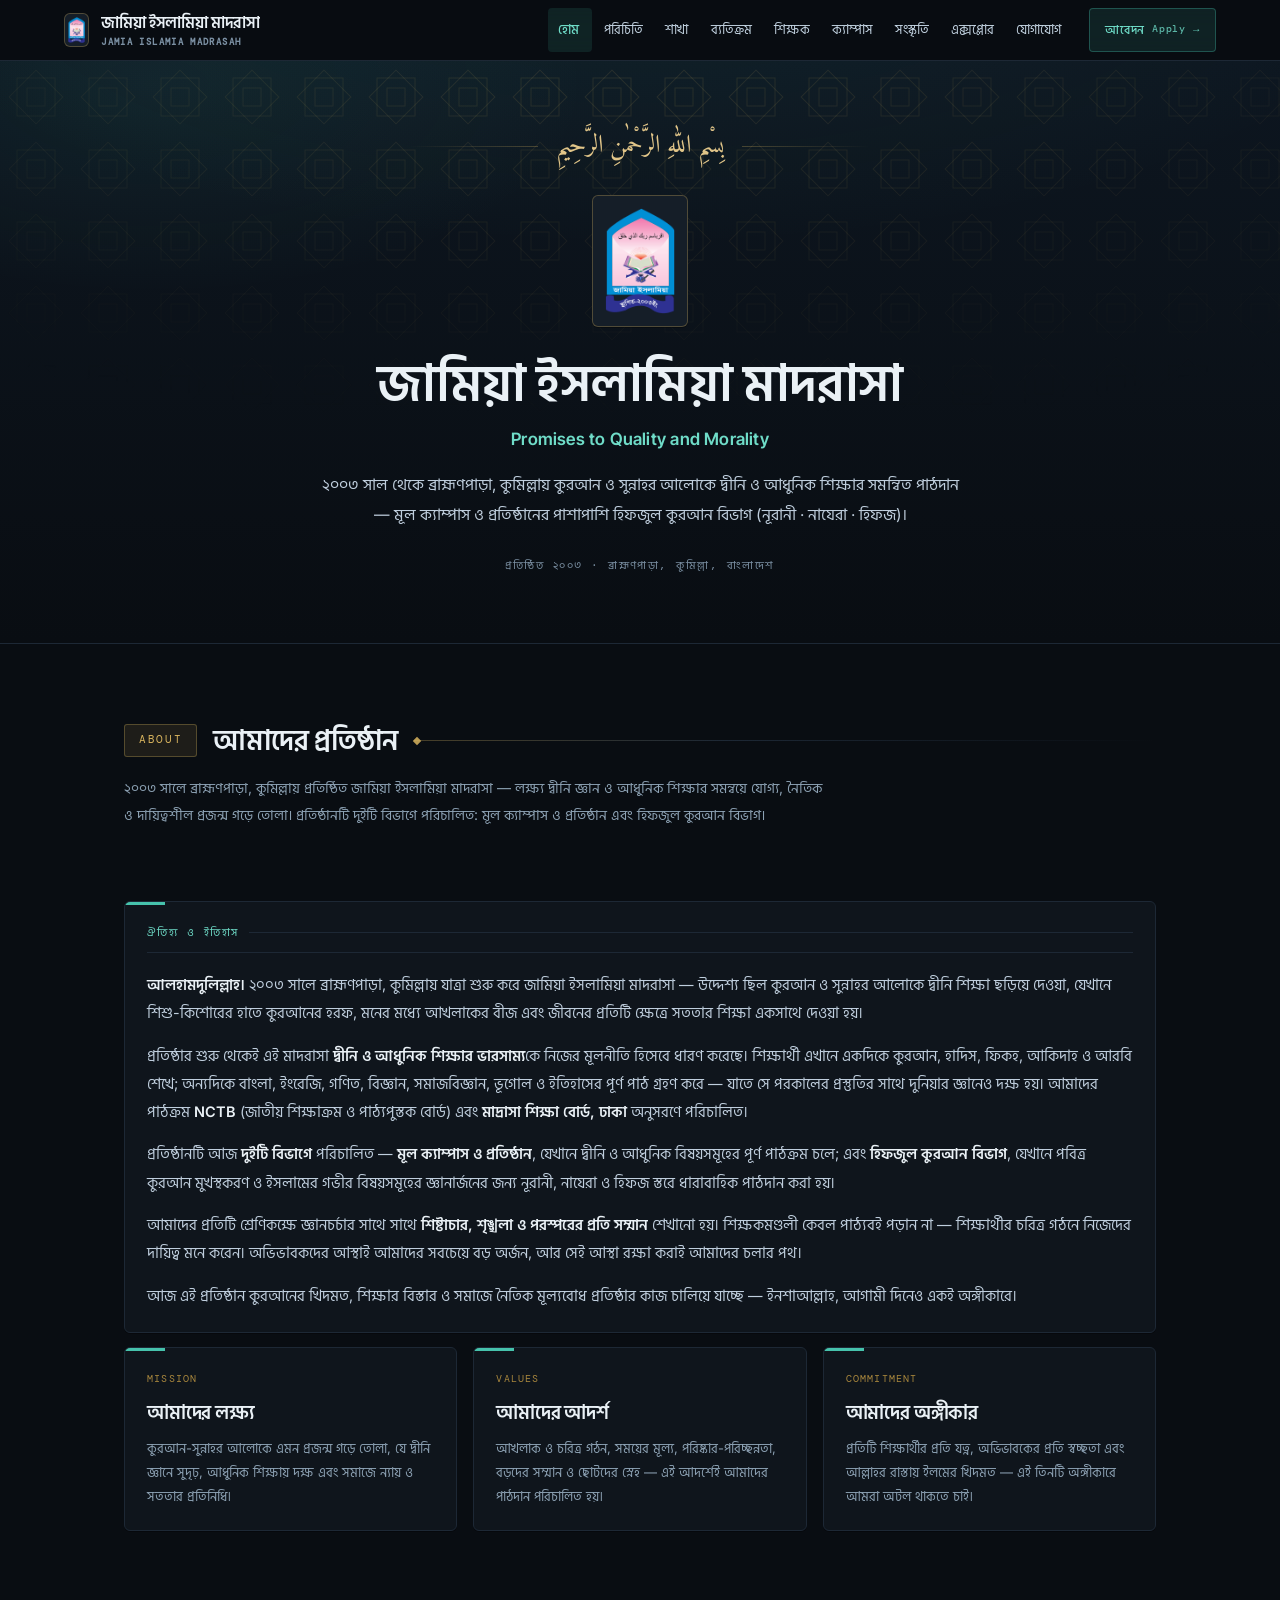
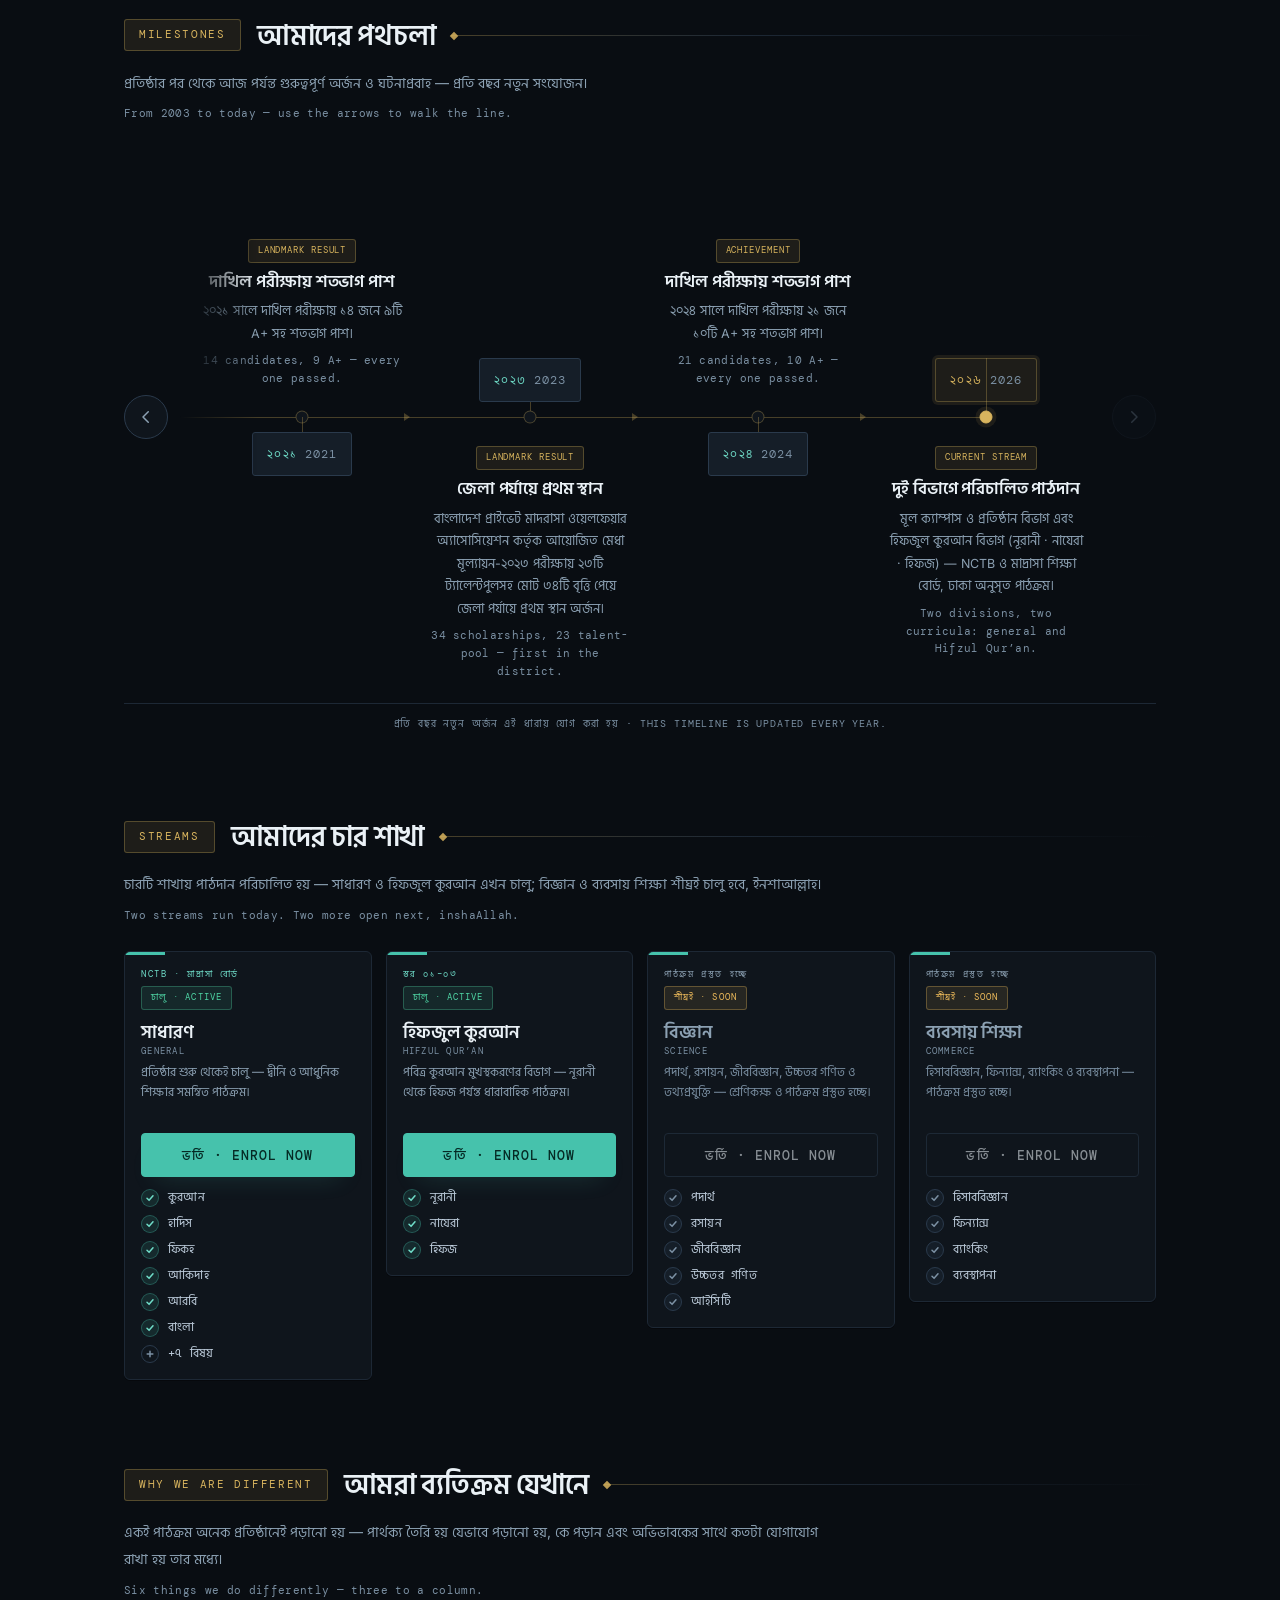
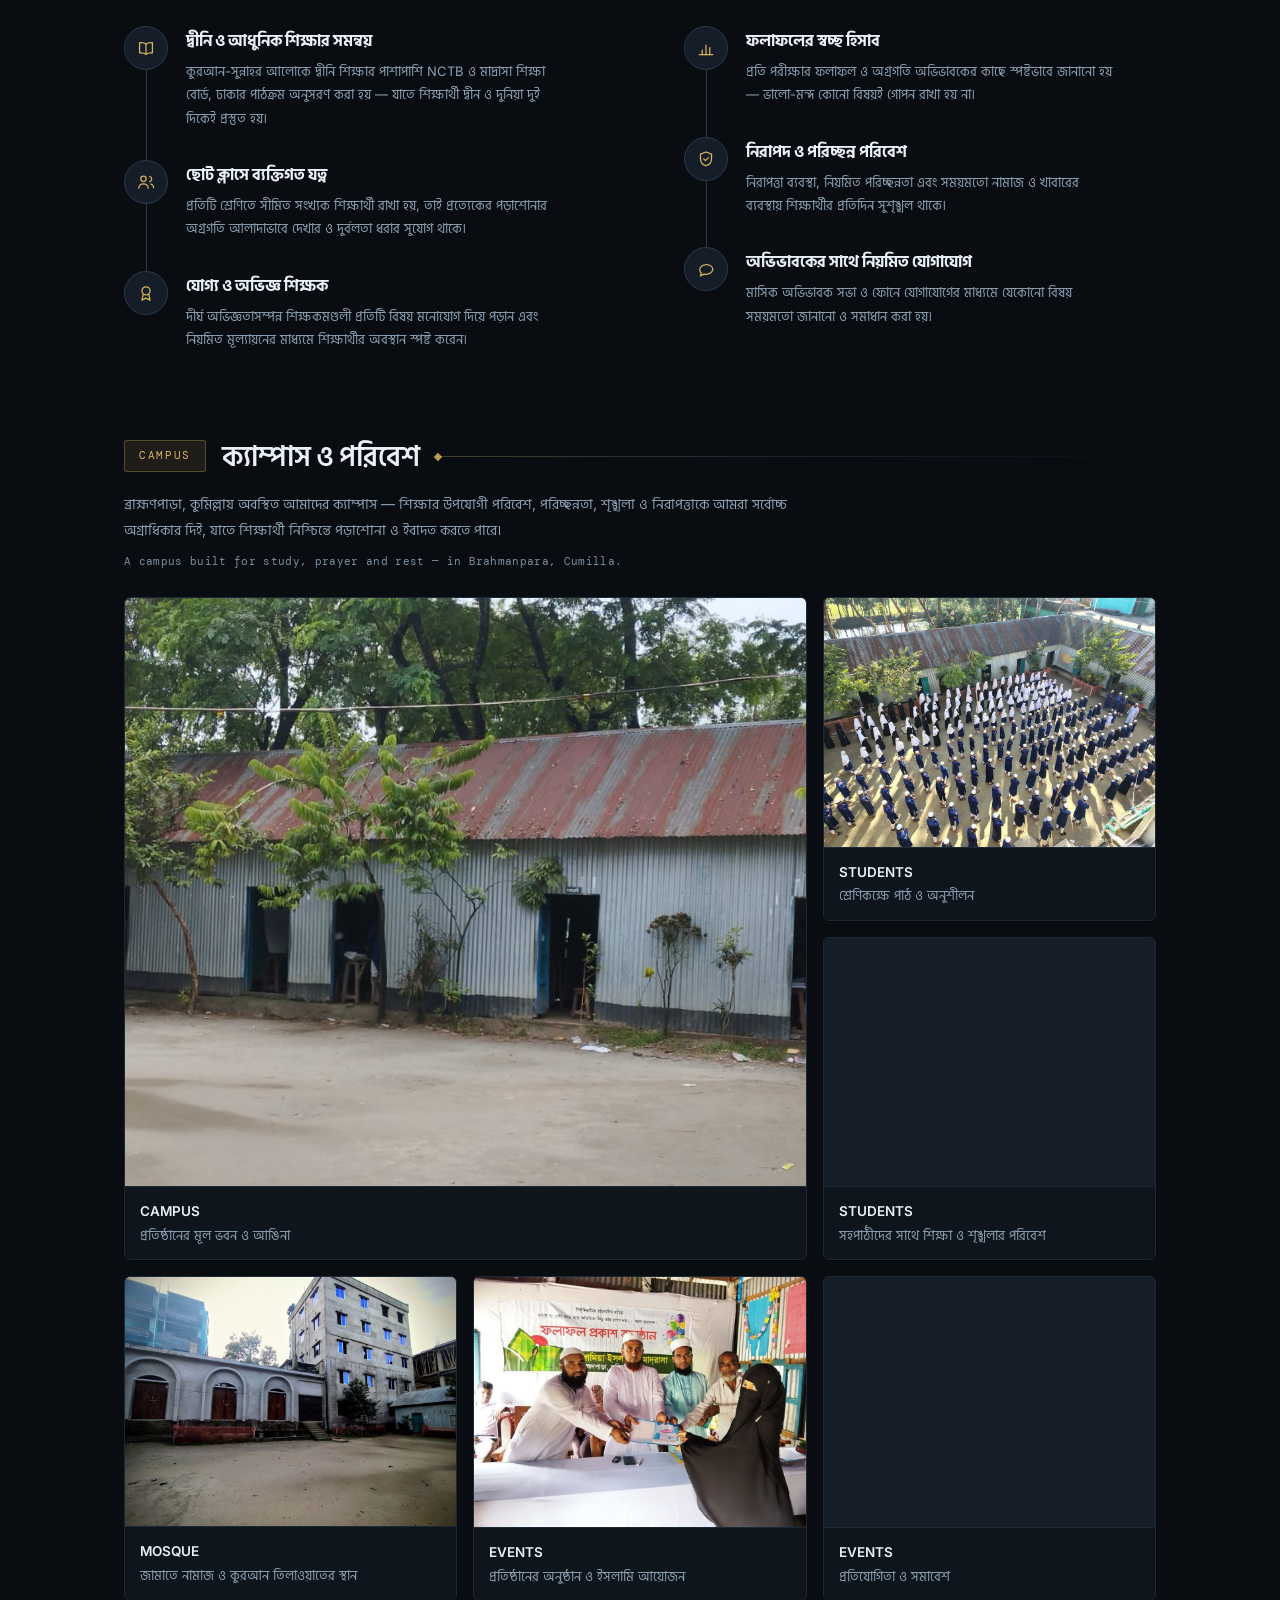
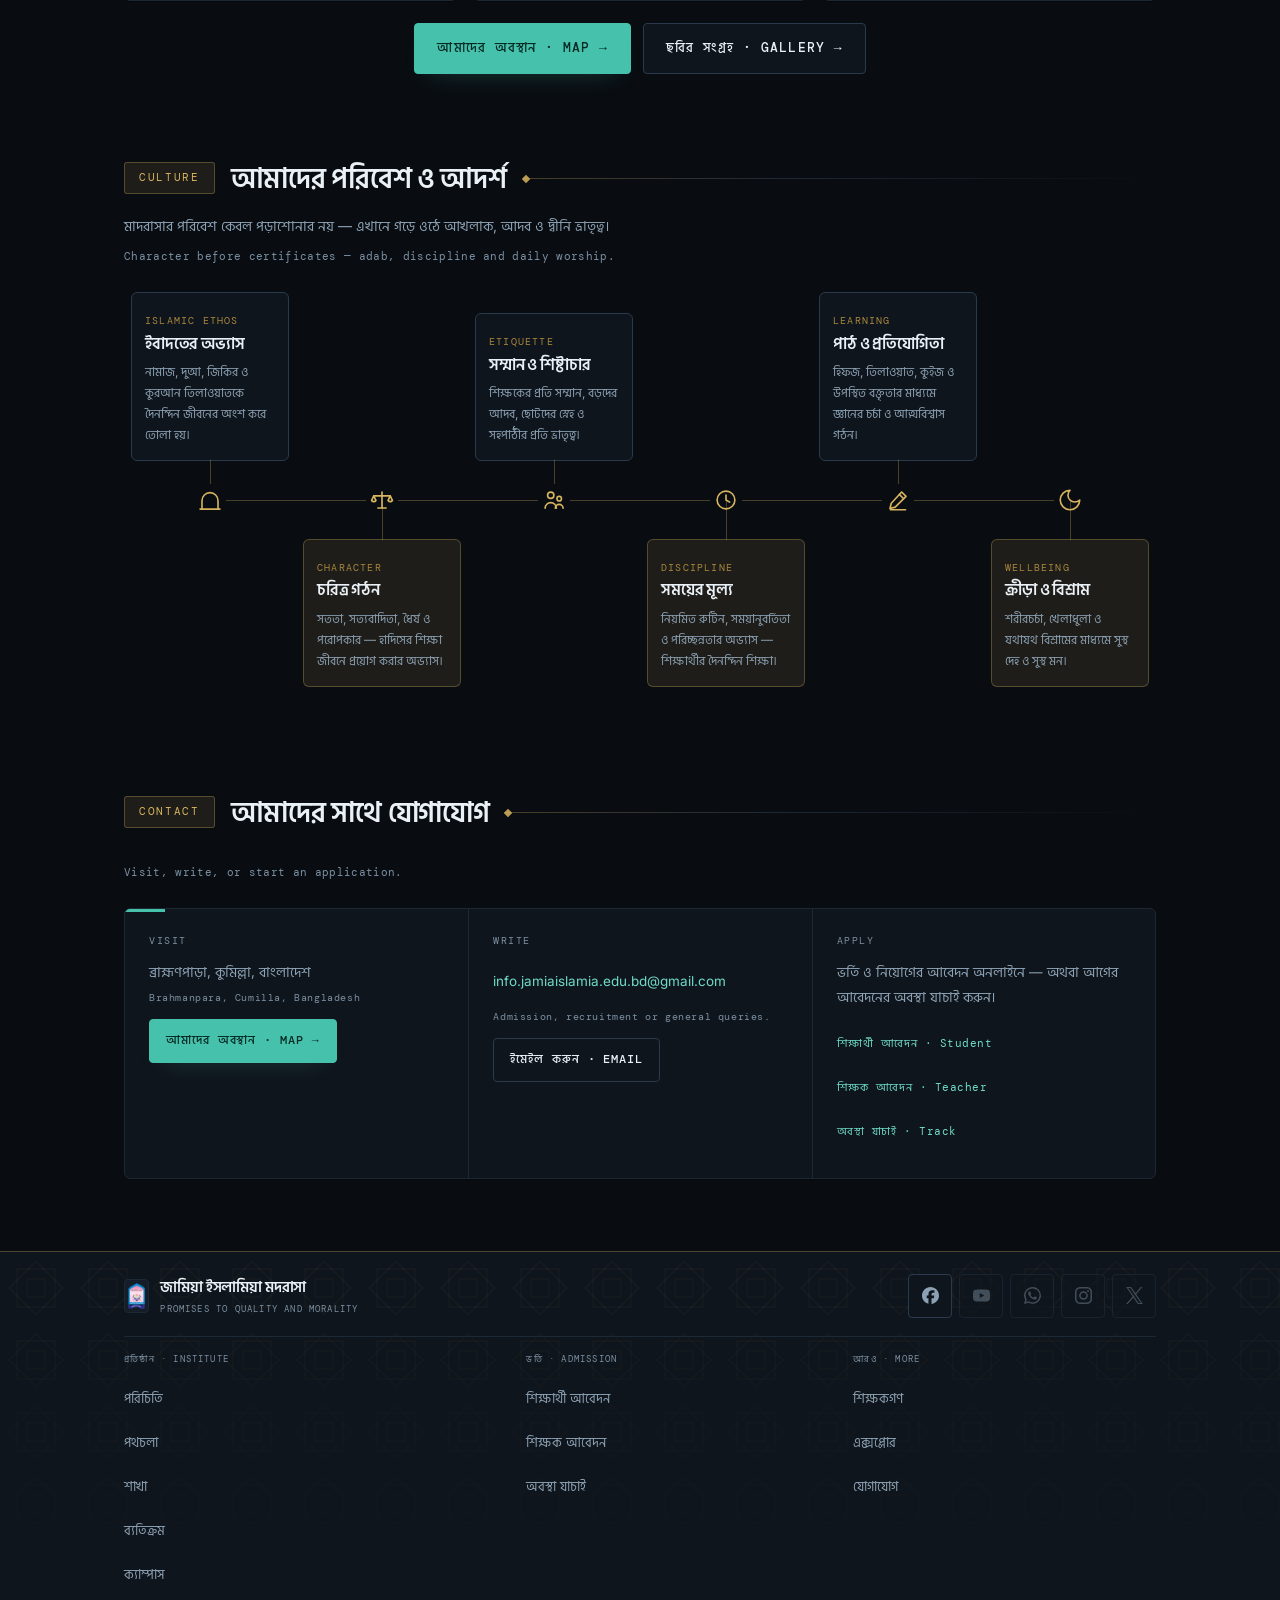
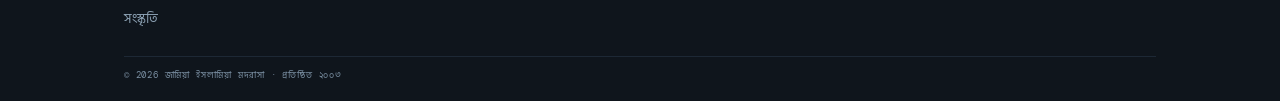
==== index.html @ 19f3dab9 "site: new campus photo - the institute's own shot replaces the Google-Maps image (1600x711, photos.j" ====
<!DOCTYPE html>
<html lang="bn" data-theme="dusk" data-lang="bi">
<head>
<meta charset="UTF-8">
<meta name="viewport" content="width=device-width, initial-scale=1.0">
<title>জামিয়া ইসলামিয়া মাদরাসা · Jamia Islamia Madrasah — বাংলাদেশ</title>
<meta name="description" content="জামিয়া ইসলামিয়া মাদরাসা — ২০০৩ সালে প্রতিষ্ঠিত, ব্রাহ্মণপাড়া, কুমিল্লায় অবস্থিত একটি ইসলামি শিক্ষা প্রতিষ্ঠান। গুণমান ও নৈতিকতার অঙ্গীকার। দুইটি বিভাগ: মূল ক্যাম্পাস ও প্রতিষ্ঠান (NCTB ও মাদ্রাসা শিক্ষা বোর্ড, ঢাকা অনুসৃত পাঠক্রম) এবং হিফজুল কুরআন বিভাগ (নূরানী, নাযেরা, হিফজ)।">
<meta name="keywords" content="Jamia Islamia Madrasah, জামিয়া ইসলামিয়া মাদরাসা, Brahmanpara Cumilla madrasah, Hifzul Quran, Nurani, Nazera, Hifz, NCTB, Madrasah Education Board Dhaka, Islamic school Bangladesh, madrasah admission, ভর্তি আবেদন">
<link rel="icon" href="assets/img/logo.png">
<link rel="preconnect" href="https://fonts.googleapis.com">
<link rel="preconnect" href="https://fonts.gstatic.com" crossorigin>
<meta name="theme-color" content="#090d12">
<link href="https://fonts.googleapis.com/css2?family=Amiri:wght@400&family=DM+Mono:wght@400;500&family=Inter+Tight:wght@500;600;700&family=Hind+Siliguri:wght@400;500;600;700&family=Inter:wght@400;500;600;700&display=swap" rel="stylesheet">
<link rel="stylesheet" href="assets/css/site.css?v=20261029l">
<script src="assets/js/prefs.js?v=20261029l"></script>
</head>
<body>

<a class="skip-link" href="#main">মূল অংশে যান · Skip to content</a>

<header class="site-header" id="siteHeader"></header>

<main id="main">

<!-- ══════════ HERO ══════════ -->
<section class="hero">
  <div class="hero-in">
    <div class="hero-basmala" dir="rtl" lang="ar" aria-hidden="true"><span>بِسْمِ اللّٰهِ الرَّحْمٰنِ الرَّحِيمِ</span></div>
    <img class="hero-logo rv" src="assets/img/logo.png" alt="জামিয়া ইসলামিয়া মদরাসা — Jamia Islamia Madrasah">
    <h1 class="rv">জামিয়া ইসলামিয়া মাদরাসা</h1>
    <div class="hero-tag rv" lang="en">Promises to Quality and Morality</div>
    <p class="rv">২০০৩ সাল থেকে ব্রাহ্মণপাড়া, কুমিল্লায় কুরআন ও সুন্নাহর আলোকে দ্বীনি ও আধুনিক শিক্ষার সমন্বিত পাঠদান — মূল ক্যাম্পাস ও প্রতিষ্ঠানের পাশাপাশি হিফজুল কুরআন বিভাগ (নূরানী · নাযেরা · হিফজ)।</p>
    <div class="hero-note rv">প্রতিষ্ঠিত ২০০৩ · ব্রাহ্মণপাড়া, কুমিল্লা, বাংলাদেশ</div>
  </div>
</section>

<div class="wrap">

  <!-- ══════════ ABOUT / HERITAGE ══════════ -->
  <section class="section" id="about">
    <div class="sec-head rv">
      <span class="eyebrow" lang="en">ABOUT</span>
      <h2 class="sec-title">আমাদের প্রতিষ্ঠান</h2>
      <span class="sec-rule"></span>
    </div>
    <p class="sec-sub rv">২০০৩ সালে ব্রাহ্মণপাড়া, কুমিল্লায় প্রতিষ্ঠিত জামিয়া ইসলামিয়া মাদরাসা — লক্ষ্য দ্বীনি জ্ঞান ও আধুনিক শিক্ষার সমন্বয়ে যোগ্য, নৈতিক ও দায়িত্বশীল প্রজন্ম গড়ে তোলা। প্রতিষ্ঠানটি দুইটি বিভাগে পরিচালিত: মূল ক্যাম্পাস ও প্রতিষ্ঠান এবং হিফজুল কুরআন বিভাগ।</p>
    <p class="sec-en rv" lang="en">Founded 2003 in Brahmanpara, Cumilla — Qur’an and Sunnah alongside the national curriculum.</p>

    <article class="card rv">
      <div class="card-pad">
        <div class="form-sec-title">ঐতিহ্য ও ইতিহাস</div>
        <div class="narrative">
          <p><strong>আলহামদুলিল্লাহ।</strong> ২০০৩ সালে ব্রাহ্মণপাড়া, কুমিল্লায় যাত্রা শুরু করে জামিয়া ইসলামিয়া মাদরাসা — উদ্দেশ্য ছিল কুরআন ও সুন্নাহর আলোকে দ্বীনি শিক্ষা ছড়িয়ে দেওয়া, যেখানে শিশু-কিশোরের হাতে কুরআনের হরফ, মনের মধ্যে আখলাকের বীজ এবং জীবনের প্রতিটি ক্ষেত্রে সততার শিক্ষা একসাথে দেওয়া হয়।</p>
          <p>প্রতিষ্ঠার শুরু থেকেই এই মাদরাসা <strong>দ্বীনি ও আধুনিক শিক্ষার ভারসাম্য</strong>কে নিজের মূলনীতি হিসেবে ধারণ করেছে। শিক্ষার্থী এখানে একদিকে কুরআন, হাদিস, ফিকহ, আকিদাহ ও আরবি শেখে; অন্যদিকে বাংলা, ইংরেজি, গণিত, বিজ্ঞান, সমাজবিজ্ঞান, ভূগোল ও ইতিহাসের পূর্ণ পাঠ গ্রহণ করে — যাতে সে পরকালের প্রস্তুতির সাথে দুনিয়ার জ্ঞানেও দক্ষ হয়। আমাদের পাঠক্রম <strong>NCTB</strong> (জাতীয় শিক্ষাক্রম ও পাঠ্যপুস্তক বোর্ড) এবং <strong>মাদ্রাসা শিক্ষা বোর্ড, ঢাকা</strong> অনুসরণে পরিচালিত।</p>
          <p>প্রতিষ্ঠানটি আজ <strong>দুইটি বিভাগে</strong> পরিচালিত — <strong>মূল ক্যাম্পাস ও প্রতিষ্ঠান</strong>, যেখানে দ্বীনি ও আধুনিক বিষয়সমূহের পূর্ণ পাঠক্রম চলে; এবং <strong>হিফজুল কুরআন বিভাগ</strong>, যেখানে পবিত্র কুরআন মুখস্থকরণ ও ইসলামের গভীর বিষয়সমূহের জ্ঞানার্জনের জন্য নূরানী, নাযেরা ও হিফজ স্তরে ধারাবাহিক পাঠদান করা হয়।</p>
          <p>আমাদের প্রতিটি শ্রেণিকক্ষে জ্ঞানচর্চার সাথে সাথে <strong>শিষ্টাচার, শৃঙ্খলা ও পরস্পরের প্রতি সম্মান</strong> শেখানো হয়। শিক্ষকমণ্ডলী কেবল পাঠ্যবই পড়ান না — শিক্ষার্থীর চরিত্র গঠনে নিজেদের দায়িত্ব মনে করেন। অভিভাবকদের আস্থাই আমাদের সবচেয়ে বড় অর্জন, আর সেই আস্থা রক্ষা করাই আমাদের চলার পথ।</p>
          <p>আজ এই প্রতিষ্ঠান কুরআনের খিদমত, শিক্ষার বিস্তার ও সমাজে নৈতিক মূল্যবোধ প্রতিষ্ঠার কাজ চালিয়ে যাচ্ছে — ইনশাআল্লাহ, আগামী দিনেও একই অঙ্গীকারে।</p>
        </div>
      </div>
    </article>

    <div class="grid grid-values">
      <article class="card rv"><div class="card-pad">
        <div class="subj-en" lang="en">MISSION</div>
        <div class="value-title">আমাদের লক্ষ্য</div>
        <div class="value-desc">কুরআন-সুন্নাহর আলোকে এমন প্রজন্ম গড়ে তোলা, যে দ্বীনি জ্ঞানে সুদৃঢ়, আধুনিক শিক্ষায় দক্ষ এবং সমাজে ন্যায় ও সততার প্রতিনিধি।</div>
      </div></article>
      <article class="card rv"><div class="card-pad">
        <div class="subj-en" lang="en">VALUES</div>
        <div class="value-title">আমাদের আদর্শ</div>
        <div class="value-desc">আখলাক ও চরিত্র গঠন, সময়ের মূল্য, পরিষ্কার-পরিচ্ছন্নতা, বড়দের সম্মান ও ছোটদের স্নেহ — এই আদর্শেই আমাদের পাঠদান পরিচালিত হয়।</div>
      </div></article>
      <article class="card rv"><div class="card-pad">
        <div class="subj-en" lang="en">COMMITMENT</div>
        <div class="value-title">আমাদের অঙ্গীকার</div>
        <div class="value-desc">প্রতিটি শিক্ষার্থীর প্রতি যত্ন, অভিভাবকের প্রতি স্বচ্ছতা এবং আল্লাহর রাস্তায় ইলমের খিদমত — এই তিনটি অঙ্গীকারে আমরা অটল থাকতে চাই।</div>
      </div></article>
    </div>
  </section>

  <!-- ══════════ HISTORY TIMELINE ══════════ -->
  <section class="section" id="history">
    <div class="sec-head rv">
      <span class="eyebrow" lang="en">MILESTONES</span>
      <h2 class="sec-title">আমাদের পথচলা</h2>
      <span class="sec-rule"></span>
    </div>
    <p class="sec-sub rv">প্রতিষ্ঠার পর থেকে আজ পর্যন্ত গুরুত্বপূর্ণ অর্জন ও ঘটনাপ্রবাহ — প্রতি বছর নতুন সংযোজন।</p>

    <p class="sec-en rv" lang="en" id="historyCount">From the founding year to today — use the arrows to walk the line.</p>

    <!-- the heritage rail: one column per milestone — the node (year pill +
         numbered circle) on one side of the line and the story on the other,
         alternating, walked with an arrow at each end of the line (history.js) -->
    <div class="hist-feed" id="historyTimeline" aria-live="polite">
      <p class="loading-note">ধারাবাহিকতা লোড হচ্ছে…</p>
    </div>
  </section>


  <!-- ══════════ STREAMS (fields of study) ══════════ -->
  <section class="section" id="streams">
    <div class="sec-head rv">
      <span class="eyebrow" lang="en">STREAMS</span>
      <h2 class="sec-title">আমাদের চার শাখা</h2>
      <span class="sec-rule"></span>
    </div>
    <p class="sec-sub rv">চারটি শাখায় পাঠদান পরিচালিত হয় — সাধারণ ও হিফজুল কুরআন এখন চালু; বিজ্ঞান ও ব্যবসায় শিক্ষা শীঘ্রই চালু হবে, ইনশাআল্লাহ।</p>
    <p class="sec-en rv" lang="en">Two streams run today. Two more open next, inshaAllah.</p>

    <div class="stream-grid rv">

      <!-- 01 — live -->
      <article class="card stream-card is-live">
        <div class="card-pad">
          <div class="stream-head">
            <span class="stream-eyebrow">NCTB · মাদ্রাসা বোর্ড</span>
            <span class="tag tag-approved">চালু · ACTIVE</span>
          </div>
          <h3 class="stream-title">সাধারণ <span lang="en">General</span></h3>
          <p class="stream-desc">প্রতিষ্ঠার শুরু থেকেই চালু — দ্বীনি ও আধুনিক শিক্ষার সমন্বিত পাঠক্রম।</p>
          <a class="btn btn-primary stream-cta" href="apply-student.html" data-apply-link="student">ভর্তি · Enrol Now</a>
          <ul class="stream-list">
            <li><span class="stream-check" aria-hidden="true"><svg viewBox="0 0 12 12" fill="none" stroke="currentColor" stroke-width="1.8" stroke-linecap="round" stroke-linejoin="round"><path d="M2.4 6.3 4.9 8.8 9.6 3.3"/></svg></span>কুরআন</li>
            <li><span class="stream-check" aria-hidden="true"><svg viewBox="0 0 12 12" fill="none" stroke="currentColor" stroke-width="1.8" stroke-linecap="round" stroke-linejoin="round"><path d="M2.4 6.3 4.9 8.8 9.6 3.3"/></svg></span>হাদিস</li>
            <li><span class="stream-check" aria-hidden="true"><svg viewBox="0 0 12 12" fill="none" stroke="currentColor" stroke-width="1.8" stroke-linecap="round" stroke-linejoin="round"><path d="M2.4 6.3 4.9 8.8 9.6 3.3"/></svg></span>ফিকহ</li>
            <li><span class="stream-check" aria-hidden="true"><svg viewBox="0 0 12 12" fill="none" stroke="currentColor" stroke-width="1.8" stroke-linecap="round" stroke-linejoin="round"><path d="M2.4 6.3 4.9 8.8 9.6 3.3"/></svg></span>আকিদাহ</li>
            <li><span class="stream-check" aria-hidden="true"><svg viewBox="0 0 12 12" fill="none" stroke="currentColor" stroke-width="1.8" stroke-linecap="round" stroke-linejoin="round"><path d="M2.4 6.3 4.9 8.8 9.6 3.3"/></svg></span>আরবি</li>
            <li><span class="stream-check" aria-hidden="true"><svg viewBox="0 0 12 12" fill="none" stroke="currentColor" stroke-width="1.8" stroke-linecap="round" stroke-linejoin="round"><path d="M2.4 6.3 4.9 8.8 9.6 3.3"/></svg></span>বাংলা</li>
            <li class="stream-list-more"><span class="stream-check" aria-hidden="true"><svg viewBox="0 0 12 12" fill="none" stroke="currentColor" stroke-width="1.8" stroke-linecap="round"><path d="M6 2.6v6.8M2.6 6h6.8"/></svg></span>+৭ বিষয়</li>
          </ul>
        </div>
      </article>

      <!-- 02 — live -->
      <article class="card stream-card is-live">
        <div class="card-pad">
          <div class="stream-head">
            <span class="stream-eyebrow">স্তর ০১–০৩</span>
            <span class="tag tag-approved">চালু · ACTIVE</span>
          </div>
          <h3 class="stream-title">হিফজুল কুরআন <span lang="en">Hifzul Qur’an</span></h3>
          <p class="stream-desc">পবিত্র কুরআন মুখস্থকরণের বিভাগ — নূরানী থেকে হিফজ পর্যন্ত ধারাবাহিক পাঠক্রম।</p>
          <a class="btn btn-primary stream-cta" href="apply-student.html" data-apply-link="student">ভর্তি · Enrol Now</a>
          <ul class="stream-list">
            <li><span class="stream-check" aria-hidden="true"><svg viewBox="0 0 12 12" fill="none" stroke="currentColor" stroke-width="1.8" stroke-linecap="round" stroke-linejoin="round"><path d="M2.4 6.3 4.9 8.8 9.6 3.3"/></svg></span>নূরানী</li>
            <li><span class="stream-check" aria-hidden="true"><svg viewBox="0 0 12 12" fill="none" stroke="currentColor" stroke-width="1.8" stroke-linecap="round" stroke-linejoin="round"><path d="M2.4 6.3 4.9 8.8 9.6 3.3"/></svg></span>নাযেরা</li>
            <li><span class="stream-check" aria-hidden="true"><svg viewBox="0 0 12 12" fill="none" stroke="currentColor" stroke-width="1.8" stroke-linecap="round" stroke-linejoin="round"><path d="M2.4 6.3 4.9 8.8 9.6 3.3"/></svg></span>হিফজ</li>
          </ul>
        </div>
      </article>

      <!-- 03 — upcoming -->
      <article class="card stream-card is-soon">
        <div class="card-pad">
          <div class="stream-head">
            <span class="stream-eyebrow">পাঠক্রম প্রস্তুত হচ্ছে</span>
            <span class="tag tag-pending">শীঘ্রই · SOON</span>
          </div>
          <h3 class="stream-title">বিজ্ঞান <span lang="en">Science</span></h3>
          <p class="stream-desc">পদার্থ, রসায়ন, জীববিজ্ঞান, উচ্চতর গণিত ও তথ্যপ্রযুক্তি — শ্রেণিকক্ষ ও পাঠক্রম প্রস্তুত হচ্ছে।</p>
          <button class="btn stream-cta" type="button" disabled>ভর্তি · Enrol Now</button>
          <ul class="stream-list">
            <li><span class="stream-check" aria-hidden="true"><svg viewBox="0 0 12 12" fill="none" stroke="currentColor" stroke-width="1.8" stroke-linecap="round" stroke-linejoin="round"><path d="M2.4 6.3 4.9 8.8 9.6 3.3"/></svg></span>পদার্থ</li>
            <li><span class="stream-check" aria-hidden="true"><svg viewBox="0 0 12 12" fill="none" stroke="currentColor" stroke-width="1.8" stroke-linecap="round" stroke-linejoin="round"><path d="M2.4 6.3 4.9 8.8 9.6 3.3"/></svg></span>রসায়ন</li>
            <li><span class="stream-check" aria-hidden="true"><svg viewBox="0 0 12 12" fill="none" stroke="currentColor" stroke-width="1.8" stroke-linecap="round" stroke-linejoin="round"><path d="M2.4 6.3 4.9 8.8 9.6 3.3"/></svg></span>জীববিজ্ঞান</li>
            <li><span class="stream-check" aria-hidden="true"><svg viewBox="0 0 12 12" fill="none" stroke="currentColor" stroke-width="1.8" stroke-linecap="round" stroke-linejoin="round"><path d="M2.4 6.3 4.9 8.8 9.6 3.3"/></svg></span>উচ্চতর গণিত</li>
            <li><span class="stream-check" aria-hidden="true"><svg viewBox="0 0 12 12" fill="none" stroke="currentColor" stroke-width="1.8" stroke-linecap="round" stroke-linejoin="round"><path d="M2.4 6.3 4.9 8.8 9.6 3.3"/></svg></span>আইসিটি</li>
          </ul>
        </div>
      </article>

      <!-- 04 — upcoming -->
      <article class="card stream-card is-soon">
        <div class="card-pad">
          <div class="stream-head">
            <span class="stream-eyebrow">পাঠক্রম প্রস্তুত হচ্ছে</span>
            <span class="tag tag-pending">শীঘ্রই · SOON</span>
          </div>
          <h3 class="stream-title">ব্যবসায় শিক্ষা <span lang="en">Commerce</span></h3>
          <p class="stream-desc">হিসাববিজ্ঞান, ফিন্যান্স, ব্যাংকিং ও ব্যবস্থাপনা — পাঠক্রম প্রস্তুত হচ্ছে।</p>
          <button class="btn stream-cta" type="button" disabled>ভর্তি · Enrol Now</button>
          <ul class="stream-list">
            <li><span class="stream-check" aria-hidden="true"><svg viewBox="0 0 12 12" fill="none" stroke="currentColor" stroke-width="1.8" stroke-linecap="round" stroke-linejoin="round"><path d="M2.4 6.3 4.9 8.8 9.6 3.3"/></svg></span>হিসাববিজ্ঞান</li>
            <li><span class="stream-check" aria-hidden="true"><svg viewBox="0 0 12 12" fill="none" stroke="currentColor" stroke-width="1.8" stroke-linecap="round" stroke-linejoin="round"><path d="M2.4 6.3 4.9 8.8 9.6 3.3"/></svg></span>ফিন্যান্স</li>
            <li><span class="stream-check" aria-hidden="true"><svg viewBox="0 0 12 12" fill="none" stroke="currentColor" stroke-width="1.8" stroke-linecap="round" stroke-linejoin="round"><path d="M2.4 6.3 4.9 8.8 9.6 3.3"/></svg></span>ব্যাংকিং</li>
            <li><span class="stream-check" aria-hidden="true"><svg viewBox="0 0 12 12" fill="none" stroke="currentColor" stroke-width="1.8" stroke-linecap="round" stroke-linejoin="round"><path d="M2.4 6.3 4.9 8.8 9.6 3.3"/></svg></span>ব্যবস্থাপনা</li>
          </ul>
        </div>
      </article>

    </div>
  </section>

  <!-- ══════════ WHY WE ARE DIFFERENT ══════════ -->
  <section class="section" id="different">
    <div class="sec-head rv">
      <span class="eyebrow" lang="en">WHY WE ARE DIFFERENT</span>
      <h2 class="sec-title">আমরা ব্যতিক্রম যেখানে</h2>
      <span class="sec-rule"></span>
    </div>
    <p class="sec-sub rv">একই পাঠক্রম অনেক প্রতিষ্ঠানেই পড়ানো হয় — পার্থক্য তৈরি হয় যেভাবে পড়ানো হয়, কে পড়ান এবং অভিভাবকের সাথে কতটা যোগাযোগ রাখা হয় তার মধ্যে।</p>
    <p class="sec-en rv" lang="en">Six things we do differently — three to a column.</p>

    <!-- two columns of reasons, each a vertical icon timeline (different.js) -->
    <div class="why-grid rv" id="differentGrid" aria-live="polite">
      <p class="loading-note">লোড হচ্ছে…</p>
    </div>
  </section>

  <!-- ══════════ CAMPUS ══════════ -->
  <section class="section" id="campus">
    <div class="sec-head rv">
      <span class="eyebrow" lang="en">CAMPUS</span>
      <h2 class="sec-title">ক্যাম্পাস ও পরিবেশ</h2>
      <span class="sec-rule"></span>
    </div>
    <p class="sec-sub rv">ব্রাহ্মণপাড়া, কুমিল্লায় অবস্থিত আমাদের ক্যাম্পাস — শিক্ষার উপযোগী পরিবেশ, পরিচ্ছন্নতা, শৃঙ্খলা ও নিরাপত্তাকে আমরা সর্বোচ্চ অগ্রাধিকার দিই, যাতে শিক্ষার্থী নিশ্চিন্তে পড়াশোনা ও ইবাদত করতে পারে।</p>
    <p class="sec-en rv" lang="en">A campus built for study, prayer and rest — in Brahmanpara, Cumilla.</p>
    <div class="gallery">
      <figure class="gal gal--feature rv">
        <div class="gal-photo gal-photo--img"><img src="Photos/Campus/campus.jpg" alt="জামিয়া ইসলামিয়া মাদরাসা — ক্যাম্পাস" width="1600" height="711" loading="lazy" decoding="async"></div>
        <figcaption class="gal-cap"><b lang="en">CAMPUS</b>প্রতিষ্ঠানের মূল ভবন ও আঙিনা</figcaption>
      </figure>
      <figure class="gal rv">
        <div class="gal-photo gal-photo--img"><img src="Photos/Students/students-1.jpg" alt="শ্রেণিকক্ষে শিক্ষার্থীরা" width="1000" height="750" loading="lazy" decoding="async"></div>
        <figcaption class="gal-cap"><b lang="en">STUDENTS</b>শ্রেণিকক্ষে পাঠ ও অনুশীলন</figcaption>
      </figure>
      <figure class="gal rv">
        <div class="gal-photo gal-photo--img"><img src="Photos/Students/students-2.jpg" alt="মাদরাসার শিক্ষার্থীরা" width="1000" height="750" loading="lazy" decoding="async"></div>
        <figcaption class="gal-cap"><b lang="en">STUDENTS</b>সহপাঠীদের সাথে শিক্ষা ও শৃঙ্খলার পরিবেশ</figcaption>
      </figure>
      <figure class="gal rv">
        <div class="gal-photo gal-photo--img"><img src="Photos/Mosque/mosque.jpg" alt="মাদরাসার মসজিদ" width="1000" height="750" loading="lazy" decoding="async"></div>
        <figcaption class="gal-cap"><b lang="en">MOSQUE</b>জামাতে নামাজ ও কুরআন তিলাওয়াতের স্থান</figcaption>
      </figure>
      <figure class="gal rv">
        <div class="gal-photo gal-photo--img"><img src="Photos/Events/event-1.jpg" alt="প্রতিষ্ঠানের ইসলামি আয়োজন" width="1000" height="752" loading="lazy" decoding="async"></div>
        <figcaption class="gal-cap"><b lang="en">EVENTS</b>প্রতিষ্ঠানের অনুষ্ঠান ও ইসলামি আয়োজন</figcaption>
      </figure>
      <figure class="gal rv">
        <div class="gal-photo gal-photo--img"><img src="Photos/Events/event-2.jpg" alt="শিক্ষার্থীদের প্রতিযোগিতা ও সমাবেশ" width="1000" height="752" loading="lazy" decoding="async"></div>
        <figcaption class="gal-cap"><b lang="en">EVENTS</b>প্রতিযোগিতা ও সমাবেশ</figcaption>
      </figure>
    </div>
    <div class="locate-row rv">
      <a class="btn btn-primary btn-lg" href="https://maps.app.goo.gl/WCHuTP543BiybpHY9" target="_blank" rel="noopener" data-map-link>আমাদের অবস্থান · Map →</a>
      <a class="btn btn-lg" href="explore.html">ছবির সংগ্রহ · Gallery →</a>
    </div>
  </section>

  <!-- ══════════ CULTURE ══════════ -->
  <section class="section" id="culture">
    <div class="sec-head rv">
      <span class="eyebrow" lang="en">CULTURE</span>
      <h2 class="sec-title">আমাদের পরিবেশ ও আদর্শ</h2>
      <span class="sec-rule"></span>
    </div>
    <p class="sec-sub rv">মাদরাসার পরিবেশ কেবল পড়াশোনার নয় — এখানে গড়ে ওঠে আখলাক, আদব ও দ্বীনি ভ্রাতৃত্ব।</p>
    <p class="sec-en rv" lang="en">Character before certificates — adab, discipline and daily worship.</p>
    <div class="aspects">
      <article class="aspect">
        <div class="asp-cell asp-cell--box">
          <div class="asp-box rv">
            <span class="subj-en" lang="en">ISLAMIC ETHOS</span>
            <div class="value-title">ইবাদতের অভ্যাস</div>
            <div class="value-desc">নামাজ, দুআ, জিকির ও কুরআন তিলাওয়াতকে দৈনন্দিন জীবনের অংশ করে তোলা হয়।</div>
          </div>
        </div>
        <div class="asp-cell asp-cell--rail" aria-hidden="true"><span class="asp-icon"><svg viewBox="0 0 24 24" fill="none" stroke="currentColor" stroke-width="1.5" stroke-linecap="round" stroke-linejoin="round" aria-hidden="true"><path d="M4.6 20.4V12.6a7.4 7.4 0 0 1 14.8 0v7.8"/><path d="M2.8 20.4h18.4"/></svg></span></div>
        <div class="asp-cell asp-cell--void" aria-hidden="true"></div>
      </article>
      <article class="aspect">
        <div class="asp-cell asp-cell--void" aria-hidden="true"></div>
        <div class="asp-cell asp-cell--rail" aria-hidden="true"><span class="asp-icon"><svg viewBox="0 0 24 24" fill="none" stroke="currentColor" stroke-width="1.5" stroke-linecap="round" stroke-linejoin="round" aria-hidden="true"><path d="M12 4.6v14.8"/><path d="M8.2 19.4h7.6"/><path d="M4.4 8.2h15.2"/><path d="M2.4 12.4 4.4 8.2l2 4.2a2.4 2.4 0 0 1-4 0Z"/><path d="M17.6 12.4 19.6 8.2l2 4.2a2.4 2.4 0 0 1-4 0Z"/></svg></span></div>
        <div class="asp-cell asp-cell--box">
          <div class="asp-box rv">
            <span class="subj-en" lang="en">CHARACTER</span>
            <div class="value-title">চরিত্র গঠন</div>
            <div class="value-desc">সততা, সত্যবাদিতা, ধৈর্য ও পরোপকার — হাদিসের শিক্ষা জীবনে প্রয়োগ করার অভ্যাস।</div>
          </div>
        </div>
      </article>
      <article class="aspect">
        <div class="asp-cell asp-cell--box">
          <div class="asp-box rv">
            <span class="subj-en" lang="en">ETIQUETTE</span>
            <div class="value-title">সম্মান ও শিষ্টাচার</div>
            <div class="value-desc">শিক্ষকের প্রতি সম্মান, বড়দের আদব, ছোটদের স্নেহ ও সহপাঠীর প্রতি ভ্রাতৃত্ব।</div>
          </div>
        </div>
        <div class="asp-cell asp-cell--rail" aria-hidden="true"><span class="asp-icon"><svg viewBox="0 0 24 24" fill="none" stroke="currentColor" stroke-width="1.5" stroke-linecap="round" stroke-linejoin="round" aria-hidden="true"><circle cx="9" cy="7.6" r="2.9"/><path d="M3.8 19.6c0-2.9 2.3-5.2 5.2-5.2s5.2 2.3 5.2 5.2"/><circle cx="16.8" cy="10.8" r="2.1"/><path d="M13.2 19.6c0-2 1.6-3.6 3.6-3.6s3.6 1.6 3.6 3.6"/></svg></span></div>
        <div class="asp-cell asp-cell--void" aria-hidden="true"></div>
      </article>
      <article class="aspect">
        <div class="asp-cell asp-cell--void" aria-hidden="true"></div>
        <div class="asp-cell asp-cell--rail" aria-hidden="true"><span class="asp-icon"><svg viewBox="0 0 24 24" fill="none" stroke="currentColor" stroke-width="1.5" stroke-linecap="round" stroke-linejoin="round" aria-hidden="true"><circle cx="12" cy="12" r="8.2"/><path d="M12 7.4V12l3.4 2"/></svg></span></div>
        <div class="asp-cell asp-cell--box">
          <div class="asp-box rv">
            <span class="subj-en" lang="en">DISCIPLINE</span>
            <div class="value-title">সময়ের মূল্য</div>
            <div class="value-desc">নিয়মিত রুটিন, সময়ানুবর্তিতা ও পরিচ্ছন্নতার অভ্যাস — শিক্ষার্থীর দৈনন্দিন শিক্ষা।</div>
          </div>
        </div>
      </article>
      <article class="aspect">
        <div class="asp-cell asp-cell--box">
          <div class="asp-box rv">
            <span class="subj-en" lang="en">LEARNING</span>
            <div class="value-title">পাঠ ও প্রতিযোগিতা</div>
            <div class="value-desc">হিফজ, তিলাওয়াত, কুইজ ও উপস্থিত বক্তৃতার মাধ্যমে জ্ঞানের চর্চা ও আত্মবিশ্বাস গঠন।</div>
          </div>
        </div>
        <div class="asp-cell asp-cell--rail" aria-hidden="true"><span class="asp-icon"><svg viewBox="0 0 24 24" fill="none" stroke="currentColor" stroke-width="1.5" stroke-linecap="round" stroke-linejoin="round" aria-hidden="true"><path d="M15.4 4.6 19.4 8.6 9.4 18.6l-4.8 1.2 1.2-4.8Z"/><path d="M13.2 6.8 17.2 10.8"/><path d="M5 21h14"/></svg></span></div>
        <div class="asp-cell asp-cell--void" aria-hidden="true"></div>
      </article>
      <article class="aspect">
        <div class="asp-cell asp-cell--void" aria-hidden="true"></div>
        <div class="asp-cell asp-cell--rail" aria-hidden="true"><span class="asp-icon"><svg viewBox="0 0 24 24" fill="none" stroke="currentColor" stroke-width="1.5" stroke-linecap="round" stroke-linejoin="round" aria-hidden="true"><path d="M12 3a6 6 0 0 0 9 9 9 9 0 1 1-9-9Z"/></svg></span></div>
        <div class="asp-cell asp-cell--box">
          <div class="asp-box rv">
            <span class="subj-en" lang="en">WELLBEING</span>
            <div class="value-title">ক্রীড়া ও বিশ্রাম</div>
            <div class="value-desc">শরীরচর্চা, খেলাধুলা ও যথাযথ বিশ্রামের মাধ্যমে সুস্থ দেহ ও সুস্থ মন।</div>
          </div>
        </div>
      </article>
    </div>
  </section>

  <!-- ══════════ CONTACT ══════════ -->
  <section class="section" id="contact">
    <div class="sec-head rv">
      <span class="eyebrow" lang="en">CONTACT</span>
      <h2 class="sec-title">আমাদের সাথে যোগাযোগ</h2>
      <span class="sec-rule"></span>
    </div>
    <p class="sec-en rv" lang="en">Visit, write, or start an application.</p>

    <article class="card rv">
      <div class="contact-ledger">

        <div class="contact-col">
          <div class="contact-label" lang="en">VISIT</div>
          <div class="contact-body">
            ব্রাহ্মণপাড়া, কুমিল্লা, বাংলাদেশ
            <span class="en" lang="en">Brahmanpara, Cumilla, Bangladesh</span>
          </div>
          <a class="btn btn-primary btn-sm" href="https://maps.app.goo.gl/WCHuTP543BiybpHY9" target="_blank" rel="noopener" data-map-link>আমাদের অবস্থান · Map →</a>
        </div>

        <div class="contact-col">
          <div class="contact-label" lang="en">WRITE</div>
          <div class="contact-body">
            <a href="mailto:info.jamiaislamia.edu.bd@gmail.com">info.jamiaislamia.edu.bd@gmail.com</a>
            <span class="en" lang="en">Admission, recruitment or general queries.</span>
          </div>
          <a class="btn btn-sm" href="mailto:info.jamiaislamia.edu.bd@gmail.com">ইমেইল করুন · Email</a>
        </div>

        <div class="contact-col">
          <div class="contact-label" lang="en">APPLY</div>
          <div class="contact-body">ভর্তি ও নিয়োগের আবেদন অনলাইনে — অথবা আগের আবেদনের অবস্থা যাচাই করুন।</div>
          <div class="contact-links">
            <a href="apply-student.html" data-apply-link="student">শিক্ষার্থী আবেদন · Student</a>
            <a href="apply-teacher.html" data-apply-link="teacher">শিক্ষক আবেদন · Teacher</a>
            <a href="https://jamiaislamia.github.io/apply-portal/#track" target="_blank" rel="noopener">অবস্থা যাচাই · Track</a>
          </div>
        </div>

      </div>
    </article>
  </section>

</div>

</main>

<footer class="site-footer" id="siteFooter"></footer>

<script src="assets/js/site-links.js?v=20261029l"></script>
<script src="assets/js/social-icons.js?v=20261029l"></script>
<script src="assets/js/i18n.js?v=20261029l"></script>
<script src="assets/js/site.js?v=20261029l"></script>
<script src="assets/js/history.js?v=20261029l"></script>
<script src="assets/js/different.js?v=20261029l"></script>
</body>
</html>
---- assets/css/site.css ----
/* ═══════════════════════════════════════════════════════════════
   JAMIA ISLAMIA MADRASAH — PUBLIC WEBSITE STYLESHEET
   ONE THEME, DAY AND NIGHT — "Madrasah Dusk"
   Teal (the single screen accent) + gold (the heritage layer) on
   blue-black. There is no theme switch and no language switch: the
   palette is fixed — high-contrast enough for midday sun, calm enough
   for a night screen — and every label renders Bangla · English.
   Tokens & grading: website/PLAN.md §3–4
   ═══════════════════════════════════════════════════════════════ */

:root{
  color-scheme:dark;
  /* ── surfaces — blue-black, never pure black (legible in daylight) ── */
  --bg:#090d12;          /* page */
  --surface:#0f151c;     /* cards, header, footer */
  --surface2:#151e28;    /* subtle fills, hover */
  --field:#0b1118;       /* inputs sit a step darker than the card */
  --border:#1d2835;      /* hairline */
  --border2:#2a3a4c;     /* emphasized */
  --glass:rgba(9,13,18,.82);
  /* ── ink ── */
  --text:#eaf1f6;        /* ≈15.5:1 on cards */
  --body:#bfcedd;        /* ≈11:1 */
  --nav:#c3d4e2;
  --muted:#8ca1b3;       /* ≈6.5:1 */
  /* micro-labels — every use is 8.5–12px, so it must clear WCAG AA 4.5:1 as
     NORMAL text, not the 3:1 large-text allowance. Measured on all four
     surfaces: --bg 5.90 · --surface 5.56 · --surface2 5.10 · --field 5.74. */
  --muted2:#7b90a3;
  /* ── accent — teal, the one screen accent ── */
  --accent:#46c2ac;
  --accent-d:#6fdcc8;    /* hover / brighter on dark */
  --accent-ink:#052a24;  /* ink on a filled teal control */
  --accent-t:rgba(70,194,172,.12);
  --accent-edge:rgba(70,194,172,.32);
  --accent-ring:rgba(70,194,172,.24);
  --accent-glow:rgba(70,194,172,.32);
  /* ── gold — the heritage layer (eyebrows, rules, stepper, year chips) ── */
  --gold:#d8b45e;
  --gold-bright:#edcf8f;
  --gold-deep:#a9873d;
  --gold-t:rgba(216,180,94,.10);
  --gold-edge:rgba(216,180,94,.30);
  /* ── semantic status (only ever on status tags / messages) ── */
  --teal:#4fd6a5;    --teal-bg:rgba(79,214,165,.10);    --teal-edge:rgba(79,214,165,.30);
  --amber:#f2be5c;   --amber-bg:rgba(242,190,92,.10);   --amber-edge:rgba(242,190,92,.30);
  --crimson:#f0645c; --crimson-bg:rgba(240,100,92,.10); --crimson-edge:rgba(240,100,92,.30);
  /* ── shape — boxy: softly squared cards, 4px controls ── */
  --r-card:6px; --r-btn:4px; --r-input:4px; --r-tag:3px; --r-chip:10px;
  /* ── elevation — borders first; shadows only for lift / modals ── */
  --sh-1:0 1px 0 rgba(0,0,0,.35);
  --sh-2:0 18px 44px -20px rgba(0,0,0,.9);
  /* ── motion ── */
  --ease:cubic-bezier(.22,1,.36,1);
  --ease-soft:cubic-bezier(.16,1,.3,1);
  /* ── ambient ── */
  --hero-top:#0d1620;
  --glow:rgba(70,194,172,.08);
  /* ── type (unchanged) ── */
  --font-head:'Inter Tight','Hind Siliguri',system-ui,-apple-system,sans-serif;
  --font-body:'Inter','Hind Siliguri',system-ui,-apple-system,'Segoe UI',sans-serif;
  --font-mono:'DM Mono','Hind Siliguri',ui-monospace,monospace;
  /* Arabic masthead only — Amiri is the classic Naskh book face: its marks sit
     correctly at UI sizes, where more display-oriented Arabic faces crowd.
     Falls back to another Naskh serif, never to tofu or a Latin face. */
  --font-ar:'Amiri','Scheherazade New','Noto Naskh Arabic','Traditional Arabic',serif;
}

/* ── Heading face ─────────────────────────────────────
   English headings use Inter Tight (a professional, headline-optimised
   sans) at 600; Bangla headings fall through to Hind Siliguri. */
.brand-name,.sec-title,.hero h1,.subj-name,.step-title,.apply-title,.value-title,
.fact-v:not(.empty),.stepper-title,.page-head h1{
  font-weight:600; letter-spacing:-.01em;
}

/* ── Islamic identity — an eight-point girih lattice, drawn in CSS ──
   Two squares rotated 45° over each other, hairline gold at 10 %. Pure
   data-URI so the page still ships with no build step and no new asset. */
:root{
  --girih:url("data:image/svg+xml,%3Csvg xmlns='http://www.w3.org/2000/svg' width='72' height='72' viewBox='0 0 72 72'%3E%3Cg fill='none' stroke='%23d8b45e' stroke-opacity='.13' stroke-width='1'%3E%3Crect x='17' y='17' width='38' height='38'/%3E%3Crect x='17' y='17' width='38' height='38' transform='rotate(45 36 36)'/%3E%3Crect x='27' y='27' width='18' height='18'/%3E%3C/g%3E%3C/svg%3E");
}

/* ── Language law — ONE SLOT = ONE LANGUAGE ──
   English is the labelling/orientation layer: eyebrows, micro-labels,
   chips, buttons and ONE orientation line per section (`.sec-en`). Bangla
   carries all body prose — the same sentence is never repeated in the
   other language. `.bi-en` only decorates English fragments that JS
   appends beside a Bangla label (status chips, timeline chips). */
.bi-en{
  font-family:inherit; font-size:.86em; font-weight:400;
  letter-spacing:inherit; text-transform:inherit; color:var(--muted);
}
.bi-en::before{content:" · "; color:var(--muted2)}
.bi-en.is-block{
  display:block; margin-top:5px; font-size:.6em; font-weight:400;
  letter-spacing:0; line-height:1.55; color:var(--muted2);
}
.bi-en.is-block::before{content:""}

/* The section's single English orientation line (never a translation). */
.sec-en{
  margin:0 0 26px; max-width:82ch;
  font-family:var(--font-mono); font-size:11px; line-height:1.75;
  letter-spacing:.03em; color:var(--muted2);
}
.sec-sub + .sec-en{margin-top:-18px}

*{margin:0;padding:0;box-sizing:border-box}
html{scroll-behavior:smooth}
body{
  background:var(--bg); color:var(--text);
  font-family:var(--font-body); font-size:15px; line-height:1.75;
  min-height:100vh; -webkit-font-smoothing:antialiased;
}
a{color:var(--accent-d); text-decoration:none; transition:color .18s}
a:hover{color:var(--text)}
img{display:block; max-width:100%}
code{font-family:var(--font-mono); font-size:.9em; background:var(--surface2); padding:1px 6px; border-radius:4px}
::selection{background:var(--accent-ring)}
:focus-visible{outline:2px solid var(--accent); outline-offset:2px; border-radius:4px}

/* ── Skip link — the first focusable element on every page ─────────────
   Keyboard and screen-reader users reach the page's content without walking
   the nine-item nav. Fixed (not absolute) so it still appears when the page
   is already scrolled; off-screen until focused, then it drops into the
   corner. z 120 sits above the header (100) and under the toast (500) — the
   site's existing overlay scale, no new rung. */
.skip-link{
  position:fixed; left:12px; top:-60px; z-index:120;
  display:inline-flex; align-items:center; min-height:44px; padding:0 20px;
  border-radius:var(--r-btn);
  background:var(--accent); color:var(--accent-ink);
  font-family:var(--font-mono); font-size:12px; font-weight:500;
  letter-spacing:.1em; text-transform:uppercase;
  transition:top 150ms var(--ease);
}
.skip-link:focus{top:8px; color:var(--accent-ink)}

/* ── Header ─────────────────────────────────────────── */
.site-header{
  position:sticky; top:0; z-index:100;
  background:var(--glass); backdrop-filter:blur(14px) saturate(130%);
  border-bottom:1px solid var(--border);
}
.header-in{
  max-width:1200px; margin:0 auto; padding:8px 24px;
  /* ONE bar height at every breakpoint: every row in it (brand, nav, Apply,
     menu) is a 44px target, so the sticky header lands on 60px everywhere and
     the section scroll offsets stay honest */
  min-height:60px;
  display:flex; align-items:center; gap:20px;
}
.brand{display:flex; align-items:center; gap:12px; min-width:44px; min-height:44px; flex-shrink:0}
.brand img{
  height:34px; width:auto; max-width:42px; object-fit:contain; flex-shrink:0;
  background:var(--surface2); border:1px solid var(--gold-edge); border-radius:6px; padding:3px;
}
/* ── Ribbon brand — the wordmark unfolds and folds back on its own ────────
   The logo-reveal idea, brought to the masthead, where the identity is
   actually read. Nothing about it is hover-gated: the Bangla name and the
   Latin line beneath it open slowly, hold readable for the longest part of the
   cycle, fold back behind the emblem, and start again. The emblem itself never
   moves, so the bar keeps its anchor at every moment of the loop.
   The fold is a clip on the text (max-width + overflow), not the text sliding
   away under the nav — the bar genuinely shortens to the emblem, while
   everything to its right (nav, Apply, menu) is pinned right and cannot jump.
   --brand-open must be at least the rendered width of the name or the last
   letter stays clipped. It is set from measurement, not taste: _probe_brand.js
   reports the rendered name width at every breakpoint and fails the check if
   nameWidth > --brand-open. And because the open state IS the natural width,
   the loop can never make the bar wider than the static header it replaces —
   so no breakpoint can overflow by animating. */
.brand-name{
  font-family:var(--font-head); font-size:17px; color:var(--text);
  white-space:nowrap;
  /* 1.35, not 1.2 — the name now clips itself, and Bangla matras sit above the
     Latin em box, so 1.2 shaved their tops off */
  line-height:1.35;
  --brand-open:182px;
  max-width:var(--brand-open); overflow:hidden;
  /* a flex item's automatic minimum is its min-content width, which would win
     over max-width and stop the fold dead — so it has to be released */
  min-width:0;
  animation:brand-unfold 12s var(--ease) infinite;
}
.brand-sub{
  display:block; font-family:var(--font-mono); font-size:8.5px; letter-spacing:.16em;
  text-transform:uppercase; color:var(--muted2); margin-top:3px;
  animation:brand-sub-in 12s var(--ease) infinite;
}
/* One slow 12s cycle: folded at the turn of the loop, a 2.2s unfold, six
   seconds readable, a 2.4s fold. Slow on purpose — this is a masthead, not a
   banner. Each segment runs on the site's --ease, never a linear ramp. */
@keyframes brand-unfold{
  0%,  6%{max-width:0;                 opacity:0; animation-timing-function:var(--ease)}
  24%, 74%{max-width:var(--brand-open); opacity:1; animation-timing-function:var(--ease)}
  94%,100%{max-width:0;                 opacity:0; animation-timing-function:var(--ease)}
}
/* the Latin line arrives a beat after the name, so the two never travel as one
   block — the same stagger the card had */
@keyframes brand-sub-in{
  0%, 12%{opacity:0; transform:translateX(-6px); animation-timing-function:var(--ease)}
  30%, 74%{opacity:1; transform:none;             animation-timing-function:var(--ease)}
  92%,100%{opacity:0; transform:translateX(-6px); animation-timing-function:var(--ease)}
}
.nav{margin-left:auto; display:flex; align-items:center; gap:2px}
.nav a{
  /* every nav row is a 44px target — one rule, exact, whatever the font
     metrics do (the ≤1120px menu is the phone path; this covers tablets) */
  display:inline-flex; align-items:center; min-height:44px; min-width:44px;
  font-size:14px; line-height:1.35; color:var(--nav); padding:0 12px; border-radius:var(--r-btn);
  transition:color .18s, background .18s;
}
.nav a:hover{color:var(--text); background:var(--surface2)}
.nav a.active{color:var(--accent-d); background:var(--accent-t); font-weight:500}
.menu-btn{
  display:none; margin-left:0; background:var(--surface); border:1px solid var(--border2);
  color:var(--text); border-radius:var(--r-btn); padding:9px 13px; cursor:pointer;
  min-width:44px; min-height:44px;
  font-family:var(--font-mono); font-size:12px;
}

@media (max-width:1360px){
  .nav a{padding-left:8px; padding-right:8px}
}

/* ── Header apply button — the one action in the bar ──
   One 34px box, the same height as the logo and the nav rows, so the header
   never grows a second baseline. Resting state is a tinted ghost (borders
   first, no bloom); the solid accent fill arrives on hover and on keyboard
   focus, which keeps the single-accent law without parking a bright mint
   block in an otherwise quiet bar. */
.apply-wrap{position:relative; margin-left:2px; flex-shrink:0}
.apply-btn{
  --fill:var(--accent);
  position:relative; isolation:isolate; overflow:hidden;
  display:inline-flex; align-items:center; justify-content:center; gap:7px;
  height:44px; padding:0 15px; white-space:nowrap;
  font-family:var(--font-mono); font-size:12px; font-weight:500; letter-spacing:.06em;
  line-height:1; text-transform:uppercase; text-decoration:none;
  border-radius:var(--r-btn); cursor:pointer;
  background:var(--accent-t); border:1px solid var(--accent-edge); color:var(--accent-d);
  box-shadow:none;
  transition:background .18s, border-color .18s, color .18s;
}
/* the accent fill arrives as the corner disc (`.btn::before` / `.apply-btn::before`) */
.apply-btn:hover,.apply-btn:focus-visible{border-color:var(--accent); color:var(--accent-ink)}
.apply-btn:active{transform:translateY(1px)}
.apply-caret{font-size:10.5px; opacity:.95; transition:transform .2s var(--ease)}
.apply-btn-en{font-size:9.5px; letter-spacing:.08em; text-transform:none; opacity:.8}
.apply-btn:hover .apply-btn-en,.apply-btn:focus-visible .apply-btn-en{opacity:.95}
.apply-btn:hover .apply-caret{transform:translateX(2px)}

/* Centred action row (Find us / Explore) */
.locate-row{display:flex; justify-content:center; gap:12px; flex-wrap:wrap; margin-top:22px}
.btn-lg{padding:15px 30px; font-size:13px}

/* ── Merged "Apply & Track" block ───────────────────── */
/* process steps inside the card — plain rows, never nested cards */
.steps-row{
  display:grid; grid-template-columns:repeat(3,1fr); gap:0;
  padding-bottom:22px; margin-bottom:22px; border-bottom:1px solid var(--border);
}
.step-block{padding:0 22px}
.step-block:first-child{padding-left:0}
.step-block:last-child{padding-right:0}
.step-block + .step-block{border-left:1px solid var(--border)}
.steps-row .step-title{font-size:17px; margin-bottom:4px}
.steps-row .step-desc{font-size:12.5px; line-height:1.72}
.steps-row .step-num{margin-bottom:6px}
.steps-row--solo{padding-bottom:0; margin-bottom:0; border-bottom:0}
/* the Hifz stages inside the Hifzul Quran stream card — plain columns, never nested cards */
.steps-row--in-card{border-top:1px solid var(--border); padding-top:22px; padding-bottom:0; margin-bottom:0}

/* a card that spans the whole grid row (e.g. the Hifzul Quran stream) */
.card--wide{grid-column:1/-1}
.card--wide .apply-desc{max-width:82ch}

.apply-rows{display:flex; flex-direction:column}
.apply-row{
  display:flex; align-items:center; justify-content:space-between; gap:24px;
  padding:22px 0; border-bottom:1px solid var(--border); flex-wrap:wrap;
}
.apply-row:first-child{padding-top:2px}
.apply-row-main{flex:1 1 320px; min-width:0}
.apply-row .btn{flex-shrink:0}
.apply-track{margin-top:24px}
.apply-track .hint{font-size:12px; color:var(--muted2); margin-top:10px}
.apply-track [data-track-result]:empty{display:none}
.apply-track [data-track-result] .panel{margin:16px 0 0}

/* ── Layout ─────────────────────────────────────────── */
.wrap{max-width:1080px; margin:0 auto; padding:0 24px}
.section{padding:72px 0 8px; scroll-margin-top:80px}
.sec-head{display:flex; align-items:center; gap:16px; margin-bottom:26px}
.eyebrow{
  font-family:var(--font-mono); font-size:10.5px; letter-spacing:.16em; text-transform:uppercase;
  color:var(--gold); background:var(--gold-t); border:1px solid var(--gold-edge);
  padding:6px 14px; border-radius:var(--r-tag); white-space:nowrap;
}
.eyebrow .bi-en{color:var(--gold-deep); font-size:.94em; font-weight:inherit; letter-spacing:inherit}
.eyebrow .bi-en::before{color:var(--gold-deep)}
.sec-title{font-family:var(--font-head); font-size:28px; color:var(--text); white-space:nowrap}
.sec-rule{flex:1; height:1px; background:linear-gradient(90deg,var(--gold-edge),var(--border) 42%,transparent); min-width:24px; position:relative}
.sec-rule::before{content:""; position:absolute; left:0; top:-2px; width:6px; height:6px; background:var(--gold); transform:rotate(45deg); opacity:.85}
.sec-sub{color:var(--muted); font-size:14px; line-height:1.9; margin:-16px 0 26px; max-width:78ch}

/* ── Stacking + state helpers (replaced inline style attributes) ──
   `#about` stacks facts → narrative → values on a 14px rhythm; a sub-page
   section that follows the page head pulls up so the head does not
   double-space; `.loading-note` is the JS-injected placeholder line. */
#about .facts + .card,#about .card + .grid{margin-top:14px}
.section--tight{padding-top:6px}
.section--lead{padding-top:34px}
.loading-note{color:var(--muted)}

/* ── Hero ───────────────────────────────────────────── */
.hero{
  position:relative; overflow:hidden; border-bottom:1px solid var(--border);
  /* Ambient glow: the accent at 8 % twice — a wide wash behind the title and a
     soft off-centre bloom — over the theme's gradient start. Token-driven, so
     both themes get the same treatment at the same (legal) intensity. */
  background:
    radial-gradient(1100px 420px at 50% -20%, var(--glow), transparent 72%),
    radial-gradient(620px 300px at 12% 4%, var(--glow), transparent 70%),
    linear-gradient(180deg, var(--hero-top) 0%, var(--bg) 100%);
}
.hero::before{
  content:""; position:absolute; inset:0; pointer-events:none;
  background-image:var(--girih); background-size:72px 72px;
  -webkit-mask-image:radial-gradient(120% 90% at 50% 0%, #000 0%, transparent 72%);
  mask-image:radial-gradient(120% 90% at 50% 0%, #000 0%, transparent 72%);
}
/* ── Hero masthead — the Basmala ─────────────────────
   One gold line above the identity, sized as a seal (25px, 20px on phones) and
   never as a second headline (the H1 is 52px). Set in Amiri — the Naskh book
   face whose marks sit correctly at UI sizes — in the same gold as the section
   eyebrows and the stepper, with two hairlines that fade outward into the girih.
   Decorative for assistive tech: the logo alt and the H1 already state the same
   identity, so it must not detour a screen reader into Arabic. */
.hero-basmala{
  display:flex; align-items:center; justify-content:center; gap:18px;
  max-width:460px; margin:0 auto 26px;
  font-family:var(--font-ar); font-size:25px; line-height:1.85;
  letter-spacing:0; color:var(--gold-bright); opacity:.95;
}
.hero-basmala span{display:block; white-space:nowrap}
.hero-basmala::before,.hero-basmala::after{
  content:""; flex:1 1 32px; height:1px; min-width:28px;
}
.hero-basmala::before{background:linear-gradient(to right, var(--gold-edge), transparent)}
.hero-basmala::after{background:linear-gradient(to left, var(--gold-edge), transparent)}

.hero-in{position:relative; text-align:center; padding:62px 24px 68px; max-width:800px; margin:0 auto}
.hero-logo{
  height:132px; width:auto; max-width:60%; margin:0 auto 26px; object-fit:contain;
  background:var(--surface2); border:1px solid var(--gold-edge); border-radius:6px;
  padding:12px; box-shadow:var(--sh-1);
}
.hero h1{font-family:var(--font-head); font-size:52px; line-height:1.14; color:var(--text); margin-bottom:12px}
.hero h1 .bi-en{margin-top:6px}
/* Hero slogan — English, set in the headline face (Inter Tight 600) so it reads
   as a motto under the name rather than as body copy. Latin caps sit smaller
   than Bangla at the same size, hence 17px against the old 16px. */
.hero-tag{
  font-family:var(--font-head); font-size:17px; font-weight:600;
  letter-spacing:.012em; color:var(--accent-d); margin-bottom:16px;
}
.hero p{color:var(--body); font-size:15.5px; line-height:1.95; max-width:640px; margin:0 auto 26px}
.hero p .bi-en{display:block; margin-top:10px; padding-top:10px; border-top:1px solid var(--gold-edge); font-size:12.5px; line-height:1.85; color:var(--muted)}
.hero p .bi-en::before{content:""}
.hero-note{
  font-family:var(--font-mono); margin-top:20px; font-size:10.5px; letter-spacing:.14em;
  text-transform:uppercase; color:var(--muted2);
}
.hero-note .bi-en{display:block; margin-top:5px; font-size:9.5px; letter-spacing:.12em; color:var(--muted2); opacity:.85}
.hero-note .bi-en::before{content:""}

/* ── Buttons ────────────────────────────────────────── */
.btn{
  --fill:var(--accent);              /* the disc that sweeps in on hover */
  position:relative; isolation:isolate; overflow:hidden;
  display:inline-flex; align-items:center; gap:9px;
  min-height:44px;
  font-family:var(--font-mono); font-size:13px; font-weight:500; letter-spacing:.08em; text-transform:uppercase;
  padding:13px 22px; border-radius:var(--r-btn); cursor:pointer;
  background:var(--surface); border:1px solid var(--border2); color:var(--text);
  box-shadow:none;
  transition:background .18s, border-color .18s, color .18s, transform .18s;
}
.btn:hover{border-color:var(--accent); color:var(--accent-ink)}
.btn:active{transform:translateY(1px)}
.btn-primary{--fill:var(--accent-d); background:var(--accent); border-color:var(--accent); color:var(--accent-ink); font-weight:500; box-shadow:0 12px 26px -16px var(--accent-glow)}
/* an already-solid button still has to *show* a sweep, so its disc is the
   brighter hover tone the button used to fade to — same end state, new path */
.btn-primary:hover{border-color:var(--accent-d)}
.btn-sm{padding:9px 16px; font-size:11.5px}
.btn[disabled]{opacity:.55; cursor:not-allowed}

/* ── Button hover: the corner disc sweep ───────────────
   After the Uiverse button by "yaasiinaxmed" — a ::before disc parked at the
   bottom-right corner that travels over the face on hover. The sweep is kept;
   the template's measurements are not: a fixed 6em × 2.6em button, a 150 × 200px
   disc and #0077ff belong to a 17px standalone demo, not to a 44px-high
   auto-width control on one token-based accent.

   Why these numbers:
   · `width:280%` is derived, not guessed — and the FIRST derivation was wrong:
     at 240% every wide button was covered, but the 70px-wide header CTA at
     390px came out radius 81.6px against a far corner at 82.7px, one pixel
     short, which reads as a smear rather than a sweep. The radius is 1.4 × the
     content width and has to reach √(W²+H²), which holds from W ≈ 49px at this
     site's 44px height. Rather than trust any algebra, `_probe_btnfill.js`
     measures the cover on every control at five widths and demands 5% headroom.
   · `translate(50%,50%)` drops the disc's centre exactly onto the corner and
     `scale()` grows it about that centre, so the fill starts as a point at the
     corner. A transform stays on the compositor; the template animates
     `top`/`left`, which re-runs layout on every frame.
   · `z-index:-1` plus `isolation:isolate` on the control paints the disc above
     the button's own background and below its in-flow text — spec paint order,
     without borrowing the template's `z-index:1` (which would leak into the
     header's stack).
   The control's box, radius, border width and shadow never change and nothing
   here translates the button itself (blueprint C4 / Part 4.7: the *control*
   recolours; the ink and the paint inside it are ours to animate). */
.btn::before, .apply-btn::before{
  content:""; position:absolute; z-index:-1; pointer-events:none;
  right:0; bottom:0; width:280%; aspect-ratio:1; border-radius:50%;
  background:var(--fill);
  transform:translate(50%,50%) scale(0);
  transition:transform 200ms var(--ease);
}
/* hover and keyboard focus fill it; a disabled control stays inert */
.btn:not([disabled]):hover::before,
.btn:not([disabled]):focus-visible::before,
.apply-btn:hover::before,
.apply-btn:focus-visible::before{transform:translate(50%,50%) scale(1)}

/* ── Cards ────────────────────────────────────────────
   Hover law (blueprint Part 4.7 + the C1 state row): grid cards lift 5px, the
   hairline turns accent, the signature accent bar runs from its 40px stub to
   full width and an 8 % accent bloom fades in — all on the card easing.
   Buttons only recolour; list rows only change background. */
.card{
  position:relative; background:var(--surface);
  border:1px solid var(--border); border-radius:var(--r-card);
  overflow:hidden; box-shadow:var(--sh-1);
  transition:transform 380ms var(--ease), box-shadow 380ms var(--ease), border-color 380ms var(--ease);
}
.card::before{
  content:""; position:absolute; top:0; left:0; height:3px; width:40px;
  background:var(--accent); z-index:2;
  transition:width 400ms var(--ease);
}
.card::after{
  content:""; position:absolute; inset:0; pointer-events:none; opacity:0;
  background:radial-gradient(ellipse at 0% 0%, var(--glow), transparent 70%);
  transition:opacity 300ms var(--ease);
}
.card-pad{position:relative; z-index:1; padding:22px}
.card:hover{transform:translateY(-5px); box-shadow:var(--sh-2); border-color:var(--accent)}
.card:hover::before{width:100%}
.card:hover::after{opacity:1}

/* ── Streams — FOUR cards in ONE ROW, on the owner's PRICING-SHEET anatomy
   The reference (2026-10-29) is a pricing sheet: a small accent line, the
   headline, ONE full-width action, then the features as a list — every row
   with a circular check. That order and that hierarchy are what is adopted.
   NOT adopted: the reference's pill radius (Part 4.4 — controls are 4px) and
   its per-card accent tint; all four cards keep the site's one accent on one
   surface, and the status tags carry the difference.

   ONE ROW from 1024px up. The section measures 1032px, so a card is ~246px:
   the four read as one sheet instead of two rows of slabs. 2-up from 761px,
   1-up under it.

   EVERY CARD TAKES ITS OWN HEIGHT. The lists run 3–7 rows; stretching all four
   to the tallest only parks four empty rows of dead card under the Hifz
   stream — the exact bulk this rebuild is removing. What DOES line up across
   the row is the head, the name, the note, the action and the first check row,
   and that is what makes four cards read as one sheet.

   The two LIVE streams hold the action; the two that open later hold the SAME
   control in the SAME slot, `disabled` — the row still lines up and nothing
   offers an action that does not exist. The signature 40px accent bar and the
   5px hover lift come from `.card` and are untouched. */
.stream-grid{
  display:grid; grid-template-columns:repeat(2,minmax(0,1fr));
  align-items:start; gap:14px;
}
.stream-card{display:flex}
.stream-card .card-pad{flex:1; display:flex; flex-direction:column; padding:16px}
/* the card's top line: the accent eyebrow, with the status tag at its right */
.stream-head{display:flex; align-items:center; justify-content:space-between; gap:10px; margin-bottom:10px}
.stream-eyebrow{
  min-width:0; overflow:hidden; text-overflow:ellipsis; white-space:nowrap;
  font-family:var(--font-mono); font-size:9px; line-height:1.4;
  letter-spacing:.18em; text-transform:uppercase; color:var(--accent-d);
}
.stream-title{
  font-family:var(--font-head); font-weight:600; font-size:19px; line-height:1.28;
  color:var(--text); margin-bottom:5px;
}
.stream-title span{
  display:block; margin-top:3px;
  font-family:var(--font-mono); font-size:9px; font-weight:400;
  letter-spacing:.14em; text-transform:uppercase; color:var(--muted2);
}
/* the note reserves two lines here and three at 4-up (see the 1024 block), so
   the action and the first check row land on one y across the row — the
   reference gets that free from equal-length feature lists; the streams do not
   have those */
.stream-desc{font-size:12px; color:var(--muted); line-height:1.65; min-height:3.3em; margin-bottom:12px}
/* the one action — full width of the card's own measure, never a pill */
.stream-cta{width:100%; justify-content:center; text-align:center; flex:none; line-height:1.2; margin-bottom:12px; padding-left:10px; padding-right:10px}
/* the subjects: rows with a check ring, not chips — the ring is the mark and
   the subject name is the label (the ring is `aria-hidden` in the markup) */
.stream-list{list-style:none; display:flex; flex-direction:column; gap:8px}
.stream-list li{
  display:flex; align-items:center; gap:9px;
  font-family:var(--font-mono); font-size:11.5px; line-height:1.45; letter-spacing:.02em;
  color:var(--body);
}
.stream-check{
  flex:none; width:18px; height:18px; display:inline-flex; align-items:center; justify-content:center;
  border:1px solid var(--accent-edge); border-radius:50%;
  background:var(--accent-t); color:var(--accent-d);
}
.stream-check svg{width:10px; height:10px; display:block}
.stream-list-more{color:var(--muted2)}
.stream-list-more .stream-check{border-color:var(--border2); background:transparent; color:var(--muted2)}
.stream-card.is-soon .stream-eyebrow{color:var(--muted)}
.stream-card.is-soon .stream-title{color:var(--muted)}
.stream-card.is-soon .stream-desc{color:var(--muted2)}
.stream-card.is-soon .stream-check{border-color:var(--border2); background:var(--surface2); color:var(--muted2)}
/* ── 4-up: the sheet proper, from 1024px ────────────────────────────── */
@media (min-width:1024px){
  .stream-grid{grid-template-columns:repeat(4,minmax(0,1fr))}
  /* at a quarter of the measure the eyebrow and the tag cannot share a line
     without the eyebrow losing its words to an ellipsis — so the head stacks,
     on all four cards, and still lines up. The tag keeps its status inks but
     loses its button-sized padding at this width. */
  .stream-head{flex-direction:column; align-items:flex-start; gap:5px}
  .stream-head .tag{font-size:9px; padding:3px 9px; letter-spacing:.12em}
  .stream-title{font-size:18px}
  .stream-desc{min-height:4.95em}   /* three lines at line-height 1.65 */
}

/* ── Culture — the SIX-STOP RAIL ──────────────────────────────────────
   The owner's reference is a vertical infographic: ONE connector line, the
   cards alternating either side of it, and a bare icon perched on the line
   where each card joins. Laid HORIZONTALLY it becomes this: one hairline
   spine across the section, the six ideals alternating above and below it,
   each panel hanging off the spine on a short stem, and its gold line icon
   standing ON the spine — the icon's own background knocks the hairline out
   where it passes, so the icon reads as the joint rather than a decoration.
   Geometry: ONE grid. Every stop owns three cells — panel · rail · empty
   side — and `display:contents` flattens the stop into those cells, so all
   six spine segments land on the same line however tall a panel grows. The
   outer rows are equal (1fr), which is what keeps the two rows of panels
   symmetric about the spine at every width.
   Nothing in the rail is a control: no link, no hover state, no shadow. */
.aspects{
  position:relative;
  display:grid; grid-auto-flow:column;
  grid-template-columns:repeat(6,minmax(0,1fr));
  grid-template-rows:minmax(0,1fr) 34px minmax(0,1fr);
}
/* the stop is three grid cells of the strip but stays ONE unit in the DOM */
.aspect{display:contents}
.asp-cell{min-width:0}

/* the panel — a hairline box hanging off the spine. Odd stops sit above it,
   even stops below, and the gold tint alternates with them: that is the
   reference's own two-tone rhythm, one accent layer, never a second accent */
.asp-cell--box{display:flex; justify-content:center; align-self:end; padding:0 7px 22px}
.aspect:nth-child(even) .asp-cell--box{align-self:start; padding:22px 7px 0}
.asp-box{
  position:relative; width:100%;
  padding:13px 13px 15px;
  background:var(--surface); border:1px solid var(--border2); border-radius:var(--r-card);
}
.aspect:nth-child(even) .asp-box{background:var(--gold-t); border-color:var(--gold-edge)}
/* the stem — panel edge to the spine: 22px of air + half the 34px rail row */
.asp-box::after{
  content:""; position:absolute; left:50%; top:100%; width:1px; height:39px;
  background:var(--gold-edge);
}
.aspect:nth-child(even) .asp-box::after{top:auto; bottom:100%}

/* the rail — one hairline per stop, butted together into a single spine and
   trimmed at the two outer stops, so the line starts and ends ON an icon */
.asp-cell--rail{position:relative}
.asp-cell--rail::before{
  content:""; position:absolute; left:0; right:0; top:16.5px; height:1px;
  background:var(--gold-edge);
}
.aspect:first-child .asp-cell--rail::before{left:50%}
.aspect:last-child .asp-cell--rail::before{right:50%}
/* the icon stands on the spine as bare gold line art — no disc, no node.
   Its --bg block is what hides the hairline behind the drawing. */
.asp-icon{
  position:absolute; left:50%; top:50%; transform:translate(-50%,-50%);
  display:block; line-height:0; color:var(--gold);
  background:var(--bg); padding:3px;
}
.asp-icon svg{width:26px; height:26px}

/* the panel's own type — a 6-stop rail is tighter than the page's 19px/13px */
.asp-box .subj-en{margin-bottom:8px}
.asp-box .value-title{font-size:15.5px; line-height:1.45; margin-bottom:6px}
.asp-box .value-desc{font-size:12px; line-height:1.75}

/* ── Grids ──────────────────────────────────────────── */
.grid{display:grid; gap:16px}
/* Fixed 3-up card grids: the browser always makes exactly three tracks, so a row
   is either full or the last row simply has fewer cards — never a half-empty
   trailing track (which is what auto-fit/auto-fill produced). 2-up ≤760px,
   stacked ≤560px. */
.grid-streams{grid-template-columns:repeat(3,1fr)}
.grid-values{grid-template-columns:repeat(3,1fr)}

/* Subject / step cards */
.subj-name{font-family:var(--font-head); font-size:20px; color:var(--text); margin-bottom:3px}
.subj-en{font-family:var(--font-mono); font-size:10px; letter-spacing:.12em; text-transform:uppercase; color:var(--gold-deep); margin-bottom:9px}
.step-num{font-family:var(--font-mono); font-size:10px; letter-spacing:.16em; text-transform:uppercase; color:var(--accent-d); margin-bottom:10px}
.step-title{font-family:var(--font-head); font-size:19px; margin-bottom:6px}
.step-desc{font-size:13px; color:var(--muted); line-height:1.8}
.step-desc .bi-en{display:block; margin-top:5px; font-size:12px; color:var(--muted2)}
.step-desc .bi-en::before{content:""}
.value-title .bi-en,.apply-title .bi-en,.step-title .bi-en,.tch-name .bi-en,.super-name .bi-en,.subj-name .bi-en{
  display:block; margin-top:4px; font-size:.54em; font-weight:400;
  letter-spacing:0; text-transform:none; color:var(--muted2); line-height:1.5;
}
.value-title .bi-en::before,.apply-title .bi-en::before,.step-title .bi-en::before,
.tch-name .bi-en::before,.super-name .bi-en::before,.subj-name .bi-en::before{content:""}
.value-desc .bi-en{display:block; margin-top:6px; font-size:11.5px; line-height:1.75; color:var(--muted2)}
.value-desc .bi-en::before{content:""}

/* Apply / division cards */
.apply-card{text-align:left; display:flex; flex-direction:column; gap:14px}
.apply-title{font-family:var(--font-head); font-size:23px; color:var(--text)}
.apply-desc{font-size:13px; color:var(--muted); line-height:1.85; flex:1}

/* Value / culture cards */
.value-title{font-family:var(--font-head); font-size:19px; margin-bottom:6px}
.value-desc{font-size:13px; color:var(--muted); line-height:1.85}

/* ── Facts strip ────────────────────────────────────── */
.facts{display:grid; grid-template-columns:repeat(auto-fit,minmax(180px,1fr)); gap:16px}
.fact{background:var(--surface); border:1px solid var(--border); border-radius:var(--r-card); padding:18px 20px; box-shadow:var(--sh-1)}
.fact-k{font-family:var(--font-mono); font-size:9.5px; letter-spacing:.16em; text-transform:uppercase; color:var(--gold-deep); margin-bottom:8px}
.fact-v{font-family:var(--font-head); font-size:20px; color:var(--text)}
.fact-v.empty{
  font-family:var(--font-mono); font-size:12px; color:var(--muted2);
  border-bottom:1px dashed var(--border2); display:inline-block; padding-bottom:2px;
}

/* ── Narrative ──────────────────────────────────────── */
.narrative p{font-size:14.5px; line-height:1.95; color:var(--body); margin-bottom:14px}
.narrative p:last-child{margin-bottom:0}
.narrative strong{color:var(--text); font-weight:600}

/* ── Milestones — the HERITAGE INFOGRAPHIC RAIL ───────────────
   One horizontal rail through the section. Each milestone owns a column: the
   node (year pill + numbered circle) sits above the line and the story below,
   or the other way round — alternating down the line — with an arrow into the
   next segment. The columns are cells of ONE grid, so every segment lands on
   the same line however long a story is. Two round arrows walk the line and the
   edges fade, so a half-visible column reads as the previous / next step. */
/* the rail — the line the nodes sit on, drawn segment by segment */
/* the two round arrows walk the line, one column at a time */
.hist-band{display:flex; align-items:center; gap:12px}
.hist-nav{
  /* 44px: the rail's two arrows are the section's only controls, so they take
     the full touch target (the icon inside stays 18px) */
  flex:0 0 auto; width:44px; height:44px; border-radius:50%; padding:0;
  display:flex; align-items:center; justify-content:center;
  color:var(--muted); background:var(--surface); border:1px solid var(--border2);
  cursor:pointer;
  transition:color 180ms var(--ease), border-color 180ms var(--ease), background 180ms var(--ease);
}
.hist-nav svg{width:18px; height:18px}
.hist-nav:hover{color:var(--gold); border-color:var(--gold-edge); background:var(--gold-t)}
.hist-nav[aria-disabled="true"]{opacity:.3; cursor:default; color:var(--muted2); border-color:var(--border)}
.hist-nav[aria-disabled="true"]:hover{color:var(--muted2); border-color:var(--border); background:var(--surface)}
/* the line scrolls sideways; the native bar is hidden because the arrows and the
   edge fade carry the affordance, and the fade is what stops a half column from
   reading as cut off — it reads as the previous / next step instead */
.hist-scroll{
  flex:1 1 auto; min-width:0;
  overflow-x:auto; overflow-y:hidden; padding:4px 0;
  scrollbar-width:none; -ms-overflow-style:none;
  -webkit-mask-image:linear-gradient(90deg,transparent 0,#000 78px,#000 calc(100% - 78px),transparent 100%);
  mask-image:linear-gradient(90deg,transparent 0,#000 78px,#000 calc(100% - 78px),transparent 100%);
}
.hist-scroll::-webkit-scrollbar{display:none}
/* at either end the matching fade is dropped, so the first and last step are
   never dimmed by a fade with nothing behind it */
.hist-scroll.is-start{
  -webkit-mask-image:linear-gradient(90deg,#000 0,#000 calc(100% - 78px),transparent 100%);
  mask-image:linear-gradient(90deg,#000 0,#000 calc(100% - 78px),transparent 100%);
}
.hist-scroll.is-end{
  -webkit-mask-image:linear-gradient(90deg,transparent 0,#000 78px,#000 100%);
  mask-image:linear-gradient(90deg,transparent 0,#000 78px,#000 100%);
}
.hist-scroll.is-start.is-end{-webkit-mask-image:none; mask-image:none}
.hist-strip{
  display:grid; grid-auto-flow:column;
  /* the outer rows are equal, so the rail sits exactly on the strip's centre
     line — that is what lets the two arrows sit on the rail itself */
  grid-template-rows:minmax(0,1fr) 30px minmax(0,1fr);
  grid-auto-columns:minmax(228px,1fr);
}
/* the step owns three grid cells (node side · rail · story side) but stays ONE
   element in the DOM, so each milestone still reads as a unit */
.stepper-step{display:contents}
.hist-cell{
  display:flex; flex-direction:column; align-items:center; text-align:center;
  padding:0 14px;
}
.hist-up{justify-content:flex-end}
.hist-down{justify-content:flex-start}

/* the node side — the YEAR pill sits on the stem, standing on the rail.
   It used to be paired with a numbered circle (০১…০৭) beyond it; the owner
   removed the numbers, so the year is the whole node and the pill itself
   carries the 44px target. */
.hist-node{
  position:relative; display:flex; flex-direction:column; align-items:center; gap:10px;
  text-decoration:none;
}
.hist-up .hist-node{flex-direction:column-reverse}
.hist-node::before{
  content:""; position:absolute; left:50%; width:1px; background:var(--gold-edge);
}
.hist-up .hist-node::before{top:0; bottom:-15px}
.hist-down .hist-node::before{top:-15px; bottom:0}
.stepper-year{
  position:relative; z-index:1;
  display:inline-flex; align-items:center; min-height:44px;
  font-family:var(--font-mono); font-size:12px; letter-spacing:.12em;
  color:var(--accent-d); background:var(--surface2); border:1px solid var(--border2);
  border-radius:var(--r-tag); padding:0 14px;
  transition:color 200ms var(--ease), border-color 200ms var(--ease), background 200ms var(--ease);
}
.stepper-year em{font-style:normal; color:var(--muted2); margin-left:8px; letter-spacing:.08em}
.hist-node:hover .stepper-year,
.hist-node[aria-current="true"] .stepper-year{
  color:var(--gold); border-color:var(--gold-edge); background:var(--gold-t);
}
/* the latest milestone keeps its "you are here" gold — carried by the pill now
   that the numbered circle is gone */
.stepper-step--now .stepper-year{
  color:var(--gold); border-color:var(--gold-edge); background:var(--gold-t);
  box-shadow:0 0 0 3px var(--gold-t);
}

/* the story side — the block hangs off the rail with a little air, the way the
   reference does, and reads top-to-bottom in both positions */
.hist-text{display:flex; flex-direction:column; align-items:center; gap:7px}
.hist-up .hist-text{margin-bottom:14px}
.hist-down .hist-text{margin-top:14px}
.stepper-chip{
  font-family:var(--font-mono); font-size:9px; letter-spacing:.1em; text-transform:uppercase;
  color:var(--gold); background:var(--gold-t); border:1px solid var(--gold-edge);
  border-radius:var(--r-tag); padding:3px 9px;
}
.stepper-title{font-family:var(--font-head); font-size:17px; color:var(--text); line-height:1.4}
.stepper-desc{font-size:12.5px; color:var(--muted); line-height:1.8; max-width:34ch}
/* the milestone's ONE English line — orientation, not a translation */
.stepper-en{
  font-family:var(--font-mono); font-size:10.5px; letter-spacing:.03em; line-height:1.7;
  color:var(--muted2); max-width:36ch;
}

/* the rail itself — one hairline through every column, a dot under each node,
   an arrow into the next segment (and never after the last one) */
.hist-rail-cell{position:relative; height:30px}
.hist-rail-cell::before{
  content:""; position:absolute; left:0; right:0; top:14.5px; height:1px; background:var(--gold-edge);
}
.stepper-step:first-child .hist-rail-cell::before{left:50%}
.stepper-step:last-child .hist-rail-cell::before{right:50%}
.hist-dot{
  position:absolute; left:50%; top:15px; transform:translate(-50%,-50%);
  width:13px; height:13px; border-radius:50%;
  background:var(--surface); border:1px solid var(--gold-edge);
}
.hist-arrow{
  position:absolute; right:6px; top:15px; transform:translateY(-50%);
  border-left:6px solid var(--gold-edge);
  border-top:4px solid transparent; border-bottom:4px solid transparent;
}
.stepper-step:last-child .hist-arrow{display:none}
.stepper-step--now .hist-dot{background:var(--gold); border-color:var(--gold); box-shadow:0 0 0 4px var(--gold-t)}

.chain-note{
  font-family:var(--font-mono); margin-top:18px; padding-top:12px;
  border-top:1px solid var(--border); text-align:center;
  font-size:9.5px; letter-spacing:.09em; text-transform:uppercase; color:var(--muted2);
}

/* the feed is as wide as the section — the old 880px cap was the ghost of the
   deleted side rails and left every card 152px short of the section header */
.hist-feed{max-width:none}

/* ── Why we are different — TWO COLUMNS of reasons ────────────
   Each column is a vertical timeline: a round node carrying a line icon, joined
   by a hairline down to the next node, with the heading and the note beside it.
   Both columns are the same width, so the two rails read as one list. */
.why-grid{
  display:grid; grid-template-columns:repeat(2,minmax(0,1fr));
  gap:10px 88px; align-items:start;
}
.why-col{display:flex; flex-direction:column}
.why-item{
  position:relative; display:grid; grid-template-columns:44px minmax(0,1fr);
  gap:6px 18px; padding-bottom:30px;
}
.why-item:last-child{padding-bottom:0}
/* the connector runs from this node's bottom edge down to the next node's top,
   and stops at the last one */
.why-item:not(:last-child)::before{
  content:""; position:absolute; left:21.5px; top:44px; bottom:0; width:1px;
  background:var(--border2);
}
.why-node{
  position:relative; z-index:1;
  width:44px; height:44px; border-radius:50%;
  display:flex; align-items:center; justify-content:center;
  color:var(--gold); background:var(--surface2); border:1px solid var(--border2);
  transition:color 200ms var(--ease), border-color 200ms var(--ease), background 200ms var(--ease);
}
.why-node svg{width:20px; height:20px}
.why-item:hover .why-node{color:var(--gold-bright); border-color:var(--gold-edge); background:var(--gold-t)}
.why-title{font-family:var(--font-head); font-size:16px; color:var(--text); margin-bottom:6px}
.why-desc{font-size:13px; color:var(--muted); line-height:1.8; max-width:46ch}

/* ── Departments ────────────────────────────────────── */
.depts{display:flex; flex-wrap:wrap; gap:9px; margin-bottom:20px}

/* ── Tags ───────────────────────────────────────────── */
.tag{
  display:inline-block; font-family:var(--font-mono); font-size:10px; letter-spacing:.1em;
  text-transform:uppercase; padding:5px 14px; border-radius:var(--r-tag);
  border:1px solid var(--border2); color:var(--muted); background:var(--surface);
}
.tag-acc{color:var(--accent-d); border-color:var(--accent-edge); background:var(--accent-t)}
.tag-pending{color:var(--amber); border-color:var(--amber-edge); background:var(--amber-bg)}
.tag-approved{color:var(--teal); border-color:var(--teal-edge); background:var(--teal-bg)}
.tag-declined{color:var(--crimson); border-color:var(--crimson-edge); background:var(--crimson-bg)}
.tag-waitlisted{color:var(--amber); border-color:var(--amber-edge); background:var(--amber-bg)}

/* ── Forms ──────────────────────────────────────────── */
.form-sec{margin-bottom:28px}
.form-sec:last-child{margin-bottom:0}
.form-sec-title{
  font-family:var(--font-mono); font-size:10.5px; letter-spacing:.14em; text-transform:uppercase;
  color:var(--accent-d); padding-bottom:10px; margin-bottom:18px; border-bottom:1px solid var(--border);
  display:flex; align-items:center; gap:10px;
}
.form-sec-title::after{content:""; flex:1; height:1px; background:var(--border)}
.fgrid{display:grid; grid-template-columns:1fr 1fr; gap:16px}
.f-full{grid-column:1 / -1}
label{display:block; font-size:12.5px; font-weight:500; color:var(--muted); margin-bottom:7px}
label .req{color:var(--crimson); margin-left:2px}
input,select,textarea{
  width:100%; padding:12px 14px; min-height:44px;
  background:var(--field); border:1px solid var(--border2); border-radius:var(--r-input);
  color:var(--text); font-family:var(--font-body); font-size:14.5px; outline:none;
  transition:border-color .18s, box-shadow .18s;
}
input::placeholder,textarea::placeholder{color:var(--muted2)}
input:focus,select:focus,textarea:focus{border-color:var(--accent); box-shadow:0 0 0 3px var(--accent-ring)}
input.err,select.err,textarea.err{border-color:var(--crimson); box-shadow:0 0 0 3px rgba(192,57,43,.12)}
textarea{min-height:88px; resize:vertical}
select{appearance:none; background-image:linear-gradient(45deg,transparent 50%,var(--muted) 50%),linear-gradient(135deg,var(--muted) 50%,transparent 50%); background-position:calc(100% - 19px) 50%,calc(100% - 14px) 50%; background-size:5px 5px,5px 5px; background-repeat:no-repeat; padding-right:36px}
.fm{font-size:12px; color:var(--crimson); min-height:17px; margin-top:5px}
.hint{font-size:11.5px; color:var(--muted2); margin-top:5px}

/* Checkboxes (subjects / roles) */
.chips{display:flex; flex-wrap:wrap; gap:9px}
.chip{position:relative; display:inline-flex}
.chip input{position:absolute; opacity:0; width:0; height:0}
.chip span{
  /* a subject/role chip IS the checkbox on touch, so it gets the 44px row.
     The transition is enumerated (never `all`) so only colour channels animate. */
  font-size:12.5px; padding:8px 15px; min-height:44px;
  display:inline-flex; align-items:center;
  border:1px solid var(--border2); border-radius:var(--r-tag);
  color:var(--muted); background:var(--surface); cursor:pointer; user-select:none;
  transition:border-color .18s, color .18s, background .18s;
}
.chip input:checked + span{border-color:var(--accent); color:var(--accent-d); background:var(--accent-t); font-weight:500}
.chip input:focus-visible + span{outline:2px solid var(--accent); outline-offset:2px}

/* Photo uploader */
.photo-row{display:flex; align-items:flex-start; gap:18px; flex-wrap:wrap}
.photo-box{
  width:104px; height:104px; border-radius:var(--r-card); background:var(--surface2);
  border:1px dashed var(--border2); display:flex; align-items:center; justify-content:center;
  cursor:pointer; overflow:hidden; flex-shrink:0; transition:border-color .18s, background .18s;
}
.photo-box:hover{border-color:var(--accent); background:var(--accent-t)}
.photo-box img{width:100%; height:100%; object-fit:cover}
.photo-box .ph-hint{font-size:10px; color:var(--muted2); text-align:center; padding:6px; line-height:1.6}
.form-actions{display:flex; gap:12px; flex-wrap:wrap; margin-top:10px}

/* ── Panels (messages / success) ────────────────────── */
.panel{border:1px solid var(--border); border-radius:var(--r-card); padding:18px 20px; background:var(--surface2); margin-bottom:16px}
.panel-ok{border-color:var(--teal-edge); background:var(--teal-bg)}
.panel-warn{border-color:var(--amber-edge); background:var(--amber-bg)}
.panel-err{border-color:var(--crimson-edge); background:var(--crimson-bg)}
.panel-title{font-size:15px; font-weight:600; margin-bottom:7px; color:var(--text)}
.panel-ok .panel-title{color:var(--teal)}
.panel-warn .panel-title{color:var(--amber)}
.panel-err .panel-title{color:var(--crimson)}
.panel p{font-size:13px; color:var(--body); line-height:1.85}
.app-id{
  font-family:var(--font-mono); font-size:17px; letter-spacing:.14em; color:var(--accent-d);
  background:var(--field); border:1px solid var(--border2); border-radius:var(--r-btn);
  padding:12px 18px; display:inline-block; margin:12px 0; user-select:all; box-shadow:var(--sh-1);
}

/* ── Result rows (tracker) ──────────────────────────── */
.result-rows{margin-top:12px}
.result-rows .row{display:flex; justify-content:space-between; gap:16px; padding:10px 0; border-bottom:1px solid var(--border); font-size:13.5px}
.result-rows .row:last-child{border-bottom:0}
.result-rows .k{font-family:var(--font-mono); color:var(--muted2); letter-spacing:.06em; text-transform:uppercase; font-size:10.5px}
.result-rows .v{color:var(--text); text-align:right; font-weight:500}

/* ── Contact — three equal columns in ONE card (visit / write / apply).
   The footer no longer repeats these facts, so this is their only home. */
.contact-ledger{position:relative; z-index:1; display:grid; grid-template-columns:repeat(3,minmax(0,1fr))}
.contact-col{padding:24px; border-left:1px solid var(--border)}
.contact-col:first-child{border-left:0}
.contact-label{
  font-family:var(--font-mono); font-size:9.5px; letter-spacing:.16em; text-transform:uppercase;
  color:var(--muted2); margin-bottom:10px;
}
.contact-body{font-size:13.5px; color:var(--muted); line-height:1.85; margin-bottom:12px}
.contact-body strong{color:var(--text); font-weight:500}
.contact-body .en{
  display:block; margin-top:4px;
  font-family:var(--font-mono); font-size:10px; letter-spacing:.06em; color:var(--muted2);
}
.contact-body a{color:var(--accent-d); text-decoration:none; word-break:break-word; display:flex; align-items:center; min-height:44px}
.contact-body a:hover{text-decoration:underline}
.contact-links{display:flex; flex-direction:column; gap:0; margin-top:2px}
.contact-links a{
  font-family:var(--font-mono); font-size:11px; letter-spacing:.05em;
  color:var(--accent-d); text-decoration:none;
  display:flex; align-items:center; min-height:44px;
  transition:color 150ms var(--ease);
}
.contact-links a:hover{color:var(--accent)}

/* ── Campus gallery — asymmetric mosaic: the first photo is the feature
   (2 columns × 2 rows) and the other five fill in around it. 1 feature
   (4 cells) + 5 = the 9 cells of a 3×3 grid, so no row is left half empty.
   Every figure is a flex column and its photo grows to fill the cell, so a
   taller row never leaves a gap under a photo. */
.gallery{display:grid; grid-template-columns:repeat(3,1fr); gap:16px}
.gal{
  background:var(--surface); border:1px solid var(--border); border-radius:var(--r-card);
  overflow:hidden; box-shadow:var(--sh-1); display:flex; flex-direction:column;
}
.gal--feature{grid-column:span 2; grid-row:span 2}
/* the small tiles keep the 4:3 crop and set the row height; the feature's photo
   flexes to fill the two rows it spans (min-height:0 stops the image's own
   height from inflating the row) */
.gal--feature .gal-photo{flex:1; min-height:0; aspect-ratio:auto}
.gal-photo{flex:0 0 auto; aspect-ratio:4/3; display:flex; align-items:center; justify-content:center; text-align:center;
  padding:12px; background:var(--surface2); border-bottom:1px solid var(--border);
  color:var(--muted2); font-size:10px; letter-spacing:.12em; text-transform:uppercase; line-height:1.8}
.gal-photo img{width:100%; height:100%; object-fit:cover}
.gal-photo--img{padding:0}
.gal-cap{padding:13px 15px; font-size:12.5px; color:var(--muted); line-height:1.7}
.gal-cap b{display:block; color:var(--text); font-weight:600; font-size:13.5px; margin-bottom:2px}

/* ── Teachers (faculty page) ──────────────────────────
   The Principal is the page's featured profile: ONE card with a two-column
   split inside it — a large 4:5 portrait on the left, the identity block (role,
   name, subject chips, qualification, bio) on the right — carrying a subtle
   accent border and the 8 % accent glow. Regular teachers are vertical profile
   cards: photo container on top, then the identity block, with the blueprint's
   sub-card hover (lift 1px + accent hairline). */
.card--featured{
  border-color:var(--accent-edge);
  background:radial-gradient(520px 260px at 0% 0%, var(--glow), transparent 70%), var(--surface);
}
.card--featured .card-pad{padding:26px}
.super-card{display:flex; gap:30px; align-items:center; flex-wrap:wrap}
.super-photo,.tch-photo{
  border-radius:var(--r-card); overflow:hidden; background:var(--surface2);
  border:1px solid var(--border); display:flex; align-items:center; justify-content:center;
}
.super-photo{width:264px; aspect-ratio:4/5; flex-shrink:0; border-color:var(--accent-edge)}
.tch-photo{width:100%; aspect-ratio:1/1}
.super-photo img,.tch-photo img{width:100%; height:100%; object-fit:cover; object-position:center top}
.ph-missing{border-style:dashed; border-color:var(--border2)}
.card--sub:hover .ph-missing{border-color:var(--accent-edge)}
.ph-missing span{
  font-family:var(--font-mono); font-size:10px; letter-spacing:.12em; text-transform:uppercase;
  color:var(--muted2); text-align:center; padding:0 8px;
}
.super-info{flex:1; min-width:250px}
.super-role,.tch-role{
  font-family:var(--font-mono); letter-spacing:.14em; text-transform:uppercase; color:var(--accent-d);
}
.super-role{font-size:10.5px; letter-spacing:.18em; margin-bottom:12px}
.super-name{font-family:var(--font-head); font-weight:600; font-size:32px; letter-spacing:-.01em; color:var(--text); margin-bottom:16px}
.super-qual{font-size:14px; color:var(--muted); line-height:1.85; margin-bottom:14px}
.super-bio{font-size:14.5px; color:var(--body); line-height:1.9}

/* faculty grid — vertical profile cards + the blueprint's sub-card hover (C2) */
.card--sub{display:flex}
.card--sub:hover{transform:translateY(-1px); border-color:var(--accent-edge)}
.tch{display:flex; flex-direction:column; gap:12px}
.tch-name{font-family:var(--font-head); font-weight:600; font-size:20px; letter-spacing:-.01em; color:var(--text)}
.tch-role{font-size:9.5px}
.tch-qual{font-size:12.5px; color:var(--muted); line-height:1.8}
.tch-fields{display:flex; flex-wrap:wrap; gap:8px}
/* subject chips are the one non-boxy chip on the site — the blueprint's 10px
   chip radius (Part 1 `chip`), so a profile reads as tags, not status boxes */
.tch-fields .tag{border-radius:var(--r-chip); padding:6px 12px; font-size:10px; letter-spacing:.1em}
.tch-k{display:block; font-family:var(--font-mono); font-size:9.5px; letter-spacing:.16em; text-transform:uppercase; color:var(--muted2); margin-bottom:5px}
.tch-empty{font-family:var(--font-mono); font-size:12px; color:var(--muted2); border-bottom:1px dashed var(--border2)}

/* ── Explore: stats + albums + photo grid ───────────── */
.explore-stats{display:flex; gap:10px; justify-content:center; flex-wrap:wrap; margin-top:20px}
.explore-stats .stat{
  font-family:var(--font-mono); font-size:10.5px; letter-spacing:.12em; text-transform:uppercase;
  color:var(--muted); border:1px solid var(--border); border-radius:var(--r-tag);
  padding:7px 15px; background:var(--surface); box-shadow:0 1px 2px rgba(17,20,35,.04);
}
.explore-stats .stat b{color:var(--accent-d); font-weight:500}
.explore-stats .stat-live{color:var(--teal); border-color:var(--teal-edge); background:var(--teal-bg)}
.album .sec-head{margin-bottom:20px}
/* Standard-size contact-sheet tiles: a fixed 184px column so a single photo
   never blows up, and the image is cropped to a uniform 4:3 box. */
/* Explore albums: the same fixed 3-up ladder as the other card grids, so every
   album row is evenly filled. Albums holding only one or two photos get a 2-up
   grid instead — that fills the row (or exactly half of it) rather than leaving
   three or four empty 184px slots on the right. */
.photo-grid{display:grid; grid-template-columns:repeat(3,1fr); gap:14px}
.photo-grid--sparse{grid-template-columns:repeat(2,1fr)}
.ph{
  position:relative; display:block; padding:0; margin:0; text-align:left; cursor:zoom-in;
  background:var(--surface); border:1px solid var(--border); border-radius:var(--r-card);
  overflow:hidden; font-family:var(--font-body); color:var(--text); box-shadow:var(--sh-1);
}
.ph img{
  width:100%; height:auto; aspect-ratio:4/3; object-fit:cover;
  display:block; background:var(--surface2);
}
.ph-cap{display:block; padding:9px 12px; font-size:12px; color:var(--muted); border-top:1px solid var(--border);
  white-space:nowrap; overflow:hidden; text-overflow:ellipsis}
.ph:focus-visible{outline:2px solid var(--accent); outline-offset:2px}

/* ── Lightbox ───────────────────────────────────────── */
.lb{
  position:fixed; inset:0; z-index:400; padding:26px;
  background:rgba(6,9,13,.94); display:flex; align-items:center; justify-content:center;
  opacity:0; transition:opacity .18s var(--ease);
}
.lb.open{opacity:1}
.lb[hidden]{display:none}
.lb-fig{margin:0; max-width:min(1080px,94vw); text-align:center}
.lb-img{max-width:100%; max-height:76vh; border-radius:var(--r-card); background:var(--surface2); box-shadow:var(--sh-2)}
.lb-cap{font-family:var(--font-mono); margin-top:14px; font-size:11px; letter-spacing:.1em; text-transform:uppercase; color:rgba(234,241,246,.72)}
.lb-close,.lb-nav{
  position:absolute; background:rgba(15,21,28,.94); border:1px solid var(--border2);
  color:var(--text); border-radius:var(--r-btn); cursor:pointer; font-family:var(--font-body); line-height:1;
}
.lb-close{top:20px; right:22px; padding:10px 13px; font-size:14px}
.lb-nav{top:50%; transform:translateY(-50%); padding:15px 13px; font-size:22px}
.lb-prev{left:18px}
.lb-next{right:18px}
.lb-close:hover,.lb-nav:hover{background:var(--surface2); border-color:var(--accent); color:var(--accent-d)}

/* ── Back link / page head ──────────────────────────── */
.back-link{
  display:inline-flex; align-items:center; min-height:44px;
  margin:16px 0 6px; font-family:var(--font-mono); font-size:10.5px;
  letter-spacing:.14em; text-transform:uppercase; color:var(--muted);
}
.back-link:hover{color:var(--accent-d)}
.page-head{text-align:center; padding:38px 0 30px}
.page-head h1{font-family:var(--font-head); font-size:38px; margin-bottom:10px}
.page-head p{color:var(--muted); font-size:14.5px; line-height:1.9; max-width:600px; margin:0 auto}

/* ── Footer — compact: brand + social on one row, contact line, © base ── */
.site-footer{margin-top:64px; border-top:1px solid var(--gold-edge); background:var(--surface); position:relative; overflow:hidden}
.site-footer::before{
  content:""; position:absolute; inset:0; pointer-events:none; opacity:.5;
  background-image:var(--girih); background-size:72px 72px;
  -webkit-mask-image:linear-gradient(180deg,#000,transparent 78%);
  mask-image:linear-gradient(180deg,#000,transparent 78%);
}
.footer-in{position:relative; z-index:1; max-width:1080px; margin:0 auto; padding:22px 24px 18px}
.footer-top{display:flex; align-items:center; justify-content:space-between; gap:14px 24px; flex-wrap:wrap}
.footer-brand{display:flex; align-items:center; gap:11px; min-width:0}
.footer-logo{
  height:34px; width:auto; max-width:42px; object-fit:contain; flex-shrink:0;
  background:var(--surface2); border:1px solid var(--border); border-radius:4px; padding:3px;
}
.footer-name{display:block; font-family:var(--font-head); font-weight:600; font-size:15px; letter-spacing:-.01em; color:var(--text)}
.footer-slogan{
  display:block; margin-top:3px; font-family:var(--font-mono); font-size:8.5px;
  letter-spacing:.14em; text-transform:uppercase; color:var(--muted2);
}
.footer-social{display:flex; align-items:center; gap:7px}
.soc{
  /* 44px box, 17px glyph: the platform row is a tap row first and a decoration
     second, so the target is full size while the marks stay small */
  display:inline-flex; align-items:center; justify-content:center; width:44px; height:44px;
  border:1px solid var(--border2); border-radius:4px; background:var(--surface); color:var(--muted);
  transition:border-color .18s, color .18s, background .18s;
}
.soc svg{width:17px; height:17px; fill:currentColor}
.soc:hover{border-color:var(--accent); color:var(--accent-d); background:var(--accent-t)}
.soc--off{opacity:.4; cursor:default}
.soc--off:hover{border-color:var(--border2); color:var(--muted); background:var(--surface)}
/* Footer sitemap — the footer's job is navigation + identity + legal.
   Contact facts live in #contact only, so they are not repeated here. */
.footer-nav{
  display:grid; grid-template-columns:1.25fr 1fr 1fr; gap:18px 24px;
  margin-top:18px; padding-top:16px; border-top:1px solid var(--border);
}
.footer-col-title{
  font-family:var(--font-mono); font-size:8.5px; letter-spacing:.14em; text-transform:uppercase;
  color:var(--muted2); margin-bottom:9px;
}
/* the sitemap is the footer's real job: rows are contiguous 44px targets, so
   the whole column reads as one tappable list (gap 0 keeps it compact) */
.footer-col ul{list-style:none; display:flex; flex-direction:column; gap:0}
.footer-col a{
  font-size:12.5px; color:var(--muted); text-decoration:none;
  display:flex; align-items:center; min-height:44px;
  transition:color 150ms var(--ease);
}
.footer-col a:hover{color:var(--accent-d)}
.footer-base{
  margin-top:15px; padding-top:11px; border-top:1px solid var(--border);
  font-family:var(--font-mono); font-size:9px; letter-spacing:.09em; text-transform:uppercase; color:var(--muted2);
}

/* ── Toast ──────────────────────────────────────────── */
.toast{
  position:fixed; left:50%; bottom:28px; transform:translateX(-50%) translateY(10px);
  background:var(--surface2); border:1px solid var(--border2); border-radius:var(--r-btn);
  color:var(--text); font-size:13px; padding:12px 22px; z-index:500;
  opacity:0; pointer-events:none; transition:opacity .2s, transform .2s var(--ease);
  box-shadow:var(--sh-2);
}
.toast.show{opacity:1; transform:translateX(-50%) translateY(0)}

/* ── Reveal animations (section-level transitions) ──── */
.rv{
  opacity:0; transform:translateY(20px);
  transition:opacity .62s var(--ease-soft) var(--d,0ms), transform .62s var(--ease-soft) var(--d,0ms);
}
.rv.in{opacity:1; transform:none}
.grid .card.rv{transition-duration:.52s}

/* section title rules draw in as the section arrives */
.sec-rule{transform:scaleX(0); transform-origin:left; transition:transform .8s var(--ease-soft) .18s}
.sec-head.in .sec-rule{transform:scaleX(1)}
.sec-head .eyebrow, .sec-head .sec-title{transition:opacity .5s var(--ease-soft) var(--d,0ms), transform .5s var(--ease-soft) var(--d,0ms)}

/* ── Responsive ─────────────────────────────────────── */
@media (max-width:1280px){
  /* the open width travels with the type size — see the ribbon block above */
  .brand-name{font-size:16px; --brand-open:172px}
  .nav a{padding:0 10px; font-size:13px}
  .header-in{gap:16px}
}
@media (max-width:1120px){
  /* below 1120px this is the ONLY navigation control — give it the full 44px
     target instead of the 36px it had at phone width */
  .menu-btn{display:inline-flex; align-items:center; justify-content:center; order:3; min-width:44px; min-height:44px}
  .apply-wrap{order:4; margin-left:auto}
  /* Below the nav breakpoint the hamburger is ordered immediately after the
     brand, so a folding wordmark would drag it ~150px across the bar twice a
     cycle. A control that slides on its own every 12s reads as a glitch, so
     here the name simply stays open: the loop is a wide-bar gesture. */
  .brand-name{animation:none; max-width:none; opacity:1}
  .brand-sub{animation:none; opacity:1; transform:none}
  .nav{
    display:none; position:absolute; top:100%; left:0; right:0;
    flex-direction:column; align-items:stretch; gap:0; margin-left:0;
    background:var(--surface); border-bottom:1px solid var(--border);
    padding:10px 20px 16px; box-shadow:var(--sh-2);
  }
  .nav.open{display:flex}
  .nav a{padding:13px 4px; font-size:14px; border-bottom:1px solid var(--border); border-radius:0}
  .nav a:last-child{border-bottom:0}
  .nav a.active{background:transparent}
  .header-in{position:relative}
  /* ── below 1120px the culture rail turns upright ───────────────────
     Six stops on one line would squeeze every Bengali note into ~150px
     columns, so the SAME rail is stood on its end: one vertical spine down
     the left, the icon standing on it, the panel to its right, and the gold
     tint still alternating down the list. Only the axis changes — the
     connector still runs from icon to icon, trimmed at both ends. */
  .aspects{display:flex; flex-direction:column; gap:20px; grid-template-columns:none; grid-template-rows:none}
  .aspect{display:grid; grid-template-columns:34px minmax(0,1fr); column-gap:16px}
  .asp-cell--void{display:none}
  .asp-cell--box{grid-column:2; grid-row:1; display:block; align-self:start; padding:0}
  .aspect:nth-child(even) .asp-cell--box{padding:0}
  .asp-cell--rail{grid-column:1; grid-row:1; align-self:stretch}
  .asp-cell--rail::before{left:16px; right:auto; top:16px; bottom:-36px; width:1px; height:auto}
  .aspect:first-child .asp-cell--rail::before{left:16px}
  .aspect:last-child .asp-cell--rail::before{right:auto; display:none}
  .asp-icon{top:0; left:50%; transform:translateX(-50%)}
  .asp-box{padding:14px 15px 16px}
  .asp-box::after{display:none}
  .asp-box .value-title{font-size:17px}
  .asp-box .value-desc{font-size:12.5px; max-width:58ch}
}
@media (max-width:900px){
  .hero h1{font-size:38px}
  .hero-in{padding:56px 20px 52px}
  .hero-logo{height:108px}
  .sec-title{font-size:24px}
  .section{padding:56px 0 8px}
  .fgrid{grid-template-columns:1fr}
  .contact-ledger{grid-template-columns:1fr}
  .contact-col{padding:16px 20px; border-left:0; border-top:1px solid var(--border)}
  .contact-col:first-child{padding-top:20px; border-top:0}
  .hist-band{display:block}
  .hist-nav{display:none}
  /* below 900px the rail turns upright: the node row leads each milestone and
     the story follows under it, so nothing is squeezed into a 228px column.
     The step must stop being `display:contents` here: with display:contents its
     two cells become grid items of the STRIP, and the order:1/order:2 below then
     hoists EVERY year above EVERY story — the year and its milestone get
     separated. As a flex column the order applies inside the step, so each
     year stays attached to its own story. */
  .stepper-step{display:flex; flex-direction:column}
  .hist-scroll{
    overflow:visible; padding:0;
    -webkit-mask-image:none; mask-image:none;
  }
  .hist-strip{
    grid-auto-flow:row; grid-auto-columns:auto;
    grid-template-columns:1fr; grid-template-rows:auto;
  }
  .hist-rail-cell{display:none}
  .hist-cell{align-items:flex-start; text-align:left; padding:0}
  .hist-cell--node{order:1}
  .hist-cell--story{order:2; padding-bottom:2px}
  .hist-up{justify-content:flex-start}
  .hist-up .hist-node,.hist-down .hist-node{flex-direction:row; align-items:center; gap:12px}
  .hist-node::before{display:none}
  .hist-text{align-items:flex-start}
  .stepper-desc,.stepper-en{max-width:62ch}
  .stepper-step + .stepper-step .hist-cell--node{
    border-top:1px solid var(--border); margin-top:18px; padding-top:18px;
  }
}
@media (max-width:760px){
  .sec-head{flex-wrap:wrap; gap:12px}
  .sec-title{white-space:normal}
  .eyebrow{white-space:normal}
  .sec-rule{min-width:100%}
  .grid-streams,.grid-values,.gallery,.photo-grid{grid-template-columns:repeat(2,1fr)}
  /* one column under 761 — below that the 2-up column is narrower than a
     subject row, and the cards keep their own height at every width anyway */
  .stream-grid{grid-template-columns:1fr}
  .why-grid{grid-template-columns:1fr; gap:0}
  .footer-nav{grid-template-columns:1fr 1fr; gap:16px 20px}
  /* the mosaic goes uniform at 2-up: six photos = three full rows */
  .gal--feature{grid-column:auto; grid-row:auto}
  .gal--feature .gal-photo{flex:0 0 auto; aspect-ratio:4/3}
  .super-card{gap:22px}
  .super-photo{width:196px}
  .super-name{font-size:26px}
  .steps-row{grid-template-columns:1fr; gap:16px; padding-bottom:18px; margin-bottom:18px}
  .step-block{padding:0}
  .step-block + .step-block{border-left:0; border-top:1px solid var(--border); padding-top:16px}
}
@media (max-width:560px){
  .header-in{padding:10px 14px; gap:12px}
  .brand-name{font-size:15px; --brand-open:162px}
  .brand-sub{font-size:8px}
  .apply-btn{padding:0 12px; font-size:11px; gap:6px}
  .apply-btn-en,.menu-btn-label{display:none}
  .hero-basmala{font-size:20px; gap:10px; margin-bottom:20px}
  .hero-basmala::before,.hero-basmala::after{display:none}
  .menu-btn{padding:9px 12px; font-size:13px}
  .hero h1{font-size:31px}
  .btn-lg{padding:13px 20px; font-size:12px}
  .photo-grid{grid-template-columns:repeat(2,1fr); gap:10px}
  .photo-grid--sparse{grid-template-columns:1fr}
  .grid-streams,.grid-values{grid-template-columns:1fr}
  .gallery{grid-template-columns:repeat(2,1fr); gap:12px}
  .lb{padding:14px}
  .lb-nav{padding:12px 11px; font-size:18px}
  .lb-prev{left:8px}
  .lb-next{right:8px}
  .stepper-title{font-size:16px}
  .stepper-desc{font-size:12px}
  .stepper-year{font-size:10px; letter-spacing:.1em; padding:3px 8px}
}

/* Very narrow phones (≤430px): the brand name steps aside so the Apply button and
   the controls stay on one row instead of pushing the page sideways. The logo
   keeps the identity and the hero repeats the full name right below. */
@media (max-width:430px){
  .brand-name{display:none}
  .header-in{gap:10px; padding:10px 12px}
  .menu-btn{padding:8px 11px}
  .apply-btn{padding:0 10px; font-size:11px; gap:5px}
}

/* ── Reduced motion ─────────────────────────────────── */
@media (prefers-reduced-motion:reduce){
  html{scroll-behavior:auto}
  *,*::before,*::after{transition-duration:.01ms !important; animation-duration:.01ms !important}
  .rv{opacity:1; transform:none}
  .sec-rule{transform:none}
  .card:hover{transform:none}
  /* the ribbon's loop is pure decoration, and an INFINITE animation forced to a
     .01ms duration would be left frozen on an arbitrary frame — possibly the
     folded one. So its name is removed outright (a .01ms duration cannot run an
     animation that has no name) and the wordmark simply stays open. */
  .brand-name{animation:none; max-width:none; opacity:1}
  .brand-sub{animation:none; opacity:1; transform:none}
  /* The corner disc is decoration as well — but it must still APPEAR, because
     the hover state must not vanish along with the motion. So the transition is
     removed and the fill simply arrives. Stated here rather than leaning on the
     global `.01ms` shim, which would do the same thing only by accident. */
  .btn::before,.apply-btn::before{transition:none}
}
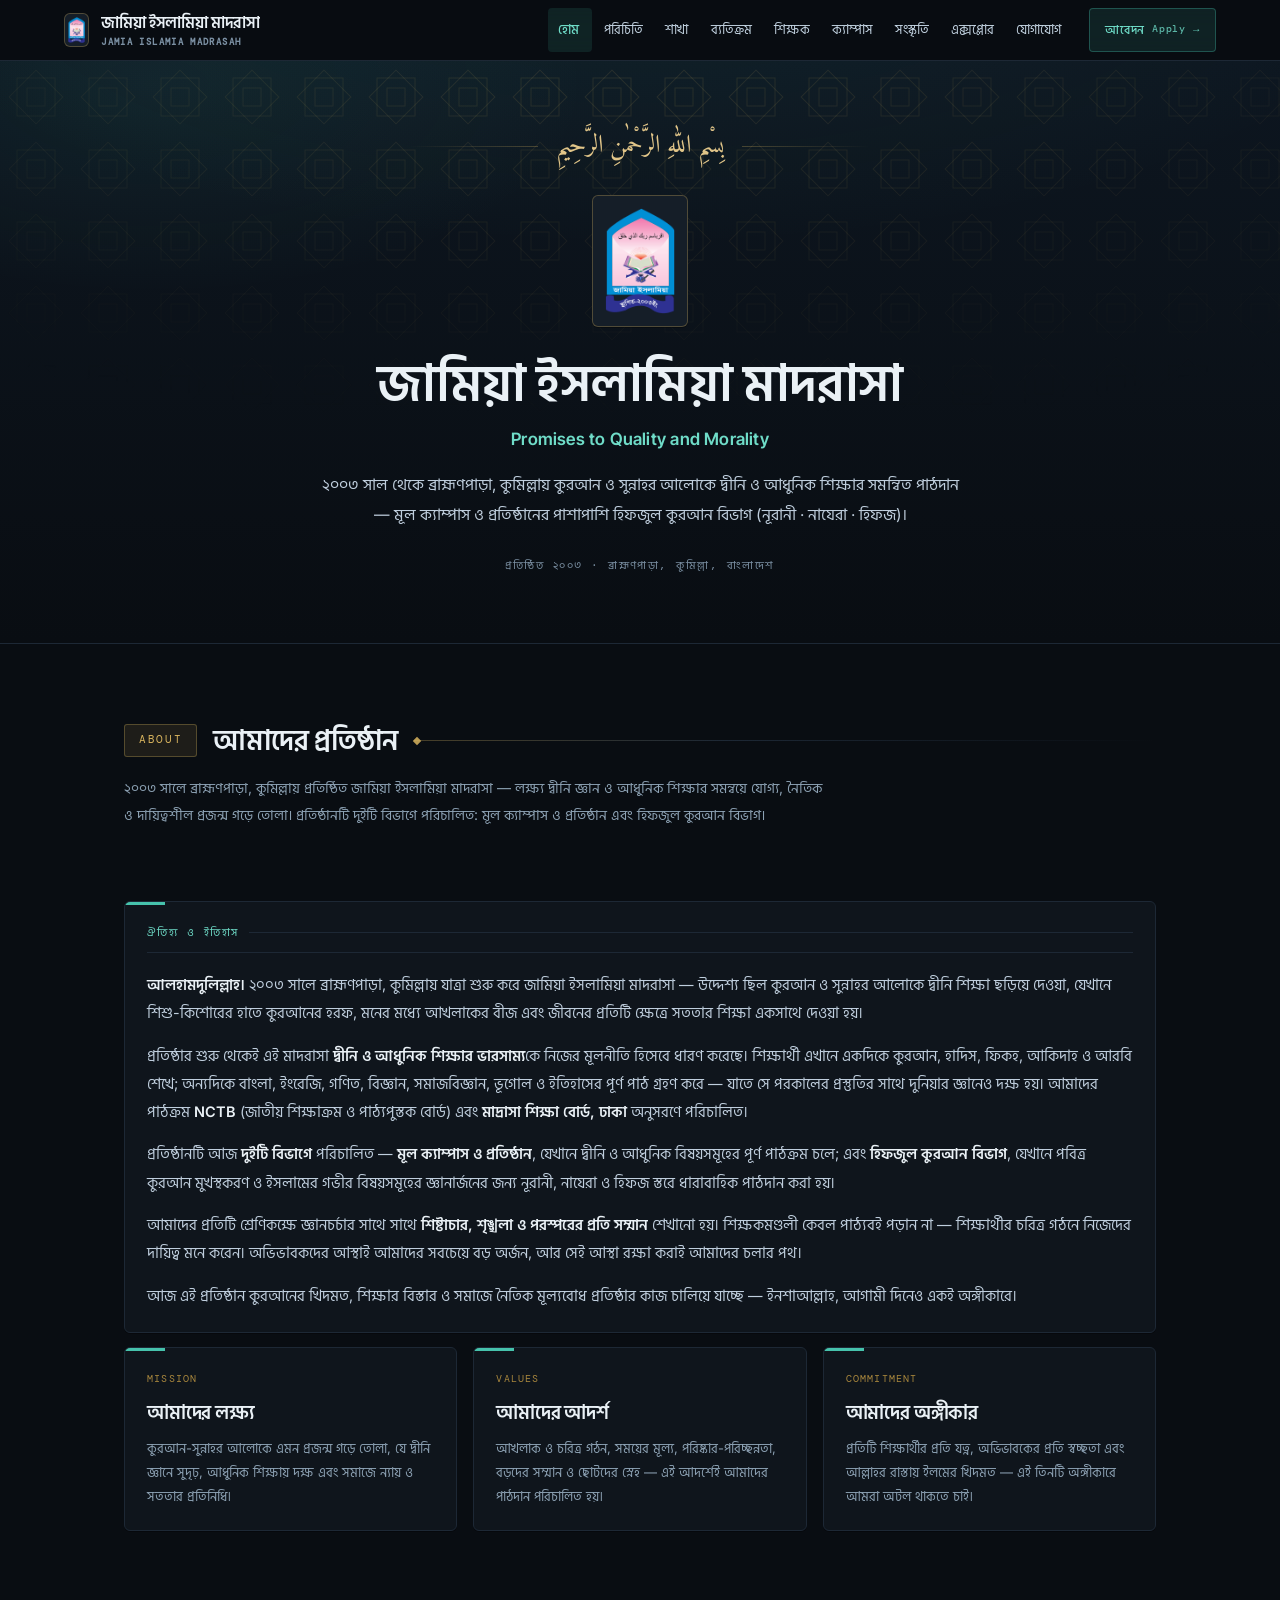
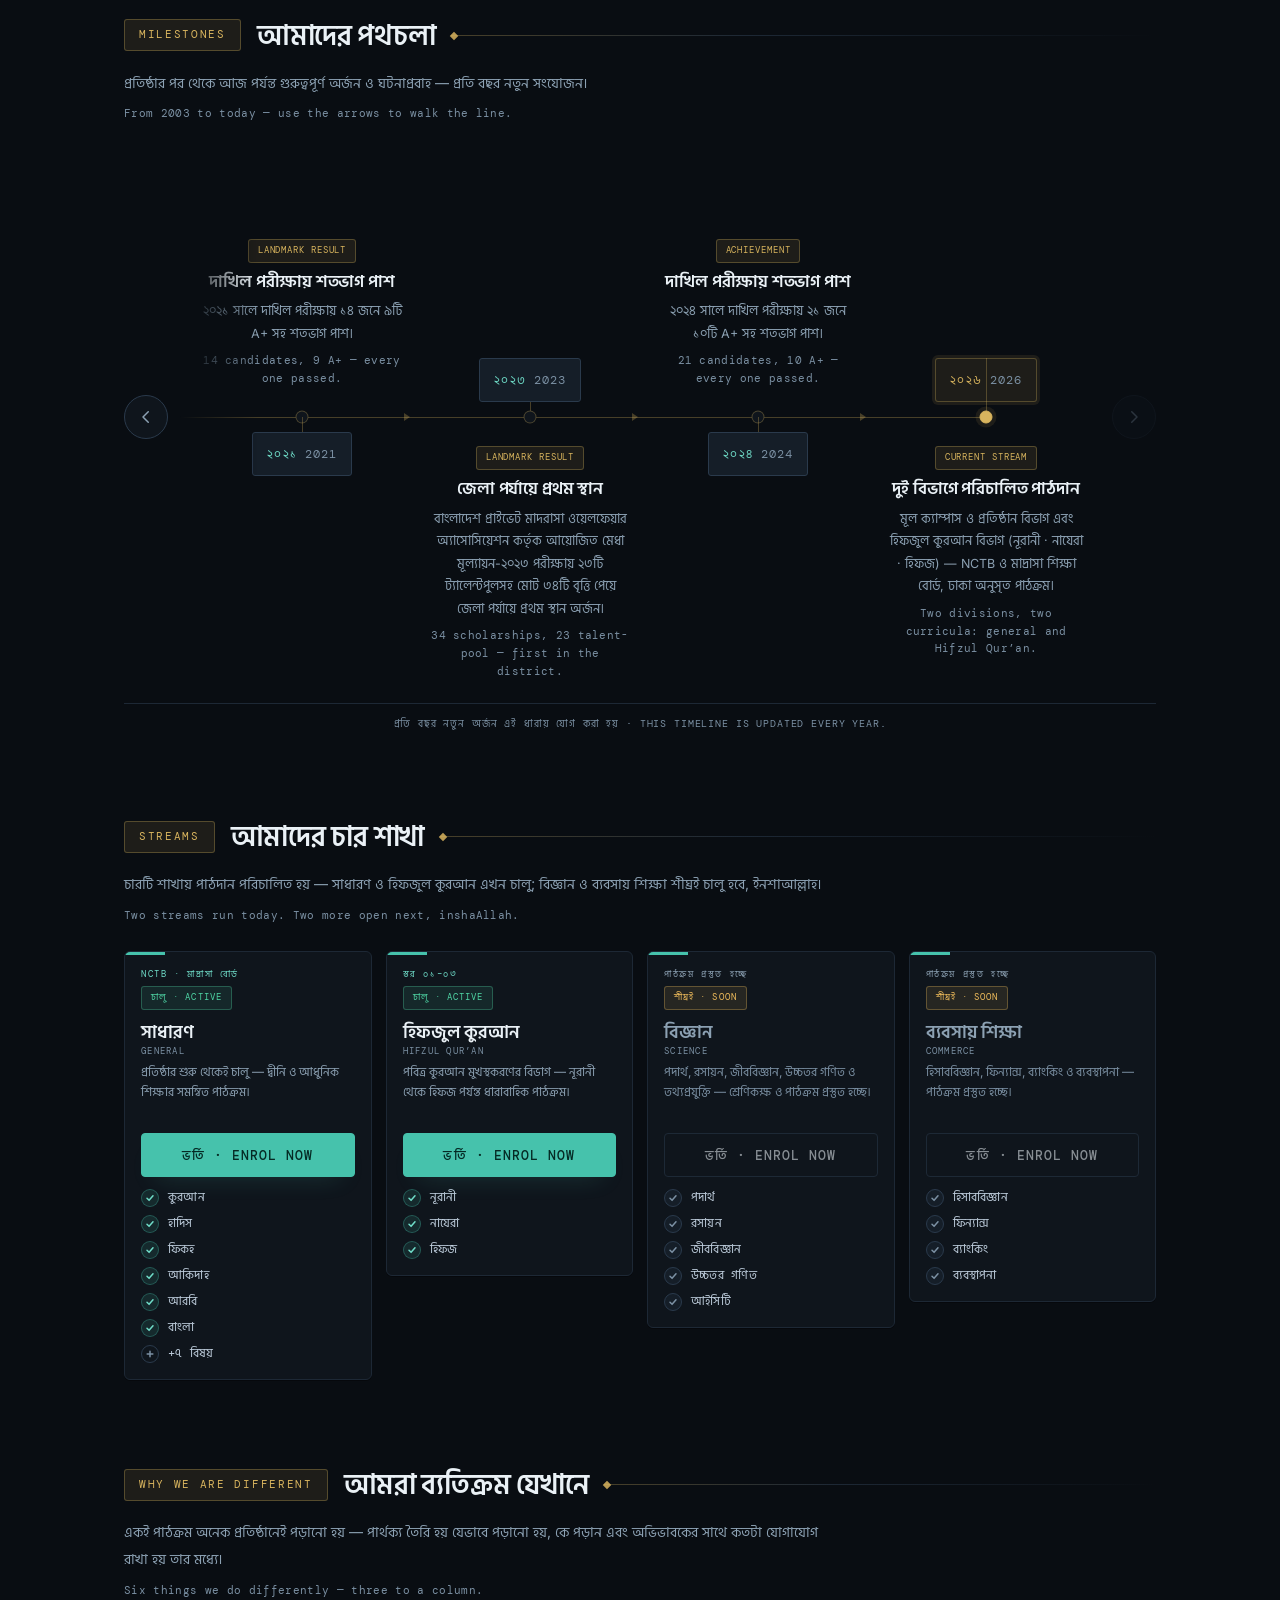
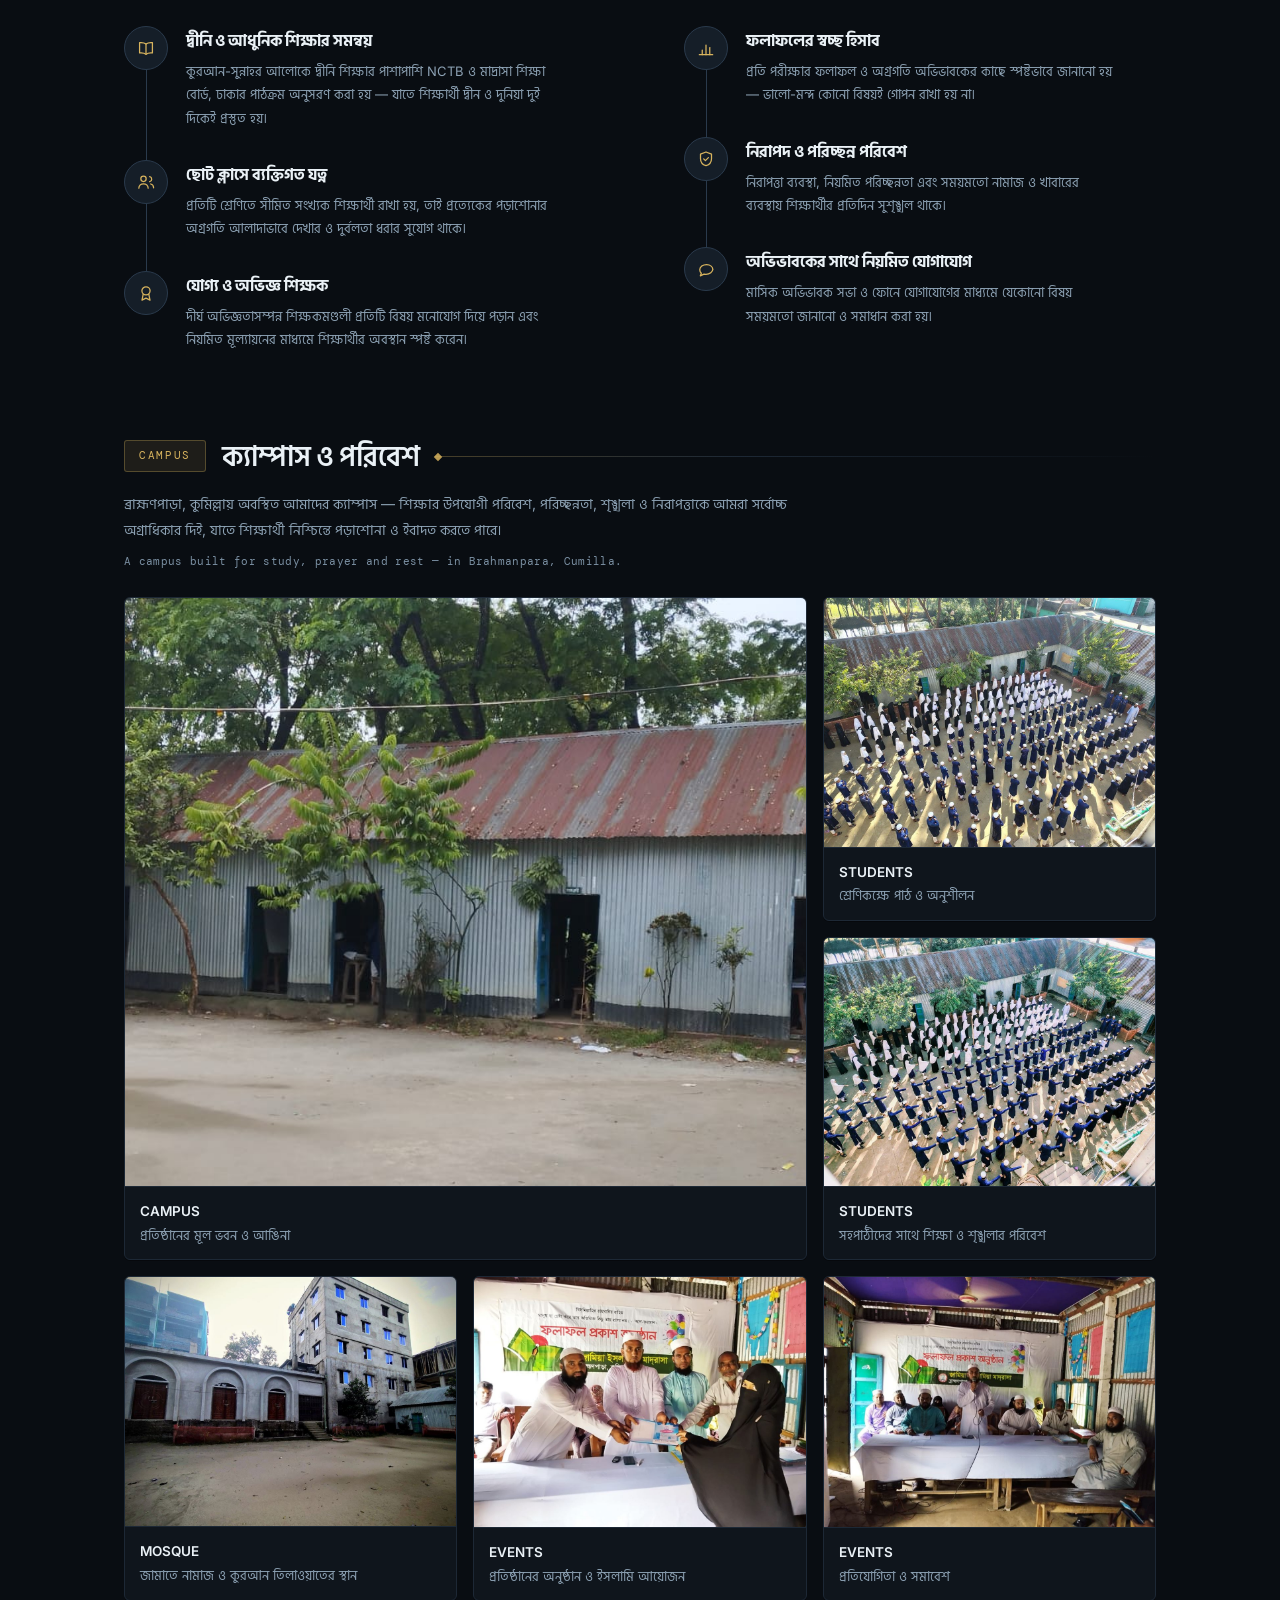
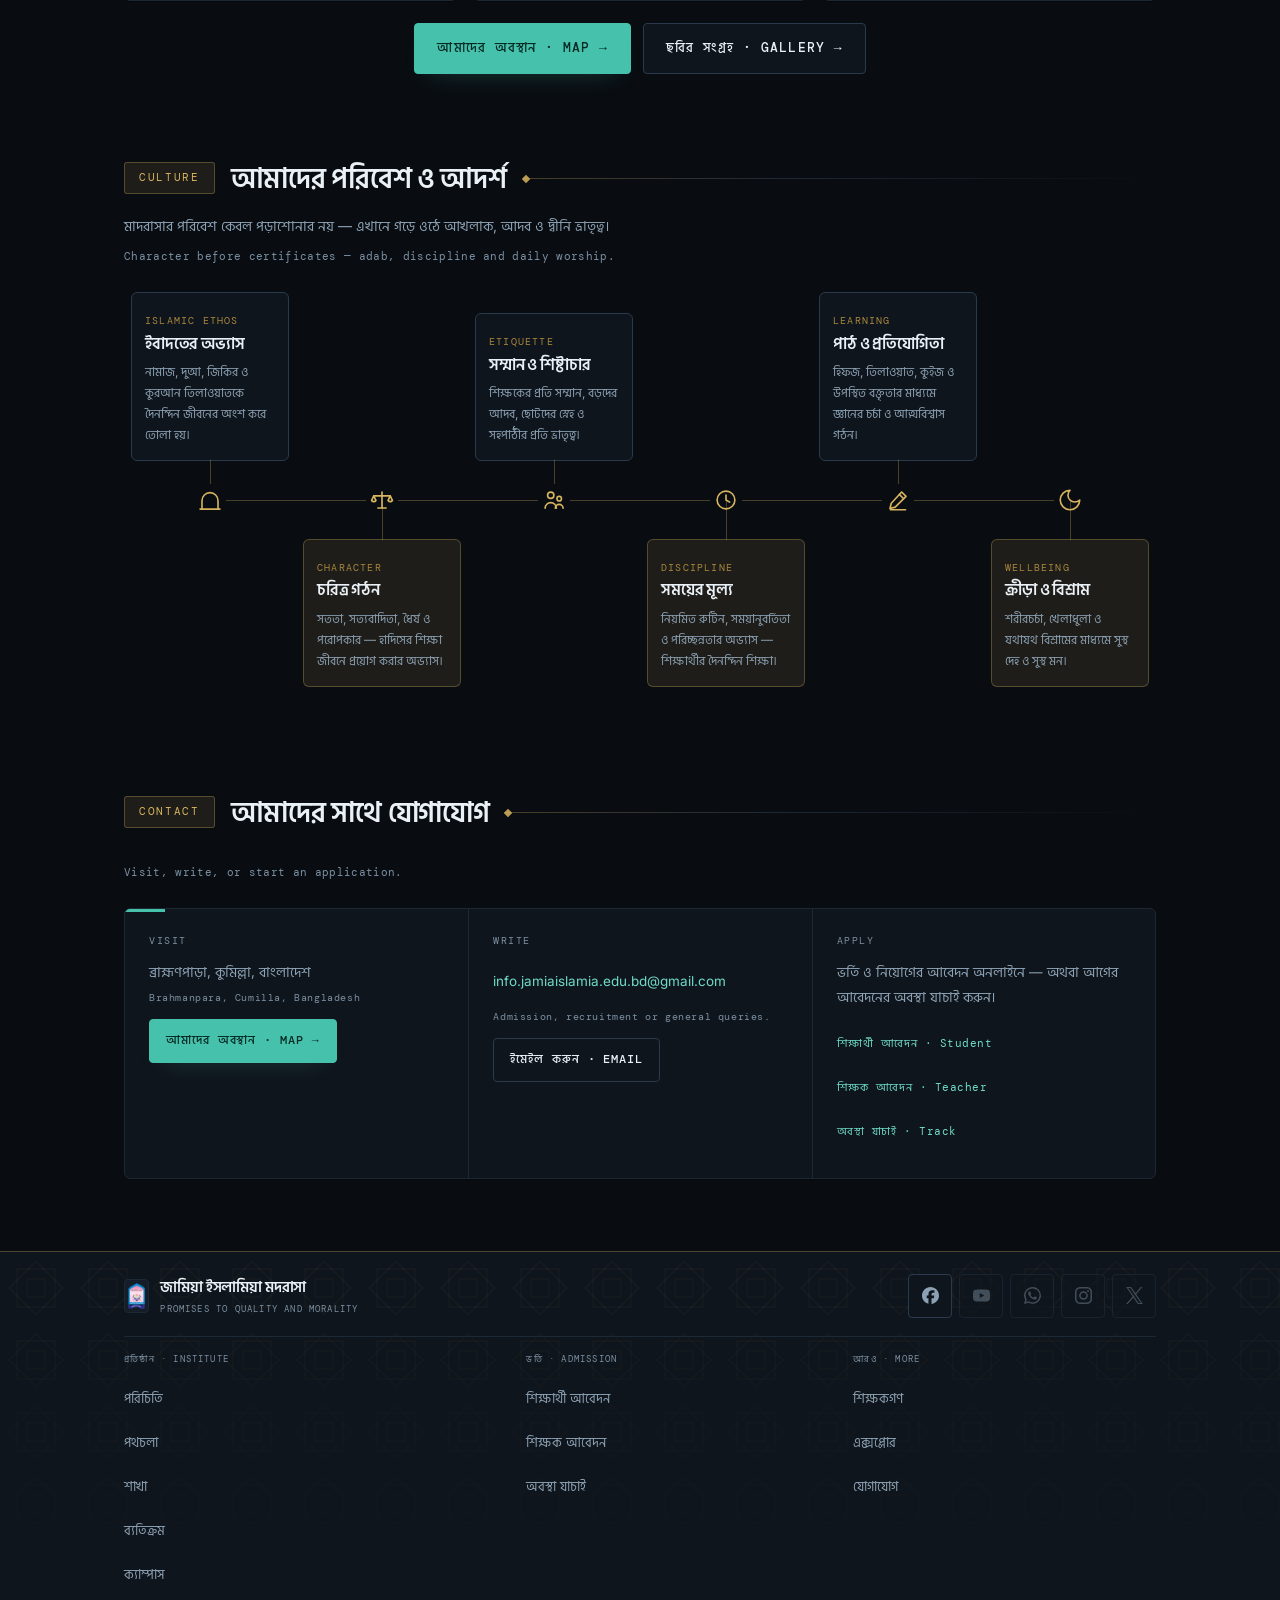
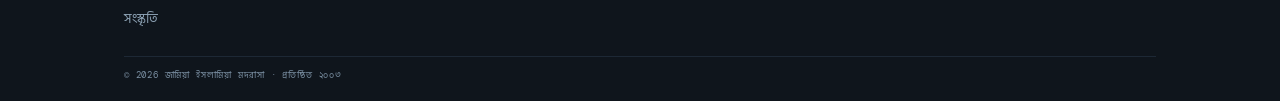
==== commit 118cd29a: "site: cache-bust the campus photo url (Photos/Campus/campus.jpg?v=20261029c) so browsers and the CDN" ====
--- a/index.html
+++ b/index.html
@@ -219,7 +219,7 @@
     <p class="sec-en rv" lang="en">A campus built for study, prayer and rest — in Brahmanpara, Cumilla.</p>
     <div class="gallery">
       <figure class="gal gal--feature rv">
-        <div class="gal-photo gal-photo--img"><img src="Photos/Campus/campus.jpg" alt="জামিয়া ইসলামিয়া মাদরাসা — ক্যাম্পাস" width="1600" height="711" loading="lazy" decoding="async"></div>
+        <div class="gal-photo gal-photo--img"><img src="Photos/Campus/campus.jpg?v=20261029c" alt="জামিয়া ইসলামিয়া মাদরাসা — ক্যাম্পাস" width="1600" height="711" loading="lazy" decoding="async"></div>
         <figcaption class="gal-cap"><b lang="en">CAMPUS</b>প্রতিষ্ঠানের মূল ভবন ও আঙিনা</figcaption>
       </figure>
       <figure class="gal rv">
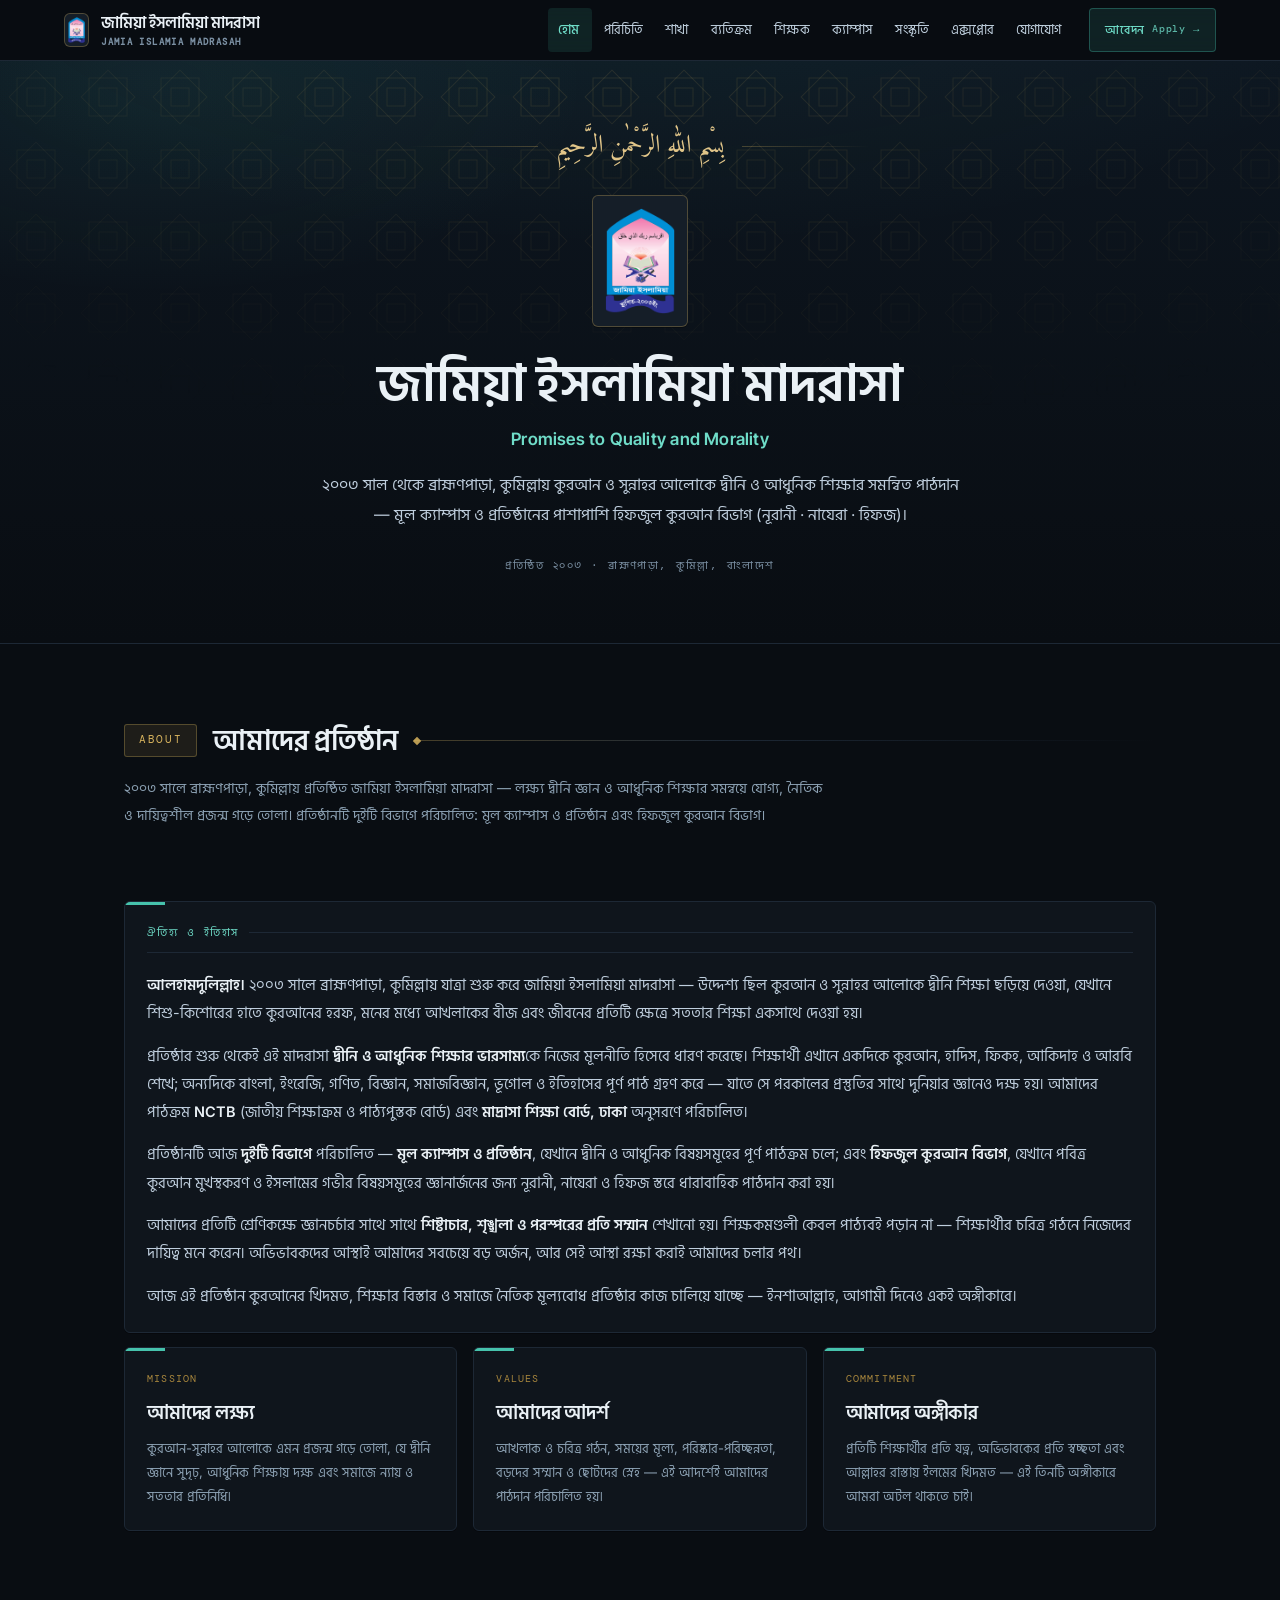
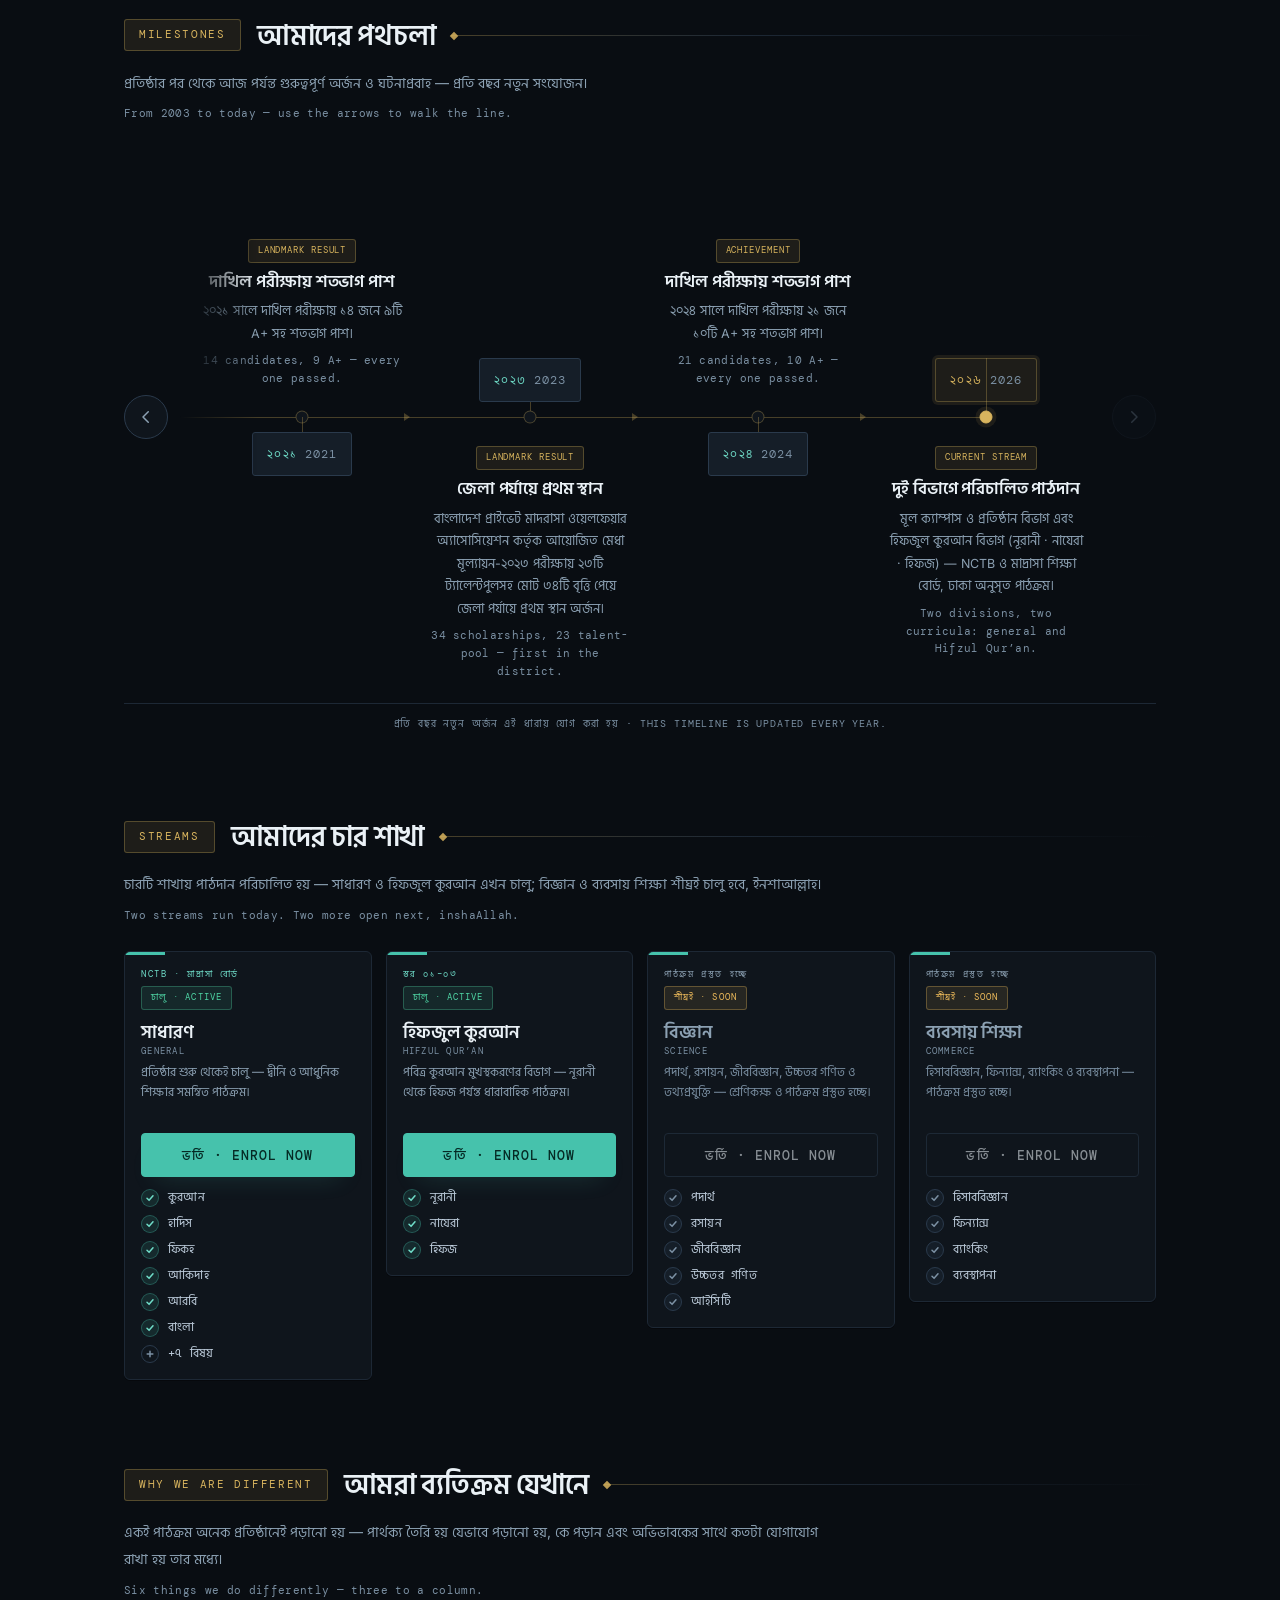
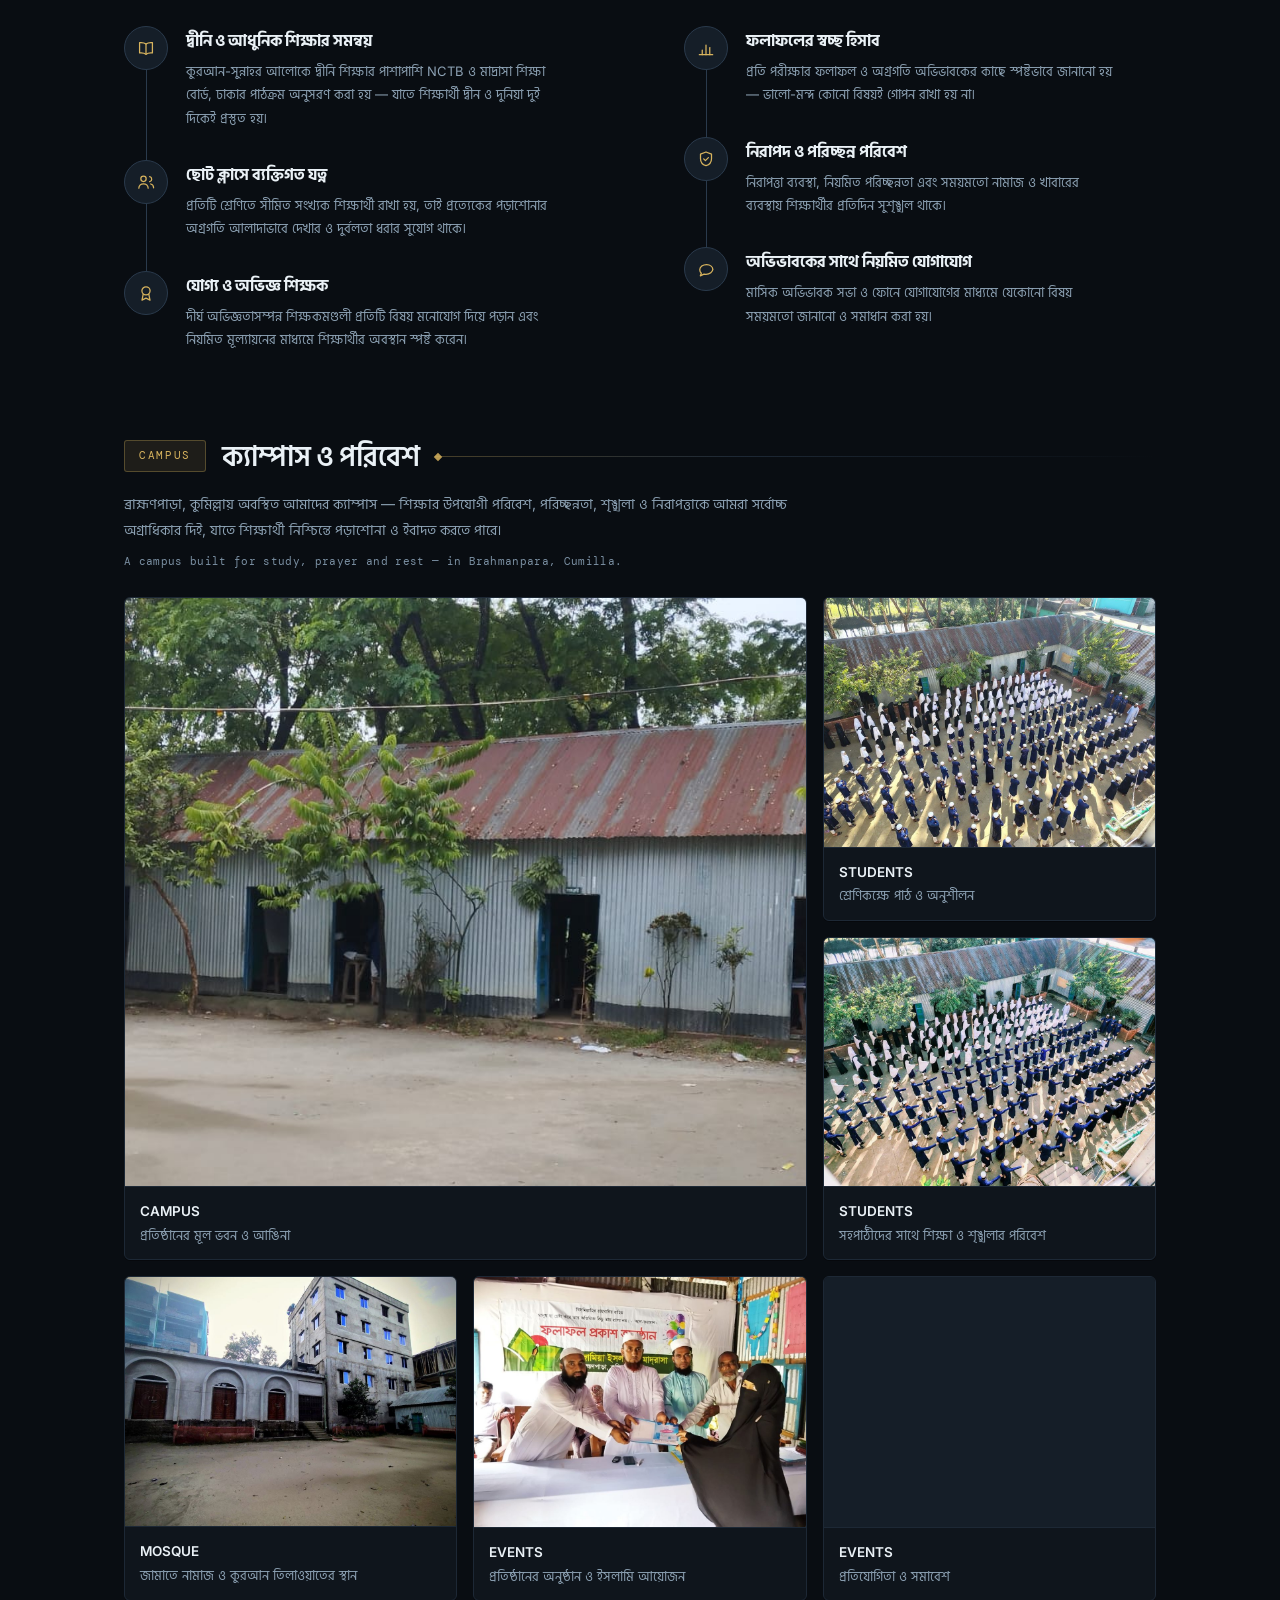
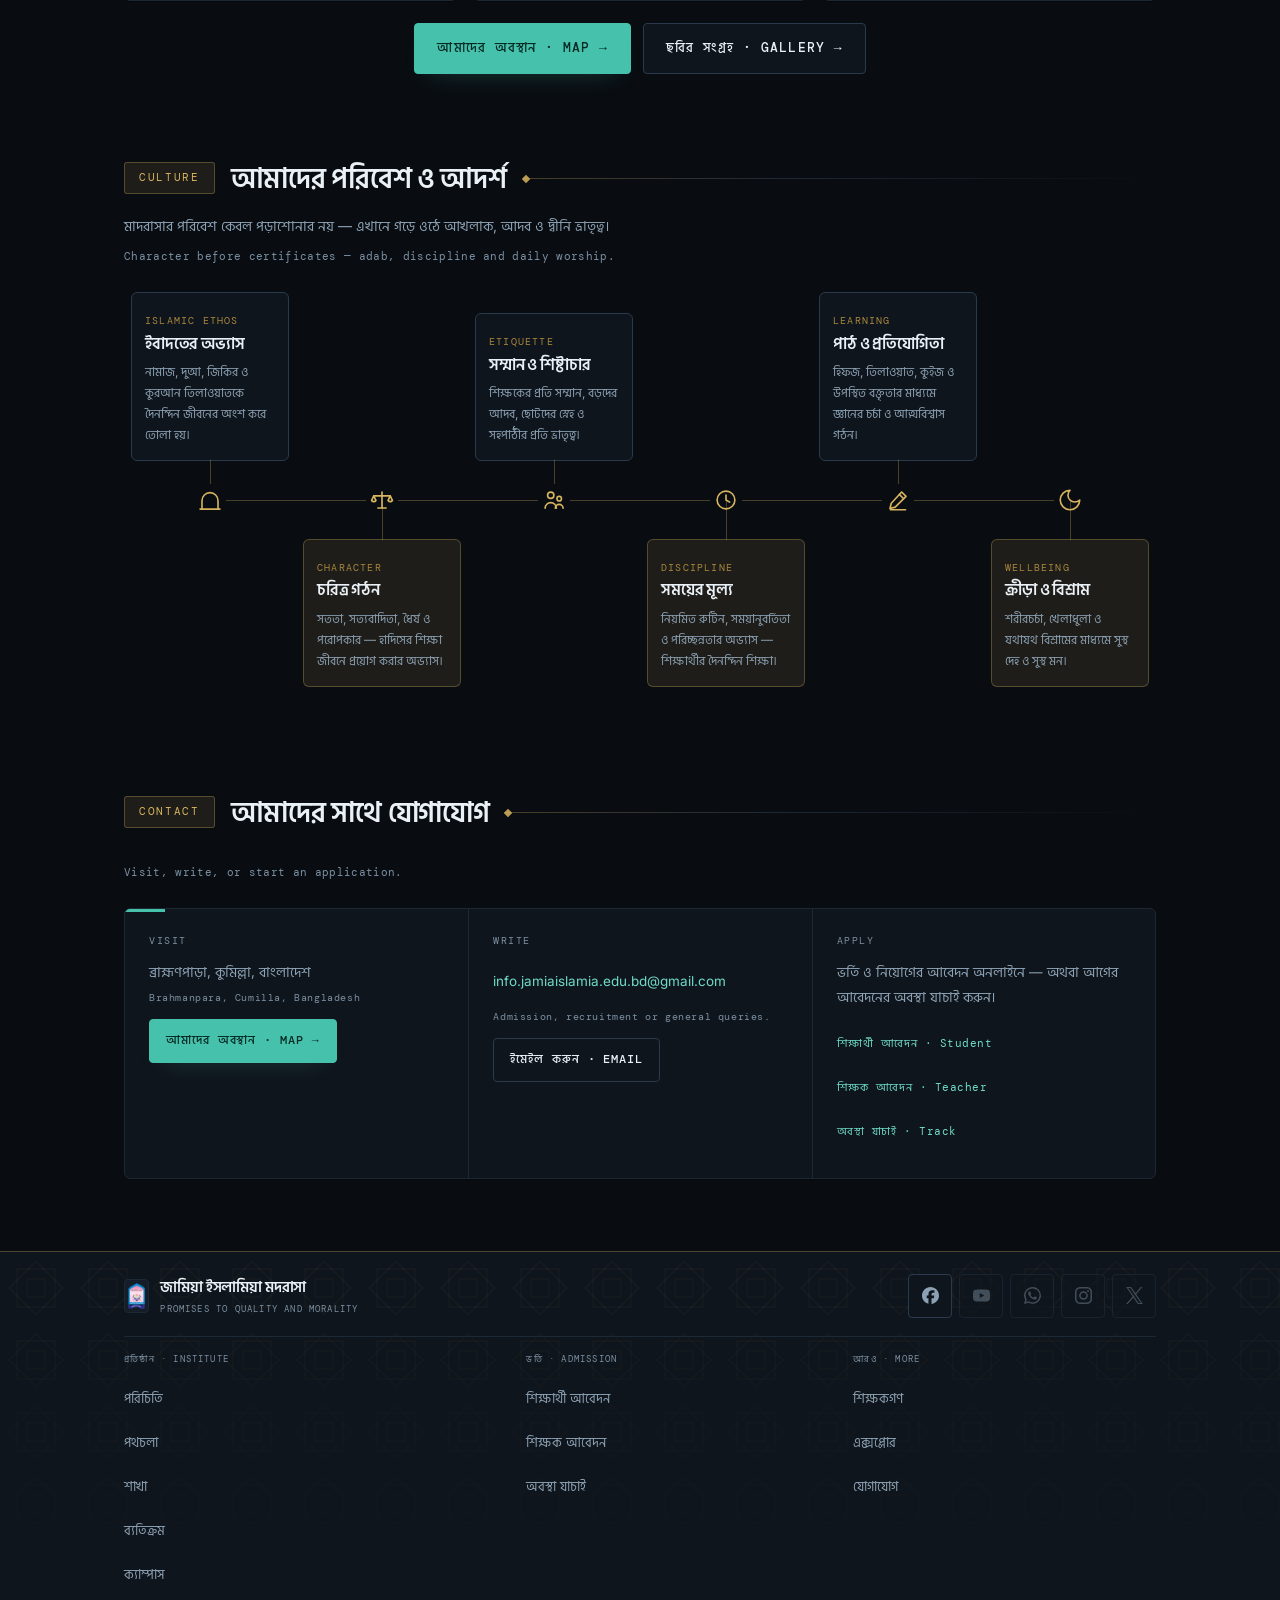
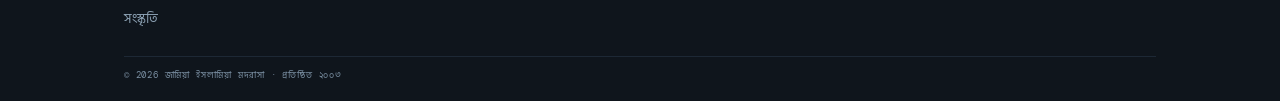
==== commit a1afc54e: "firebase: canonical host is now jamiaislamia.web.app - every apply/track link repointed, docs update" ====
--- a/index.html
+++ b/index.html
@@ -364,7 +364,7 @@
           <div class="contact-links">
             <a href="apply-student.html" data-apply-link="student">শিক্ষার্থী আবেদন · Student</a>
             <a href="apply-teacher.html" data-apply-link="teacher">শিক্ষক আবেদন · Teacher</a>
-            <a href="https://jamiaislamia.github.io/apply-portal/#track" target="_blank" rel="noopener">অবস্থা যাচাই · Track</a>
+            <a href="https://jamiaislamia.web.app/apply-portal/#track" target="_blank" rel="noopener">অবস্থা যাচাই · Track</a>
           </div>
         </div>
 
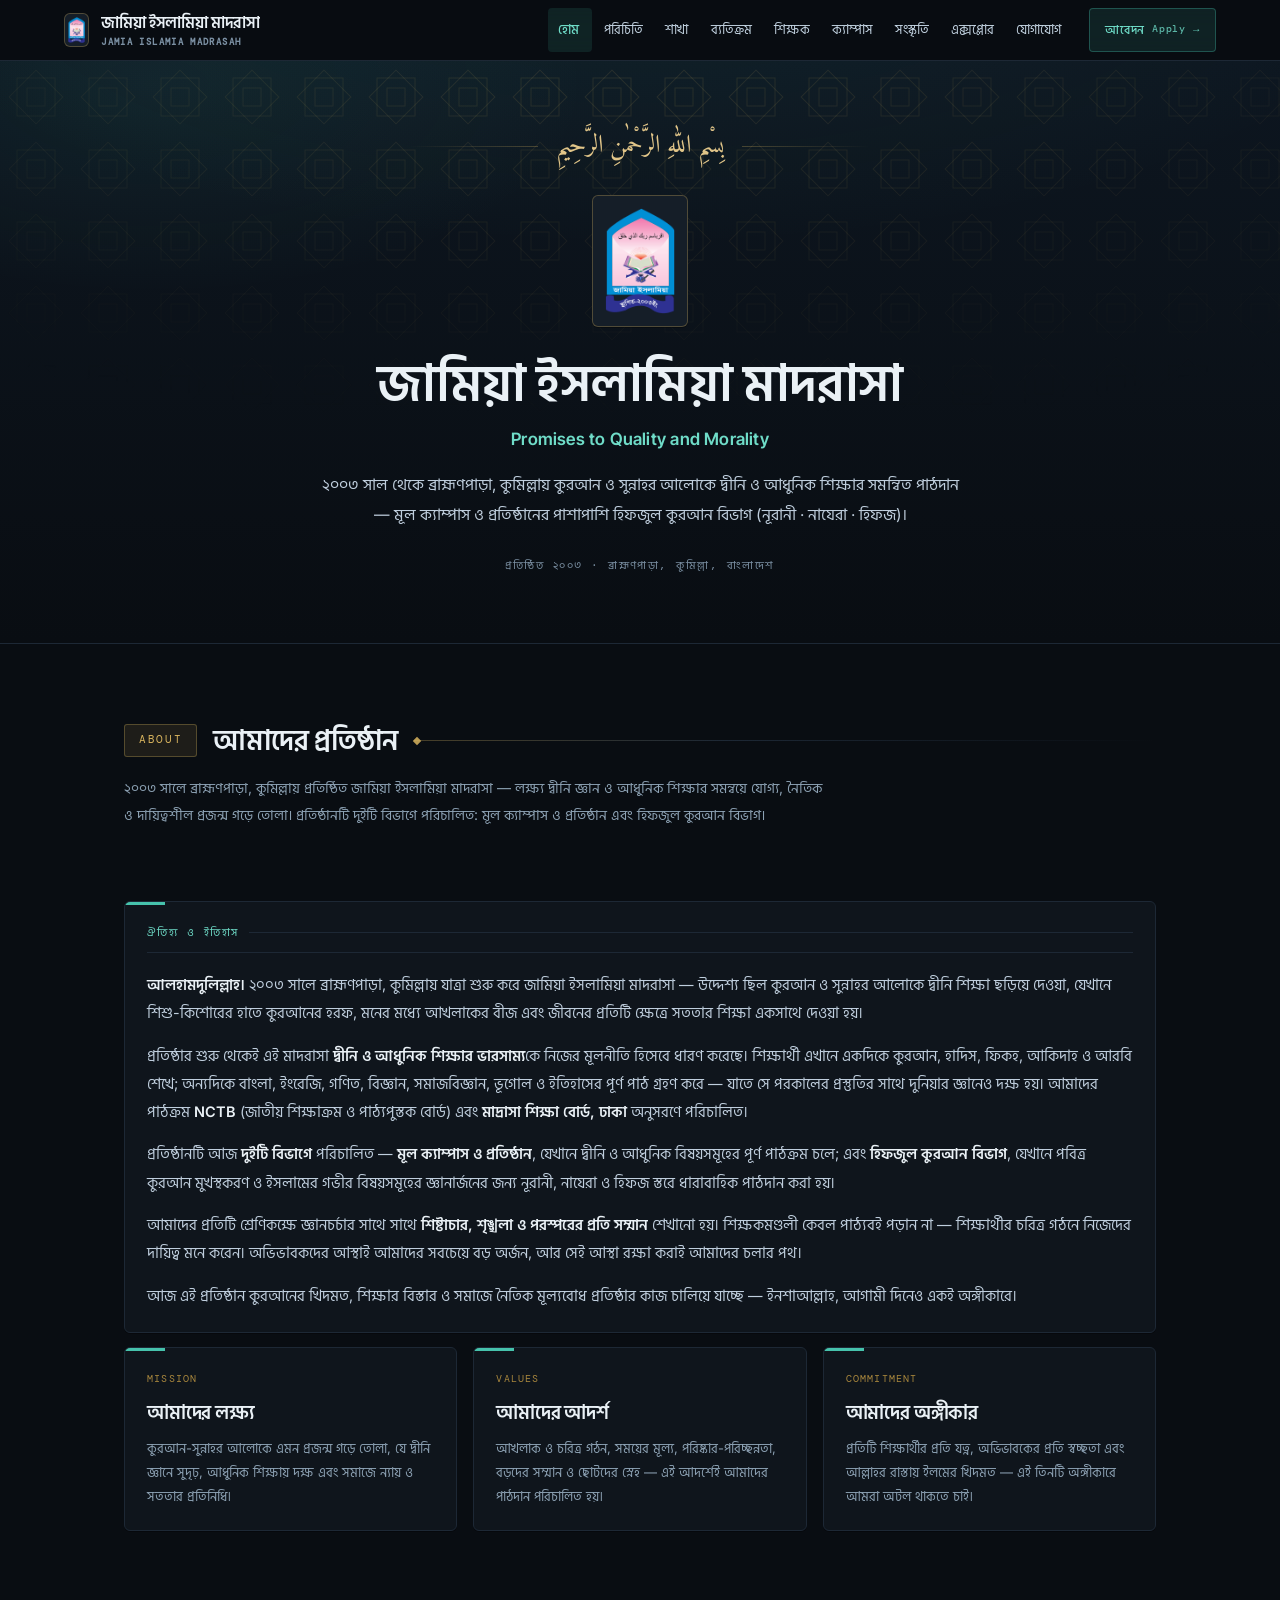
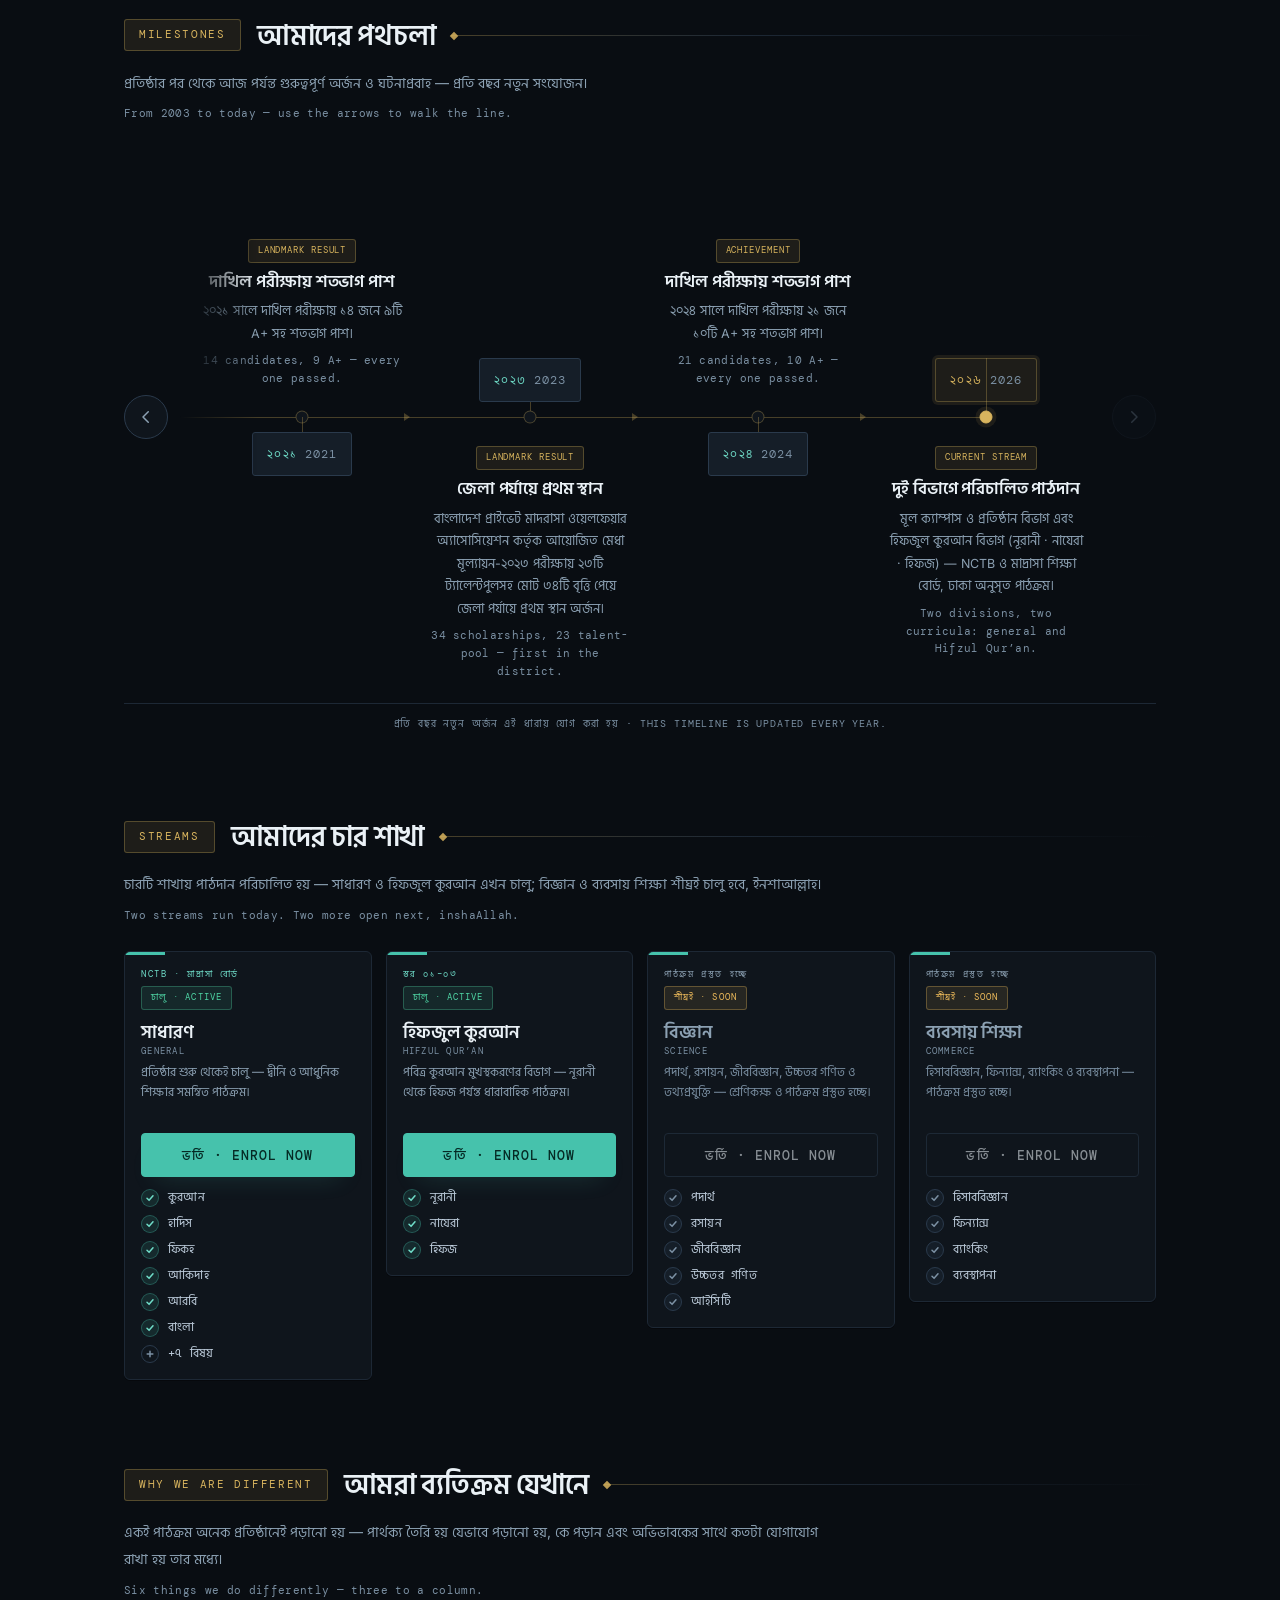
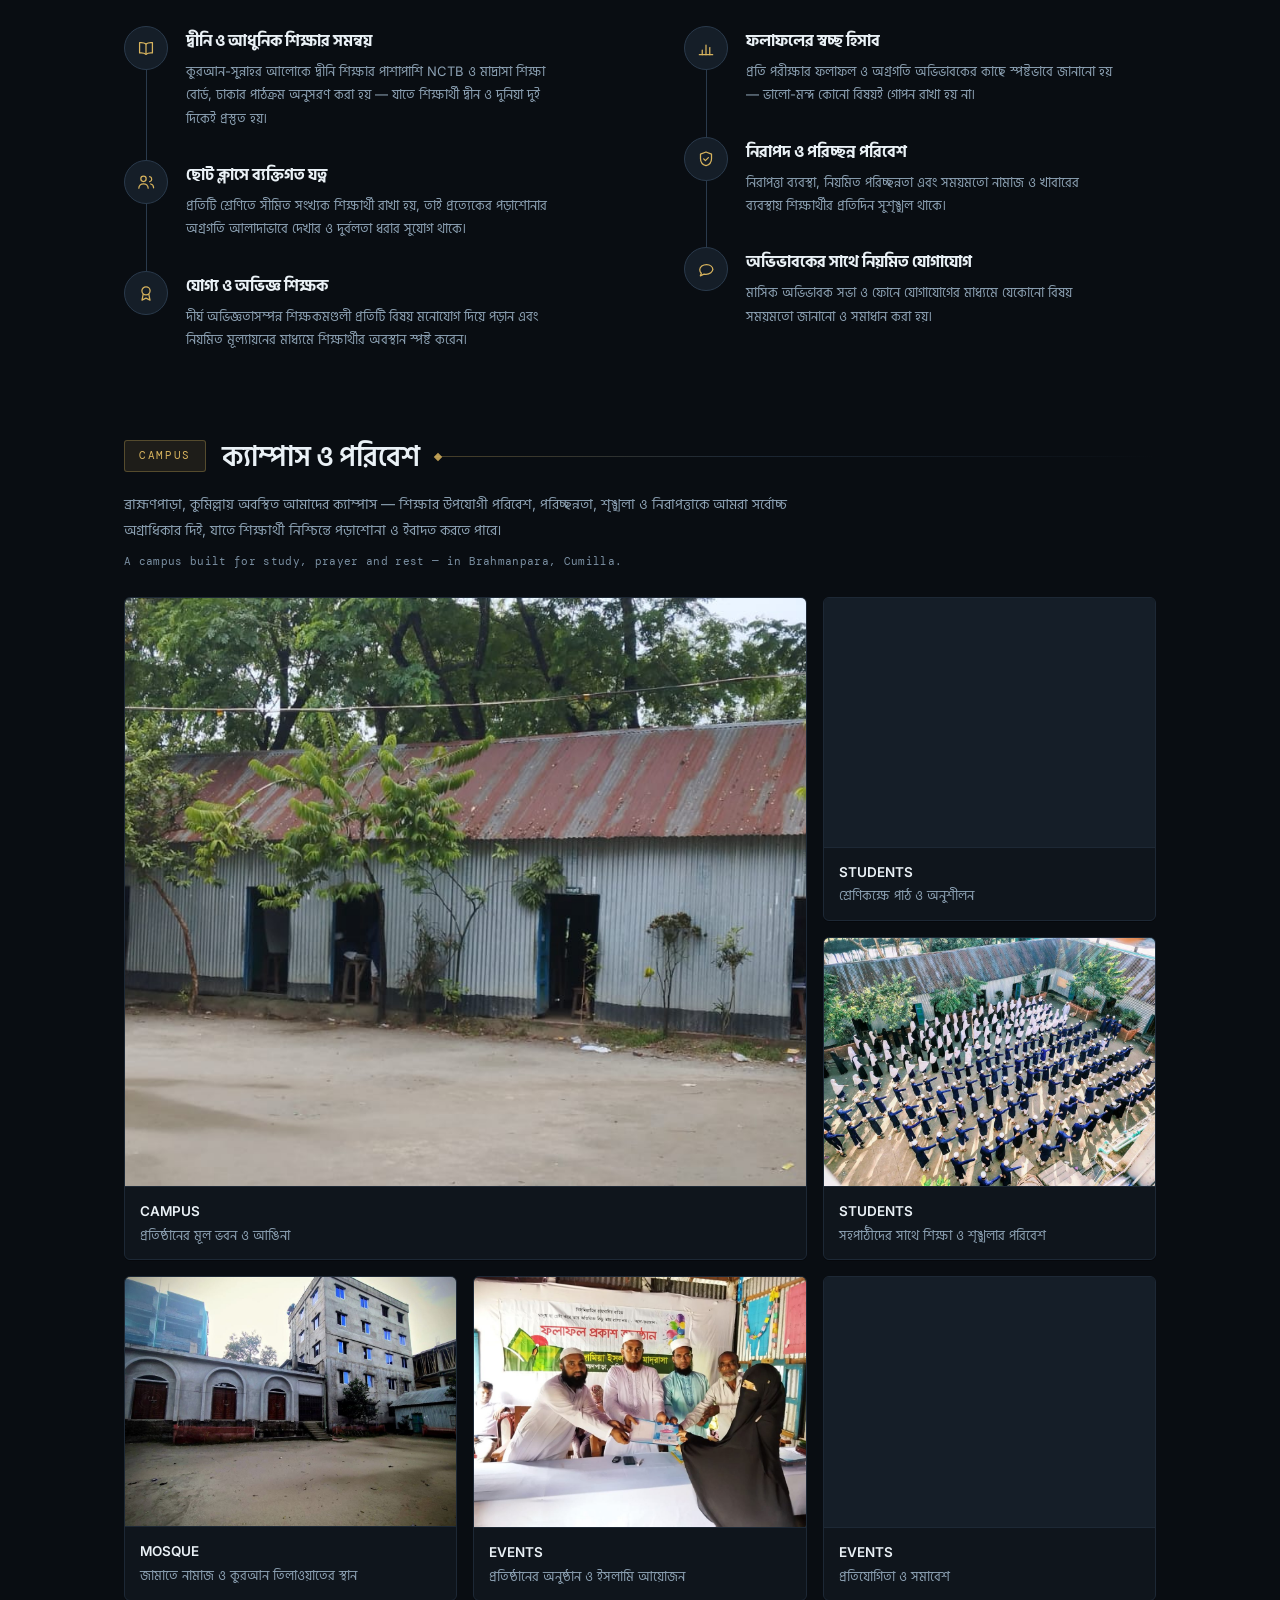
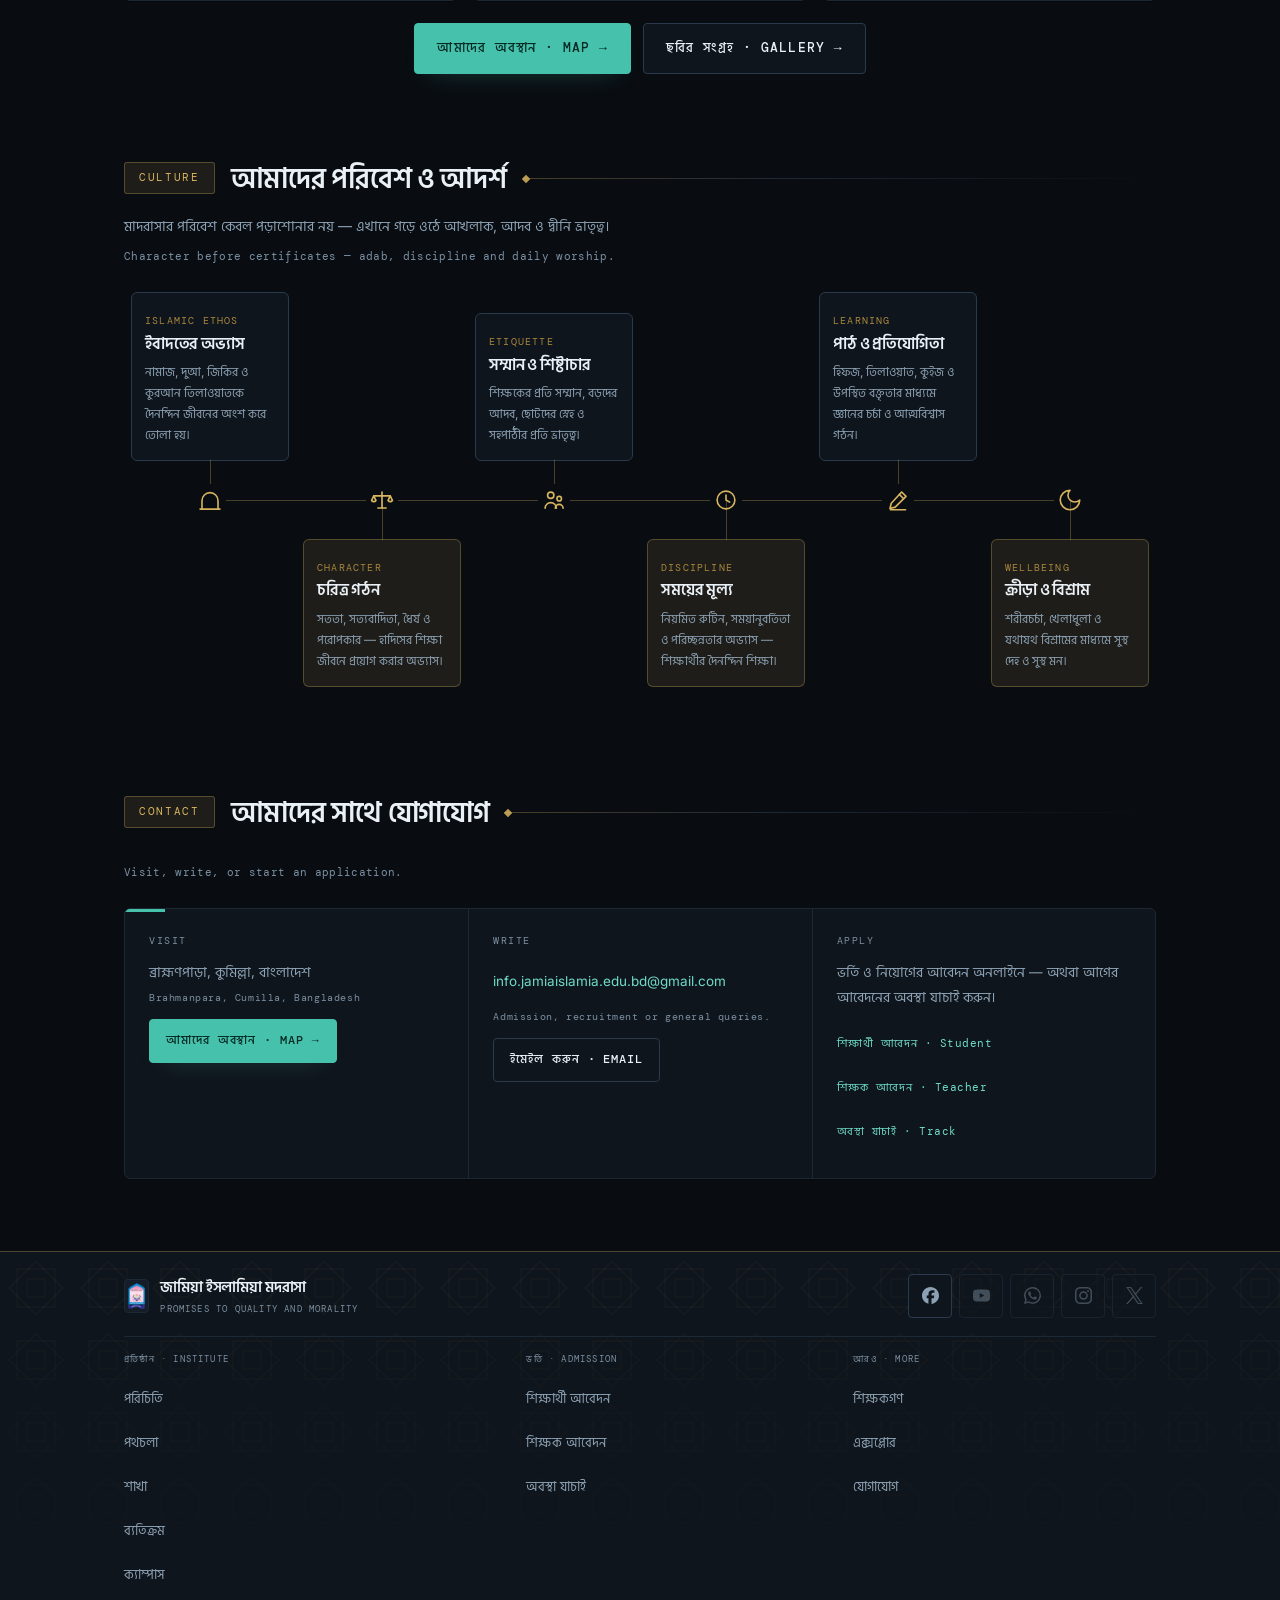
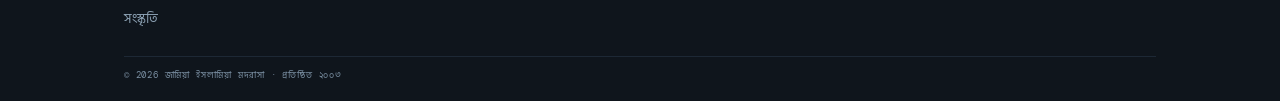
==== commit 4fd86514: "notice: phone notice board at /notice/ (approved login, publish, take down) + the live notice bar on" ====
--- a/index.html
+++ b/index.html
@@ -11,7 +11,7 @@
 <link rel="preconnect" href="https://fonts.gstatic.com" crossorigin>
 <meta name="theme-color" content="#090d12">
 <link href="https://fonts.googleapis.com/css2?family=Amiri:wght@400&family=DM+Mono:wght@400;500&family=Inter+Tight:wght@500;600;700&family=Hind+Siliguri:wght@400;500;600;700&family=Inter:wght@400;500;600;700&display=swap" rel="stylesheet">
-<link rel="stylesheet" href="assets/css/site.css?v=20261029l">
+<link rel="stylesheet" href="assets/css/site.css?v=20261029m">
 <script src="assets/js/prefs.js?v=20261029l"></script>
 </head>
 <body>
--- a/assets/css/site.css
+++ b/assets/css/site.css
@@ -1318,6 +1318,32 @@
   .apply-btn{padding:0 10px; font-size:11px; gap:5px}
 }
 
+/* ── Notice bar — the live notices the authority publishes ────────────
+   Injected by site.js directly under the header on every page. The tag is
+   the only colour: teal for an open call (admission / hiring), amber for a
+   closure — the site's semantic status colours, nothing new. Two notices
+   maximum, newest first, and a notice past its expiry date is not rendered
+   at all. */
+.notice-bar{background:var(--surface2); border-bottom:1px solid var(--border)}
+.notice-bar .notice-row{
+  max-width:1200px; margin:0 auto; padding:9px 24px;
+  display:flex; align-items:center; gap:10px;
+}
+.notice-bar .notice-row + .notice-row{border-top:1px solid var(--border)}
+.notice-tag{
+  flex:0 0 auto;
+  font-family:var(--font-mono); font-size:9px; letter-spacing:.14em; text-transform:uppercase;
+  padding:4px 8px; border-radius:var(--r-tag);
+  border:1px solid var(--border2); color:var(--muted); white-space:nowrap;
+}
+.notice-tag.is-open{color:var(--teal); border-color:var(--teal-edge); background:var(--teal-bg)}
+.notice-tag.is-warn{color:var(--amber); border-color:var(--amber-edge); background:var(--amber-bg)}
+.notice-text{font-size:13.5px; line-height:1.7; color:var(--body); min-width:0}
+@media (max-width:560px){
+  .notice-bar .notice-row{padding:9px 14px; align-items:flex-start; gap:9px}
+  .notice-text{font-size:12.5px}
+}
+
 /* ── Reduced motion ─────────────────────────────────── */
 @media (prefers-reduced-motion:reduce){
   html{scroll-behavior:auto}
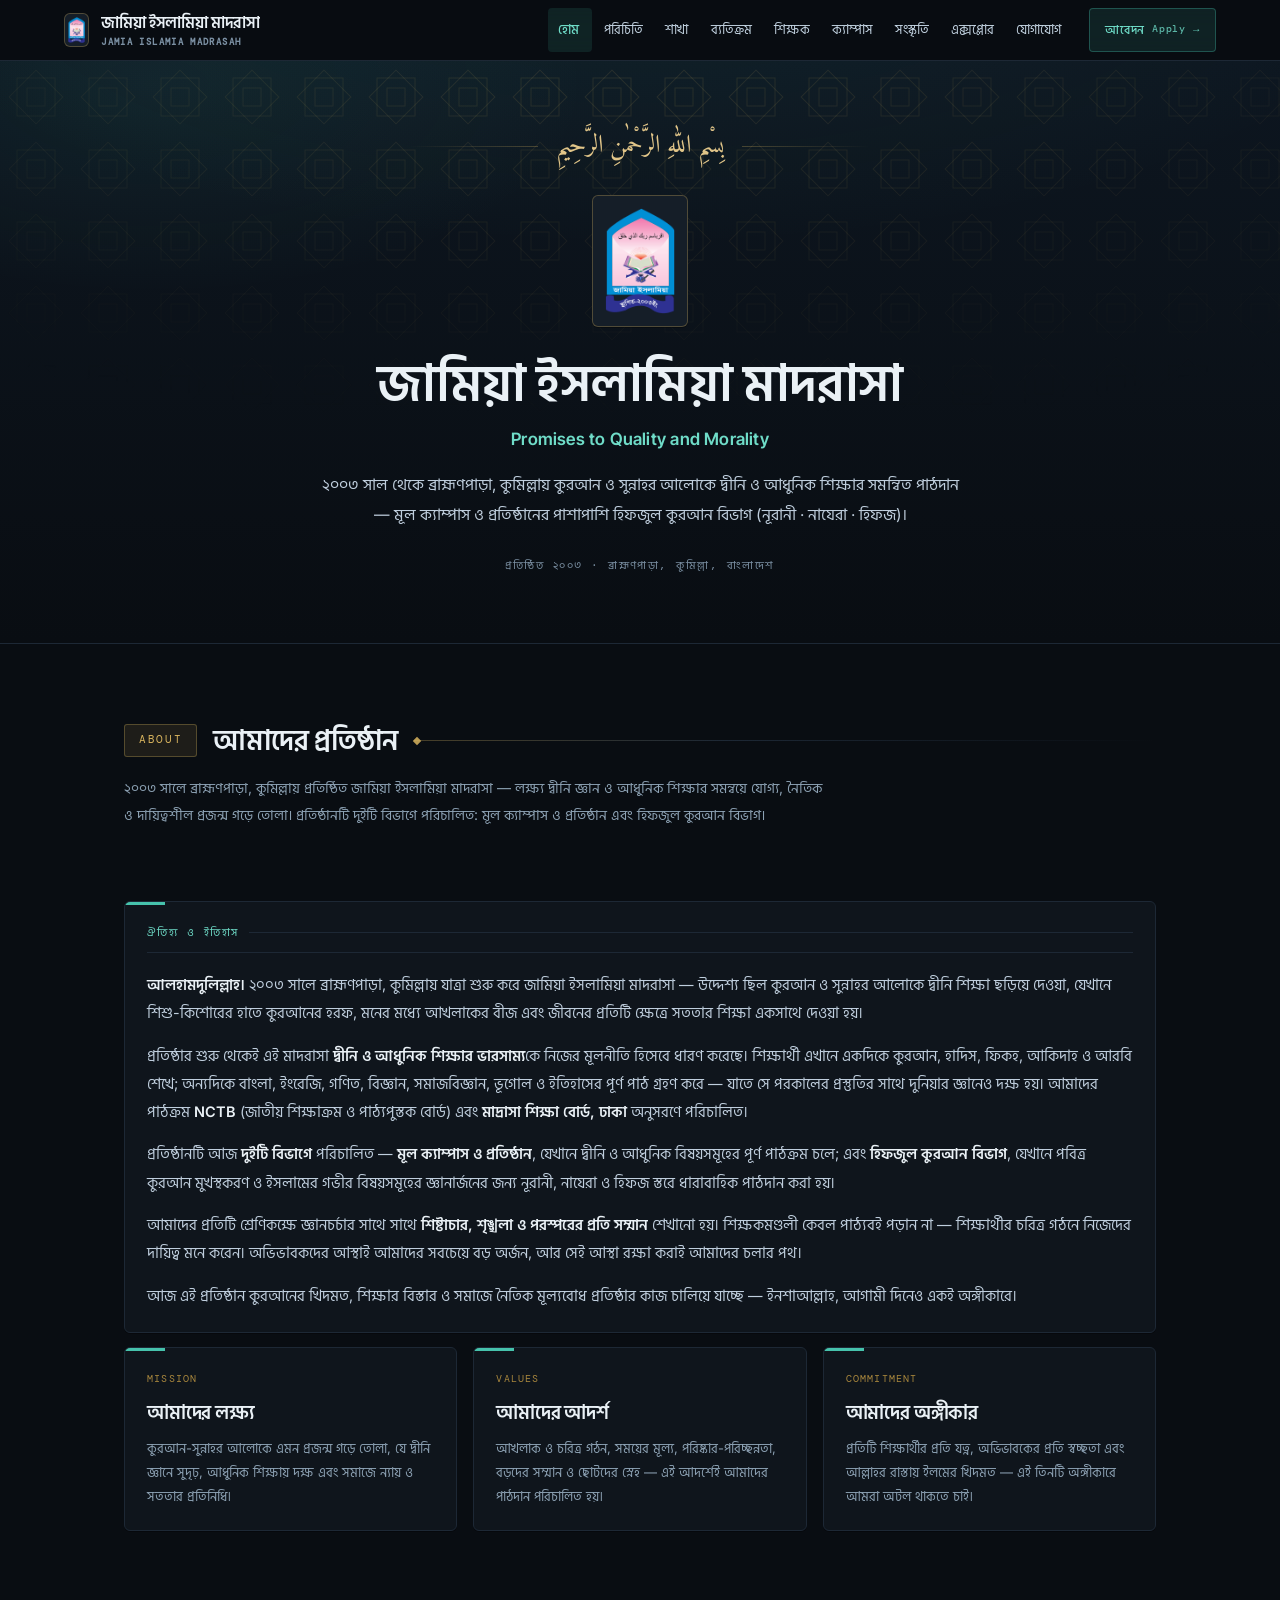
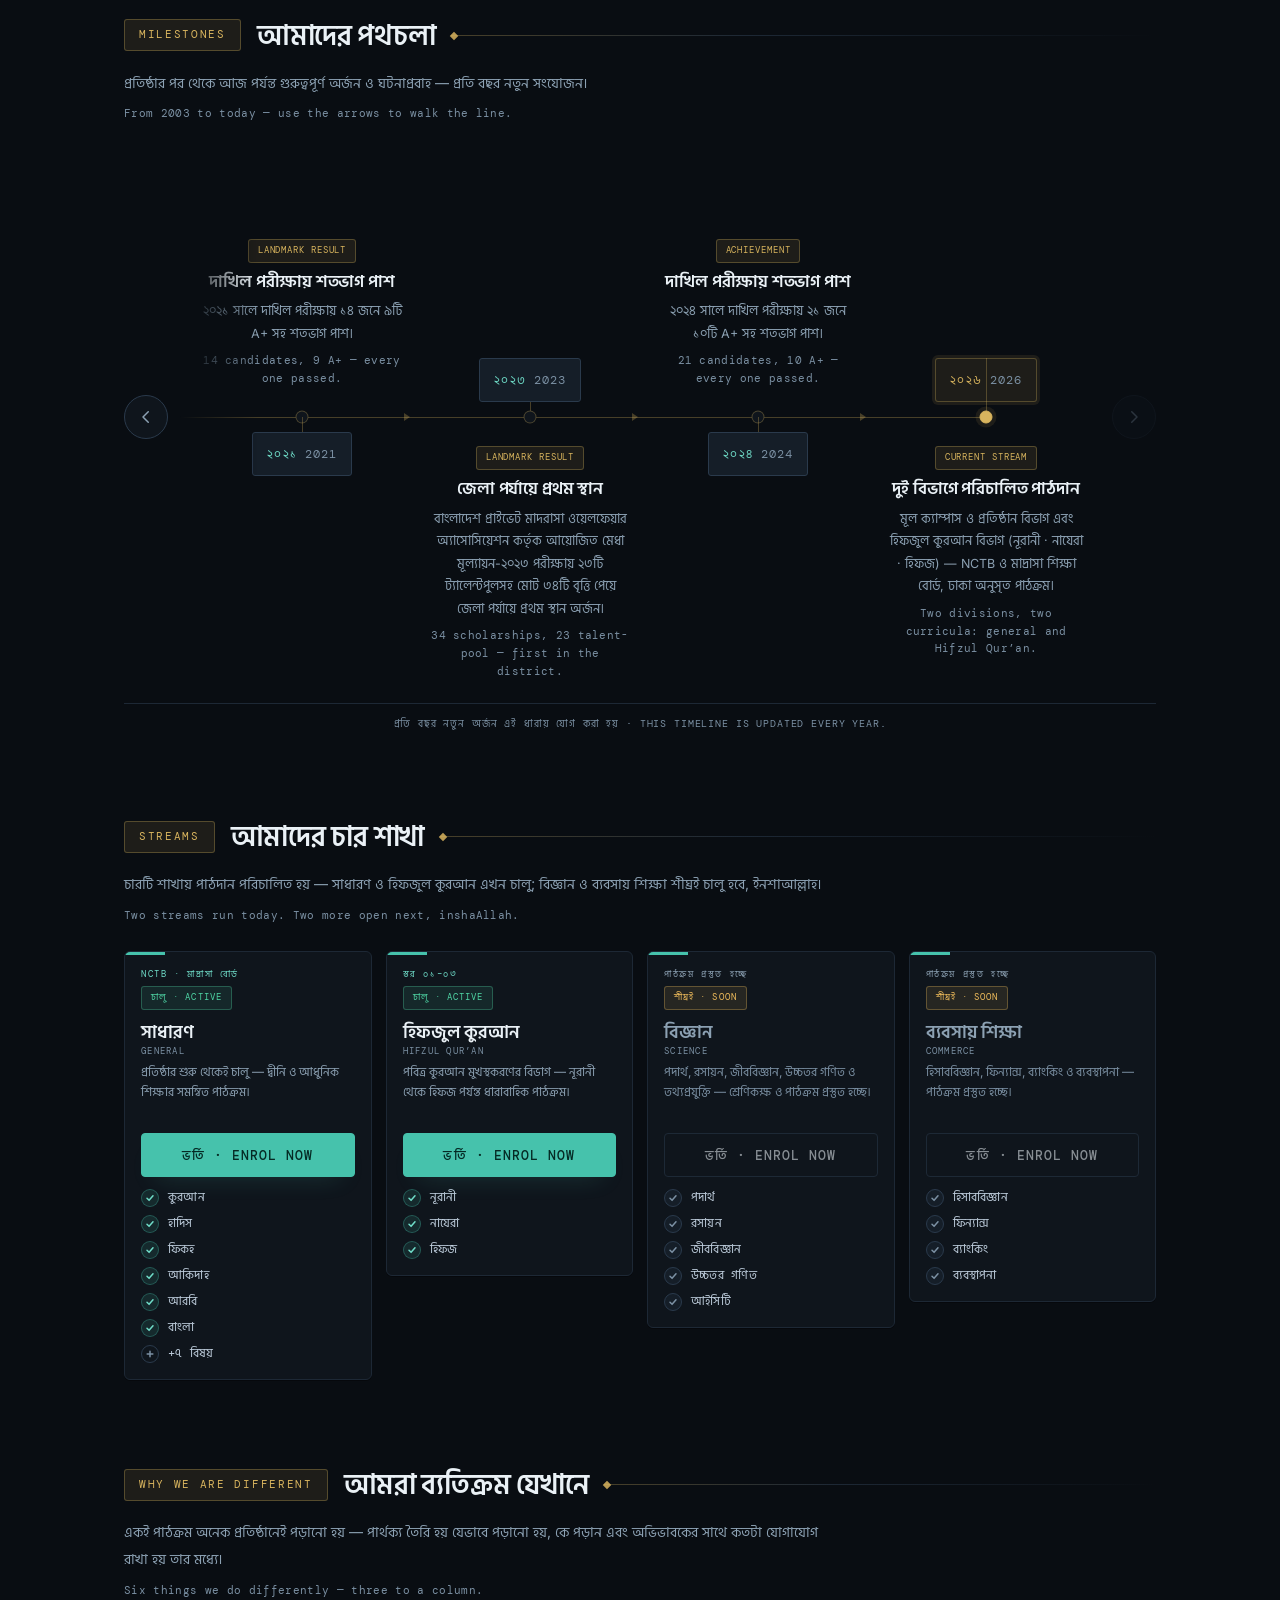
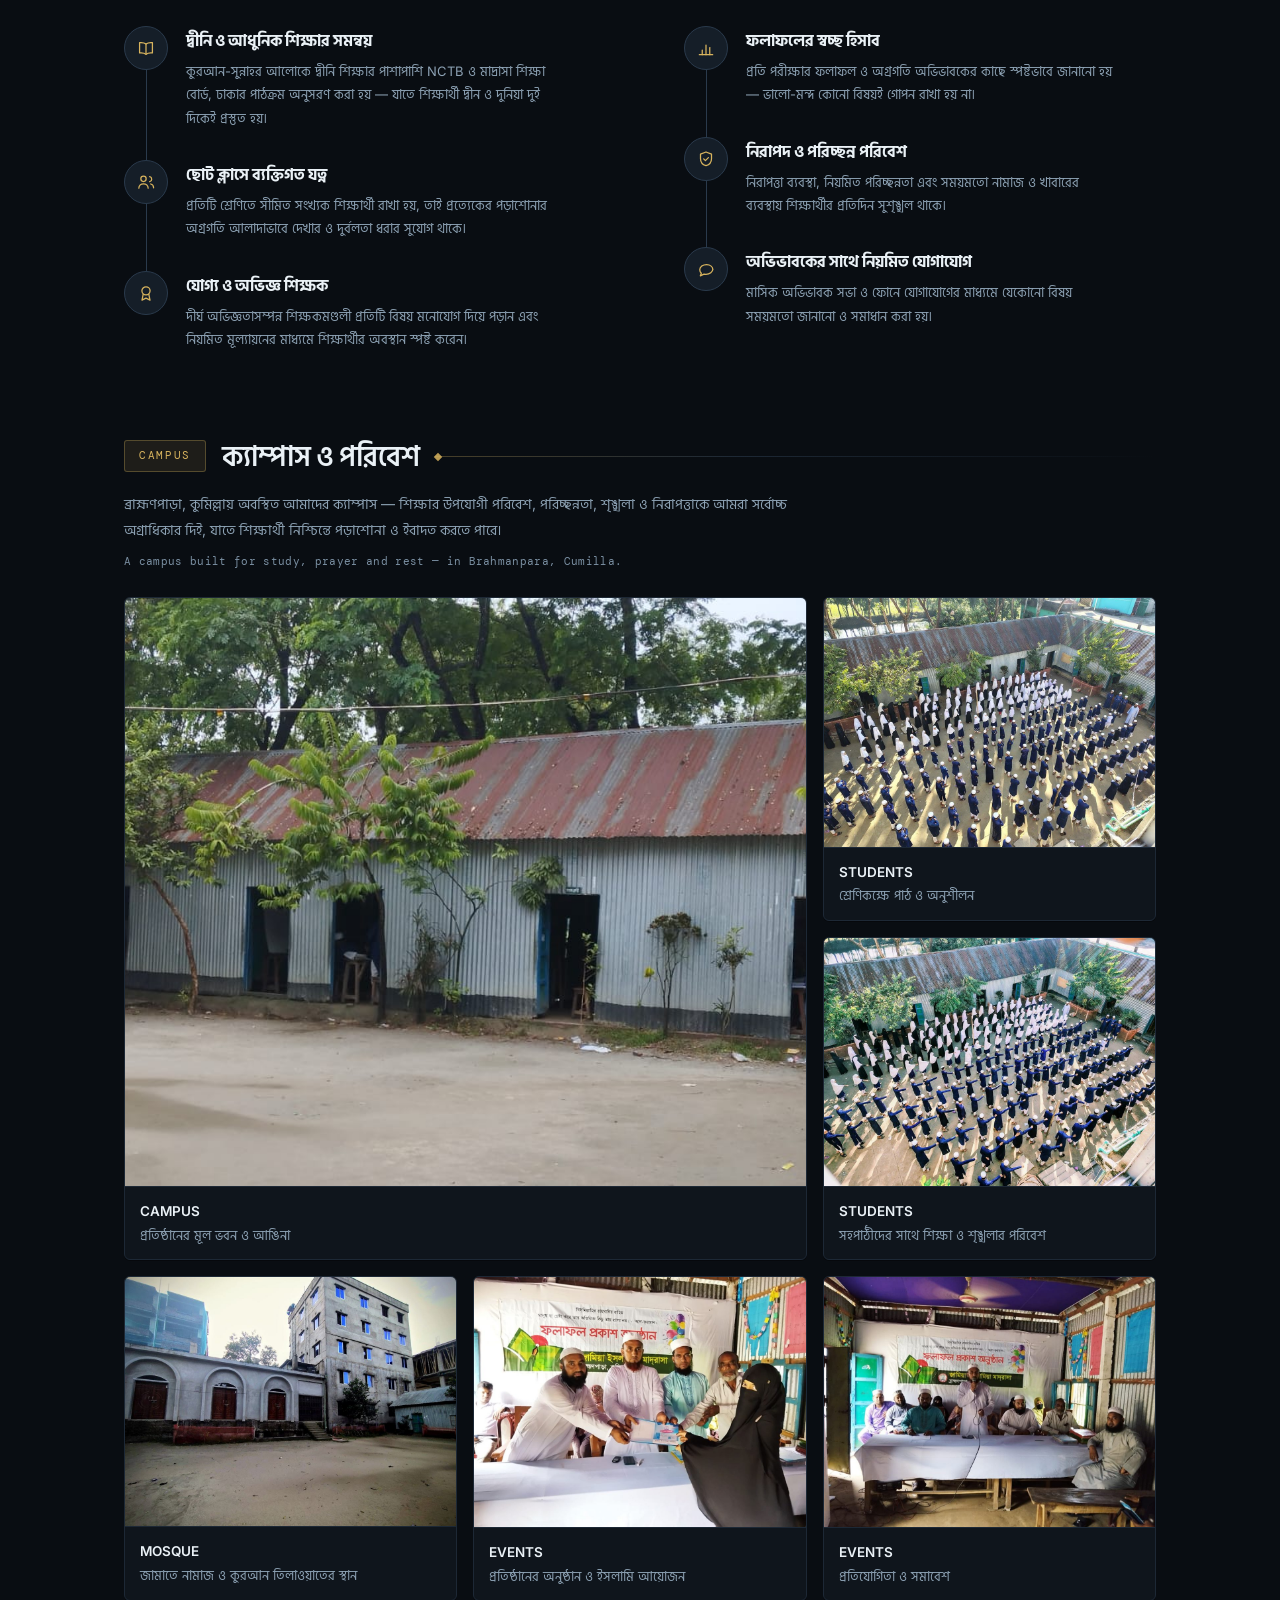
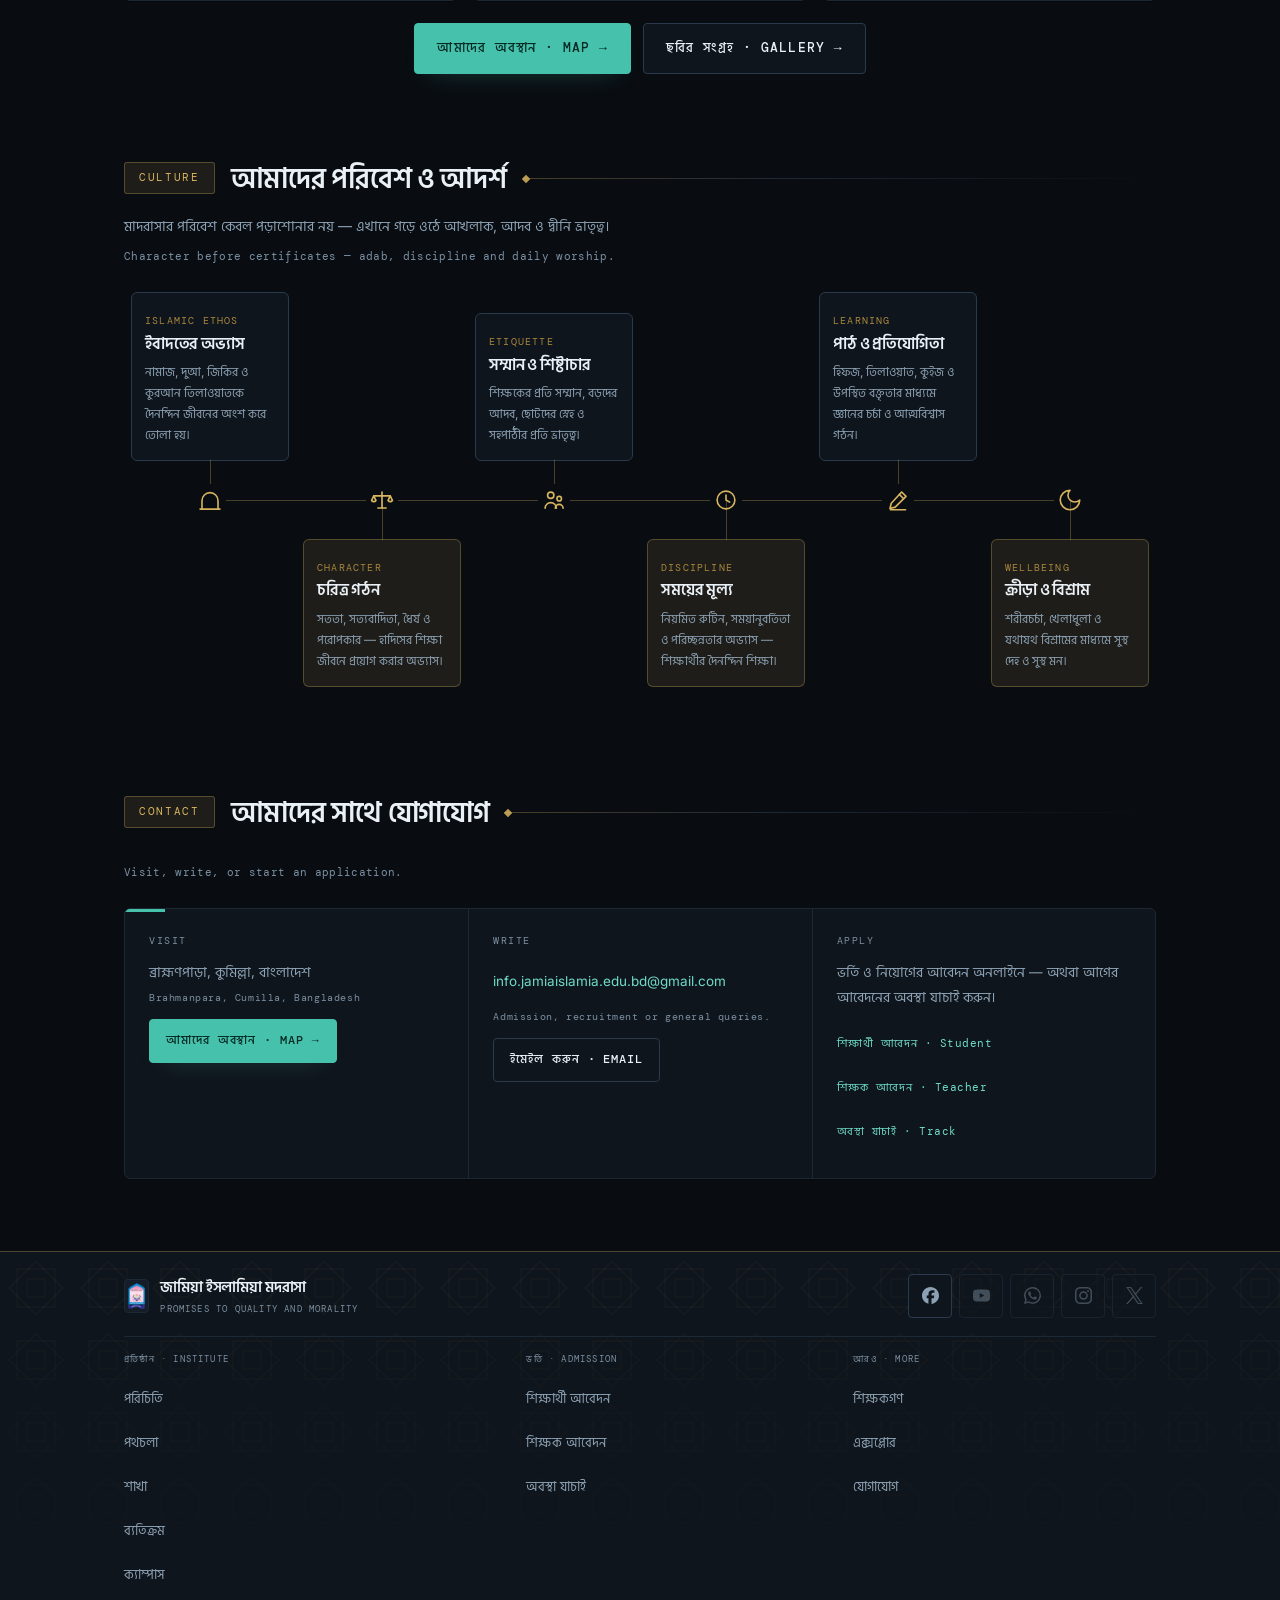
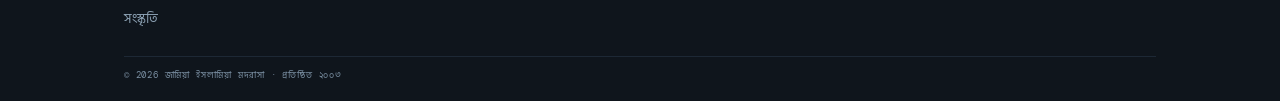
==== commit 4f3a4d9f: "notice: show the deadline in the public bar as a Bangla date (shori: 5 January 2027); version site.j" ====
--- a/index.html
+++ b/index.html
@@ -11,7 +11,7 @@
 <link rel="preconnect" href="https://fonts.gstatic.com" crossorigin>
 <meta name="theme-color" content="#090d12">
 <link href="https://fonts.googleapis.com/css2?family=Amiri:wght@400&family=DM+Mono:wght@400;500&family=Inter+Tight:wght@500;600;700&family=Hind+Siliguri:wght@400;500;600;700&family=Inter:wght@400;500;600;700&display=swap" rel="stylesheet">
-<link rel="stylesheet" href="assets/css/site.css?v=20261029m">
+<link rel="stylesheet" href="assets/css/site.css?v=20261029n">
 <script src="assets/js/prefs.js?v=20261029l"></script>
 </head>
 <body>
@@ -378,10 +378,10 @@
 
 <footer class="site-footer" id="siteFooter"></footer>
 
-<script src="assets/js/site-links.js?v=20261029l"></script>
+<script src="assets/js/site-links.js?v=20261029m"></script>
 <script src="assets/js/social-icons.js?v=20261029l"></script>
-<script src="assets/js/i18n.js?v=20261029l"></script>
-<script src="assets/js/site.js?v=20261029l"></script>
+<script src="assets/js/i18n.js?v=20261029m"></script>
+<script src="assets/js/site.js?v=20261029m"></script>
 <script src="assets/js/history.js?v=20261029l"></script>
 <script src="assets/js/different.js?v=20261029l"></script>
 </body>
--- a/assets/css/site.css
+++ b/assets/css/site.css
@@ -1339,9 +1339,17 @@
 .notice-tag.is-open{color:var(--teal); border-color:var(--teal-edge); background:var(--teal-bg)}
 .notice-tag.is-warn{color:var(--amber); border-color:var(--amber-edge); background:var(--amber-bg)}
 .notice-text{font-size:13.5px; line-height:1.7; color:var(--body); min-width:0}
+/* the deadline the authority chose — always shown when one was set */
+.notice-when{
+  flex:0 0 auto; margin-left:auto; white-space:nowrap;
+  font-family:var(--font-mono); font-size:10px; letter-spacing:.08em; text-transform:uppercase;
+  color:var(--muted); background:var(--surface); border:1px solid var(--border);
+  border-radius:var(--r-tag); padding:3px 8px;
+}
 @media (max-width:560px){
   .notice-bar .notice-row{padding:9px 14px; align-items:flex-start; gap:9px}
   .notice-text{font-size:12.5px}
+  .notice-when{margin-left:0}
 }
 
 /* ── Reduced motion ─────────────────────────────────── */
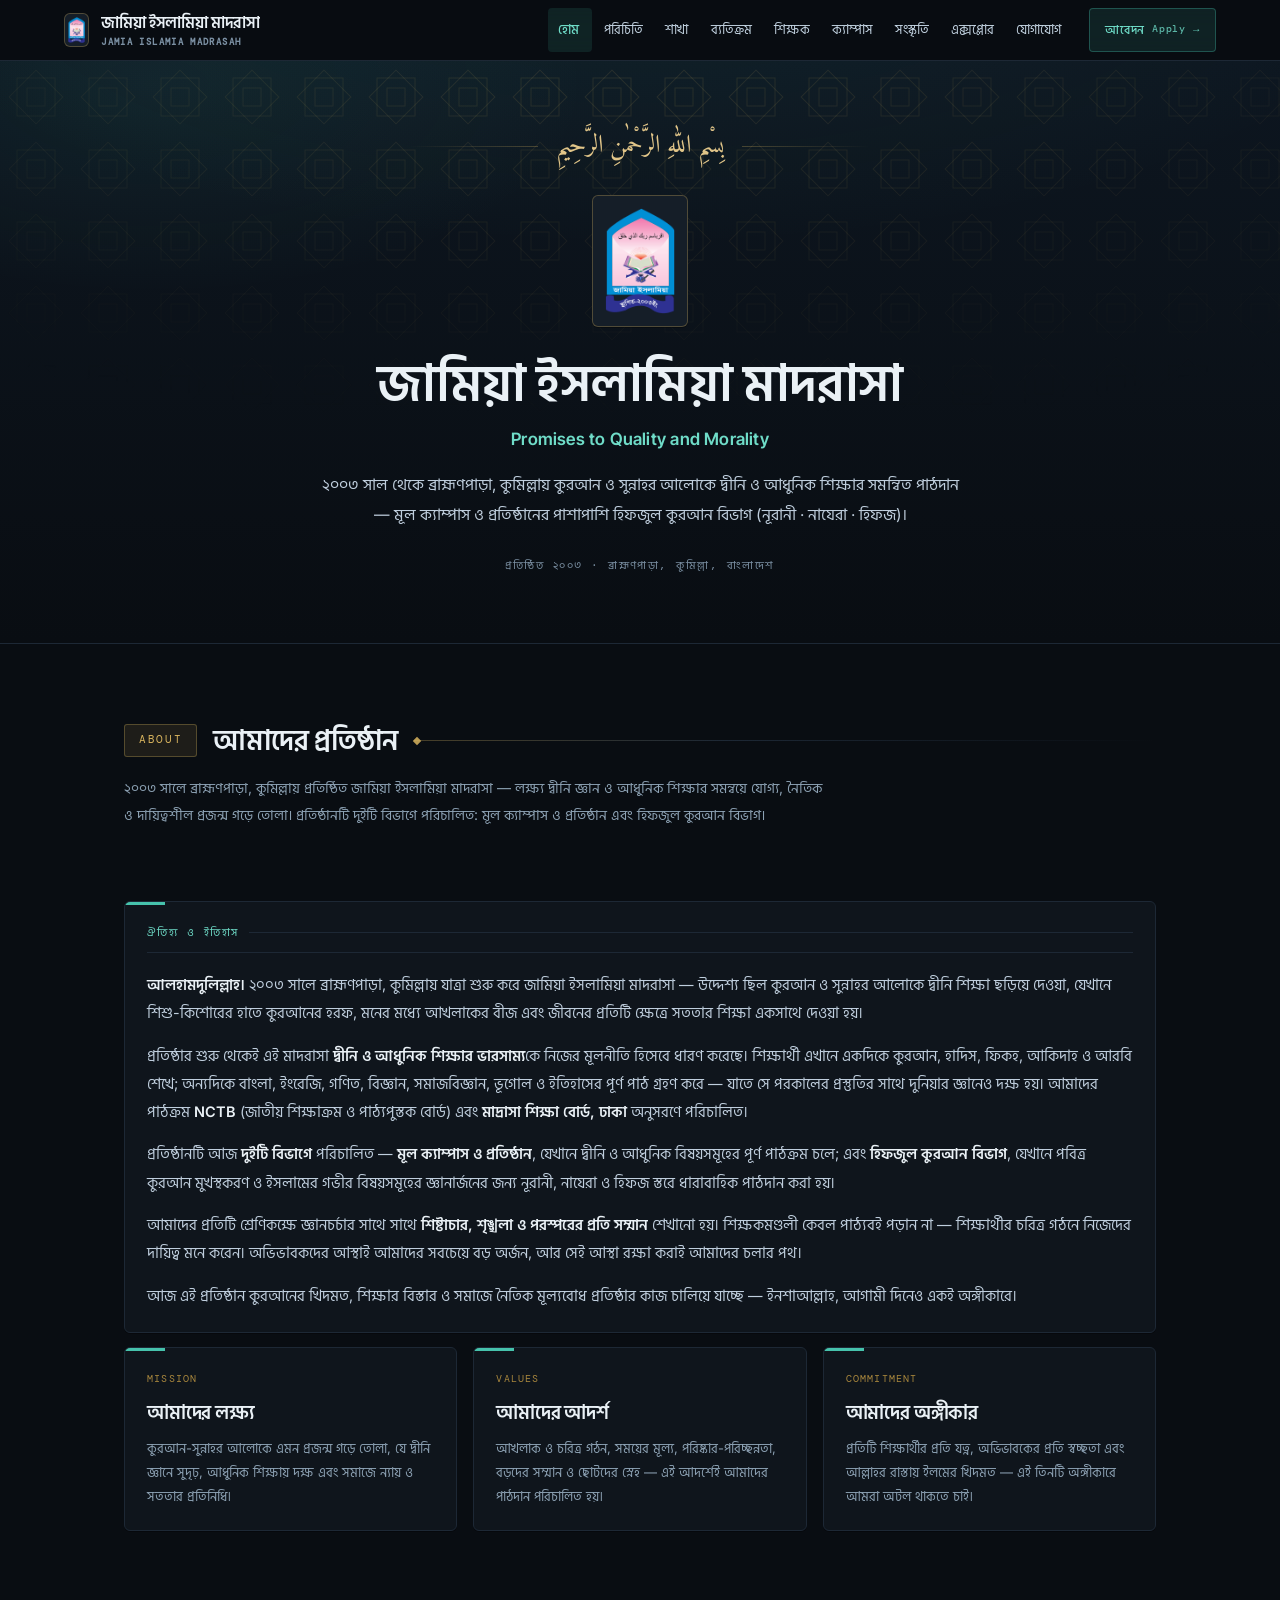
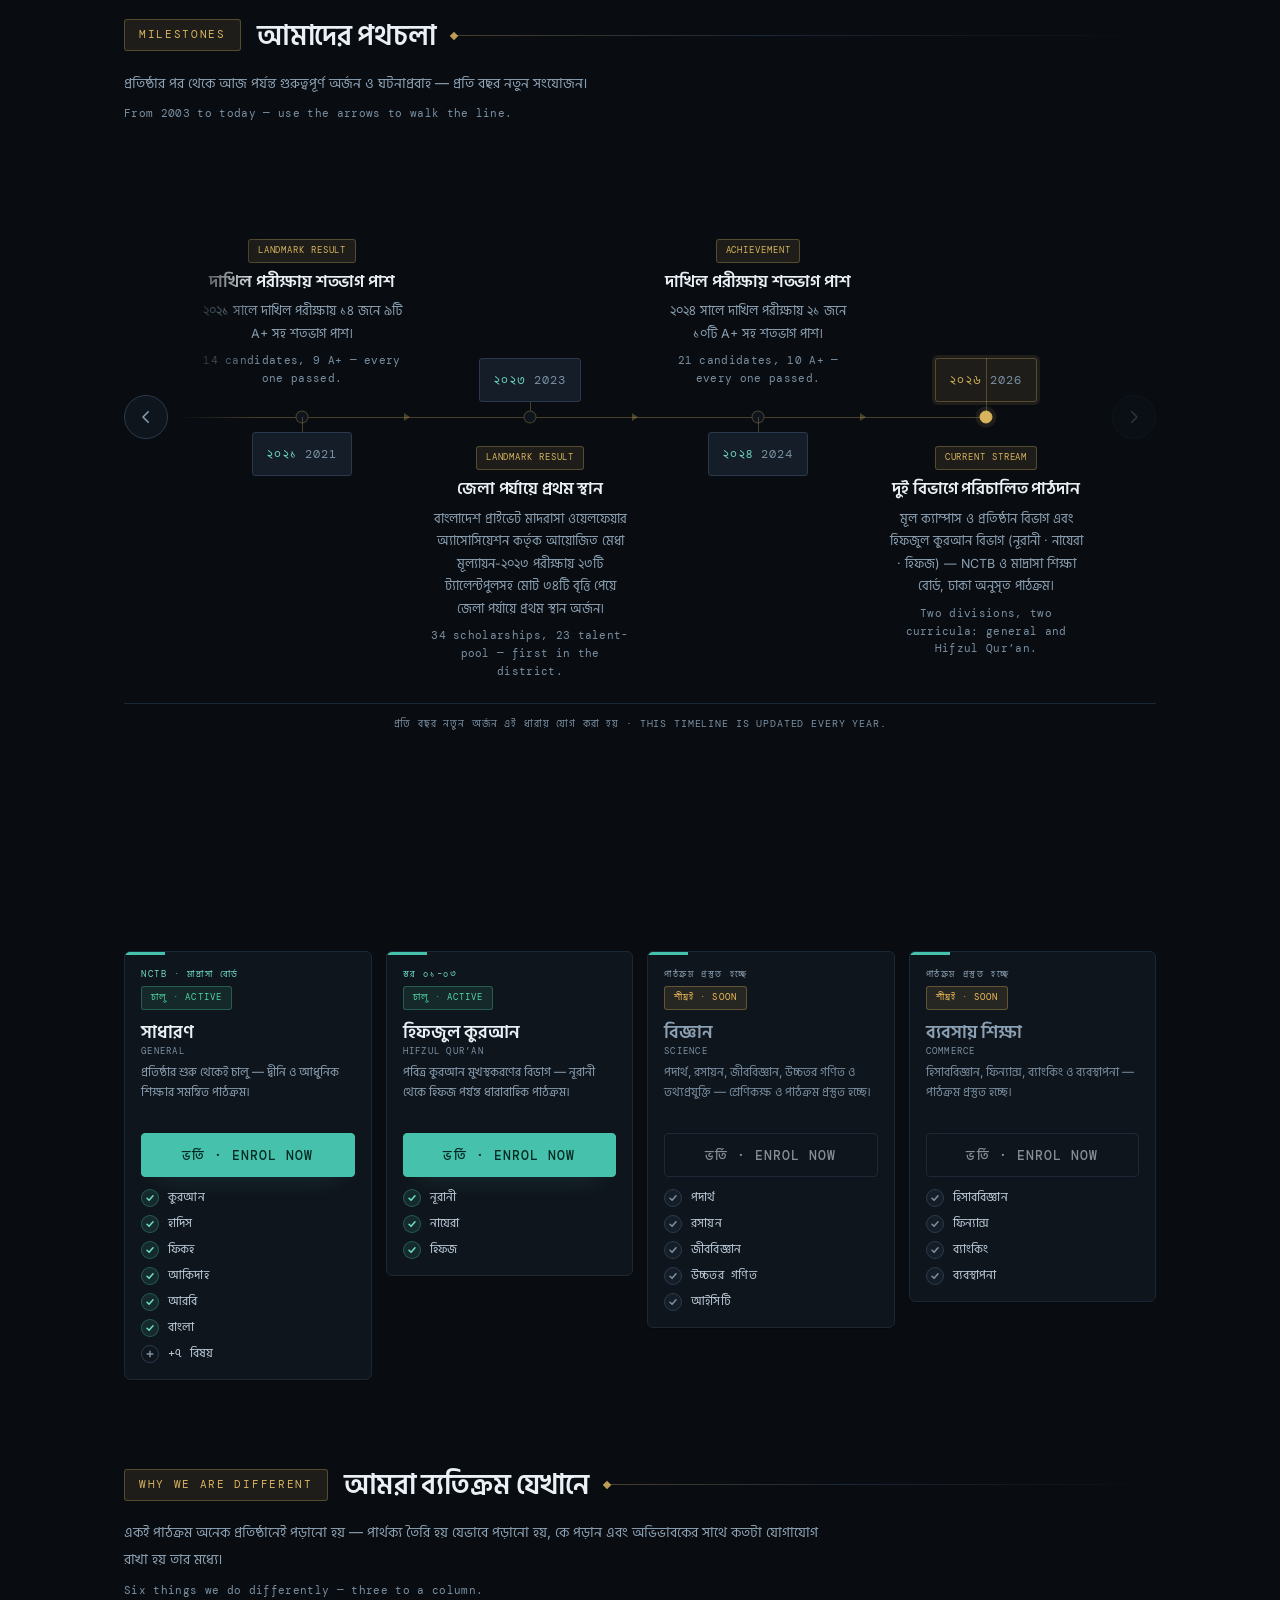
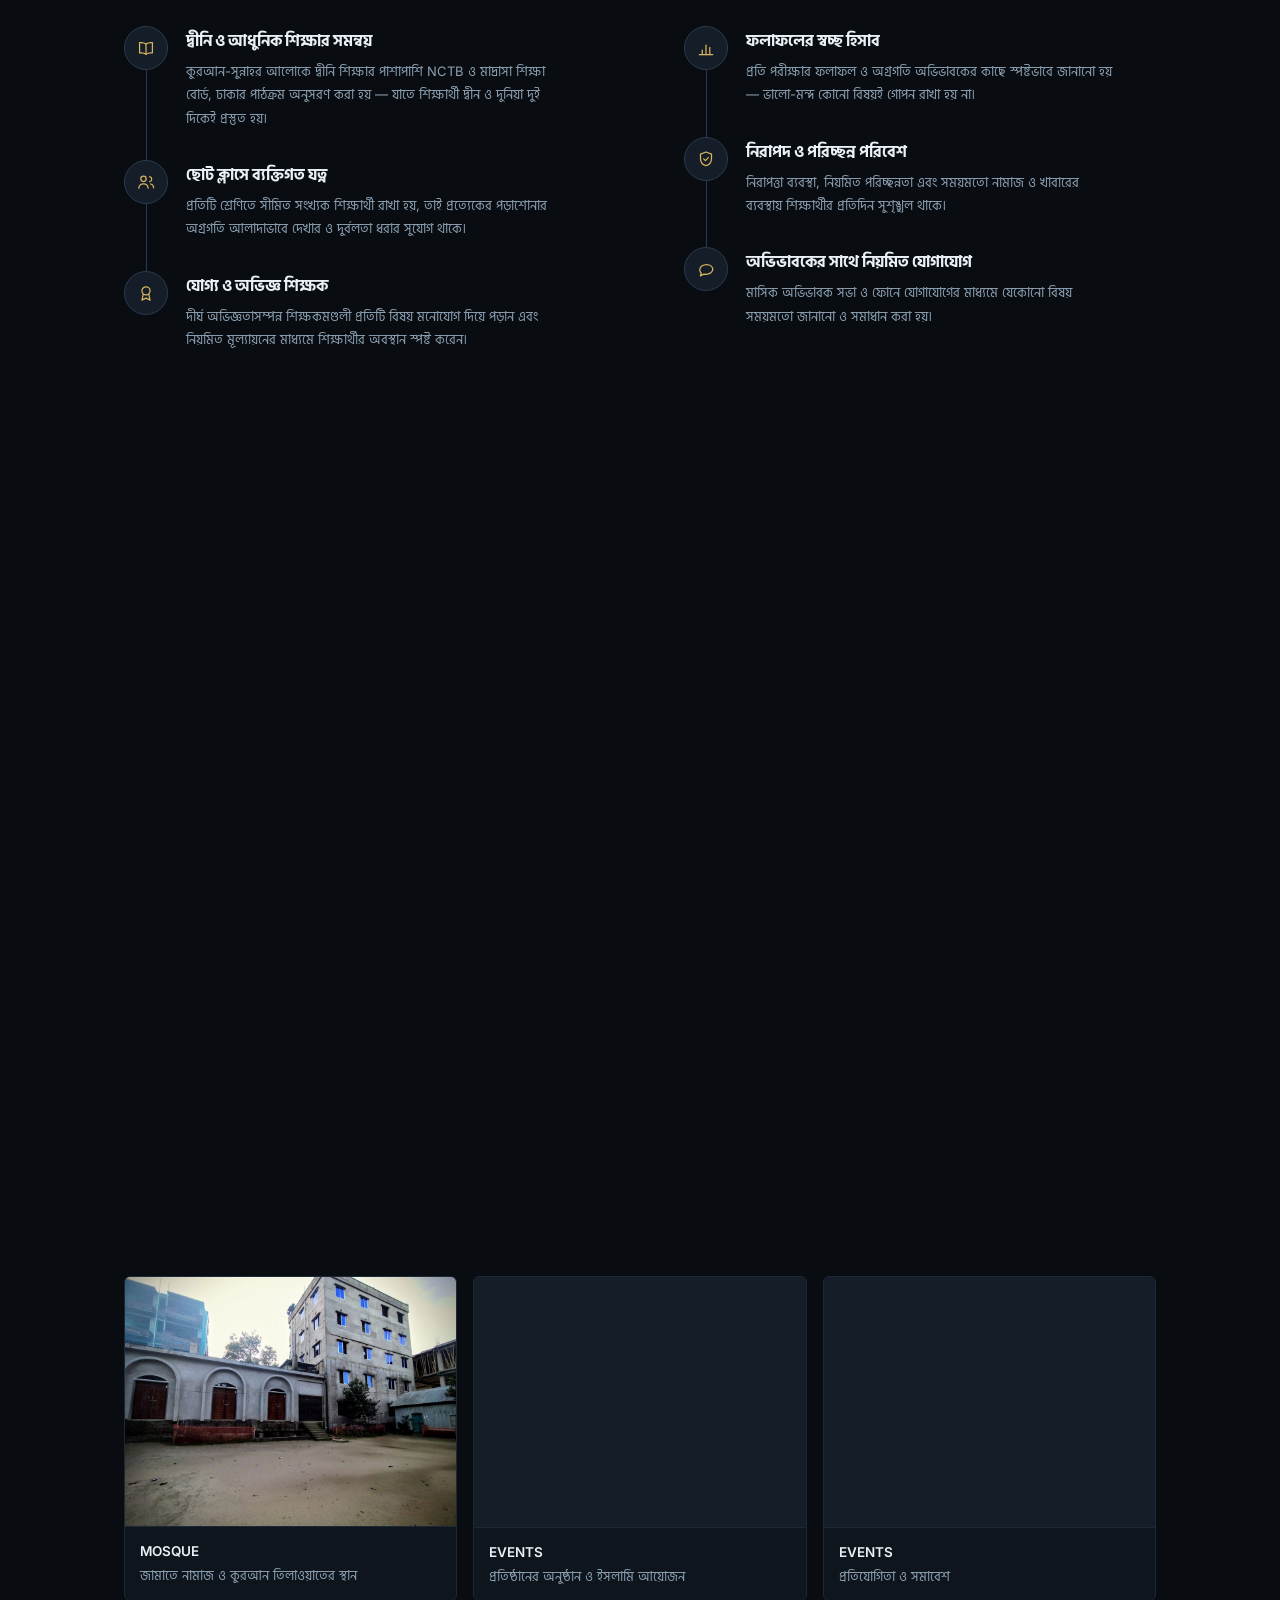
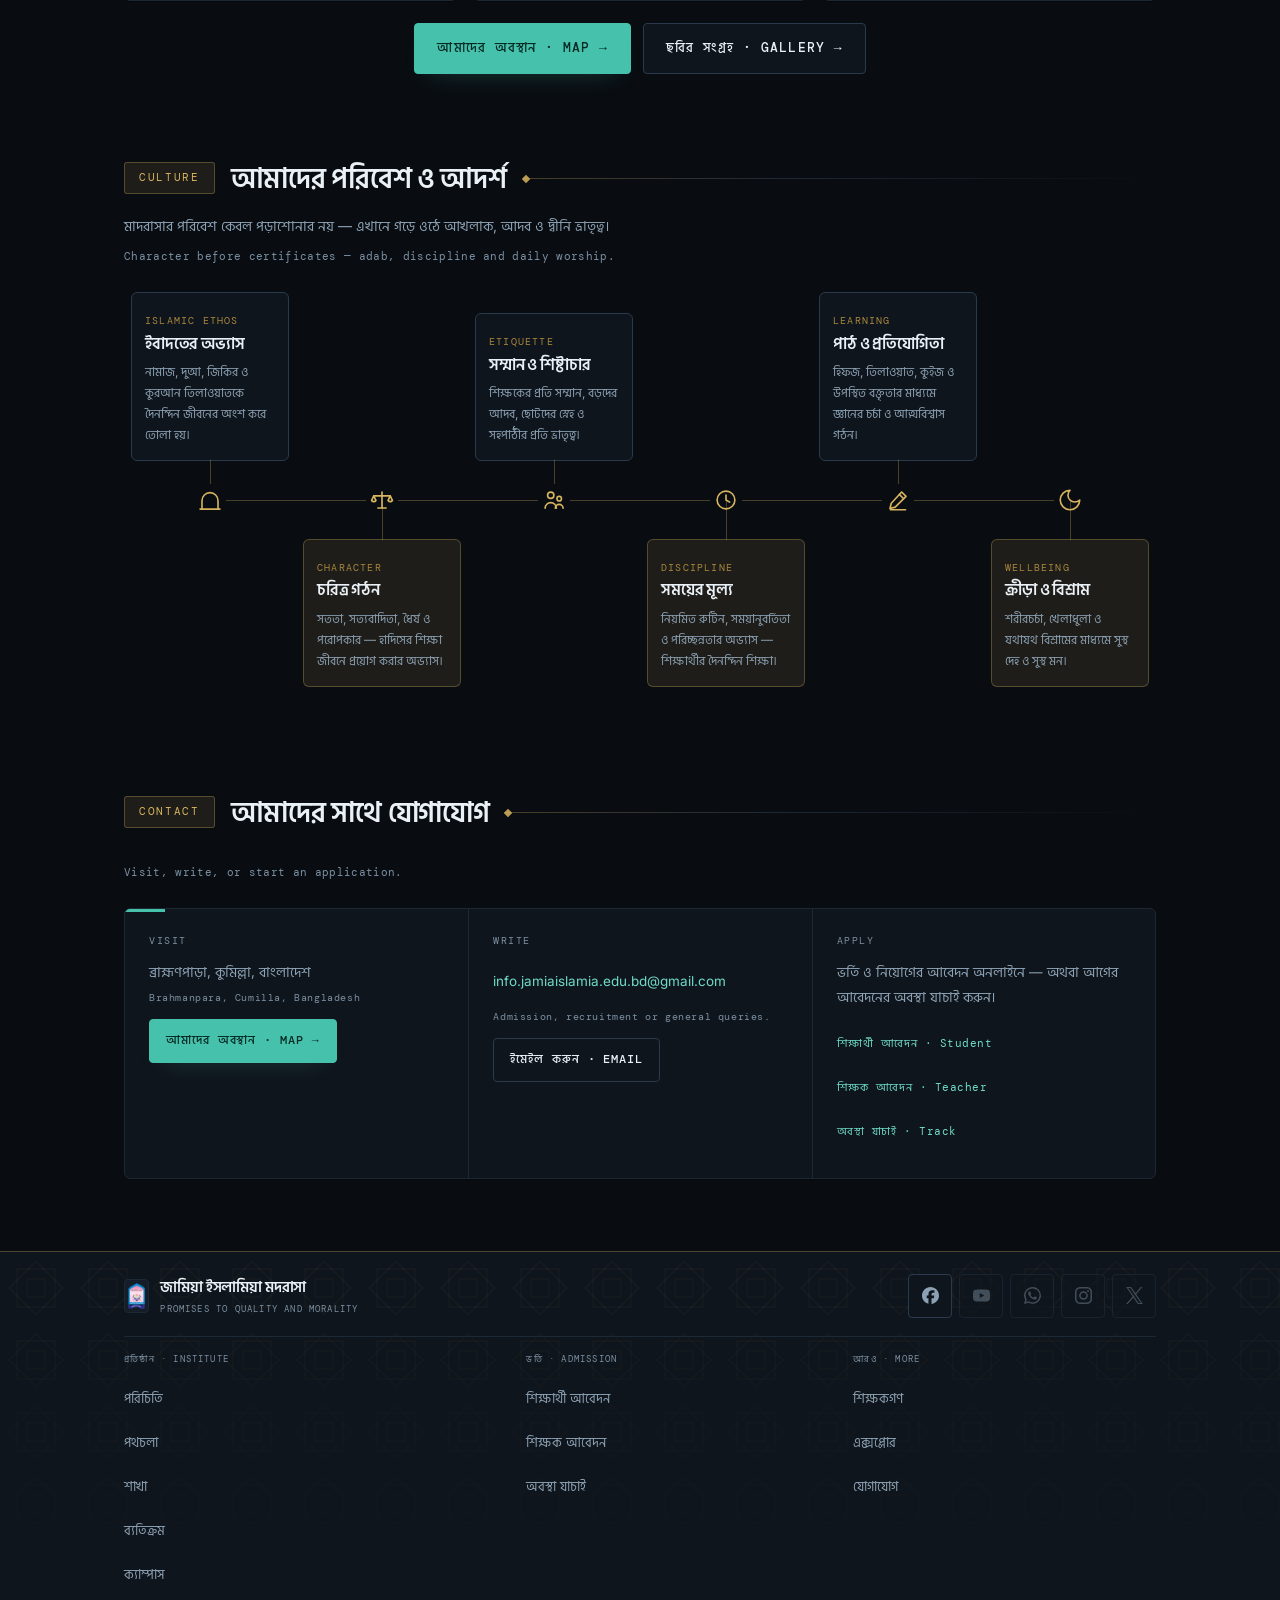
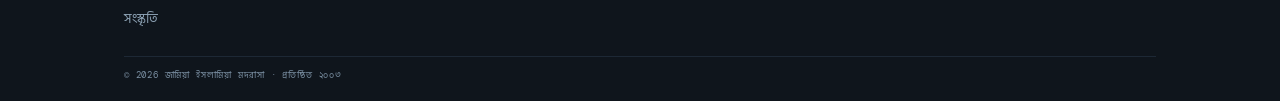
==== commit e0ef272d: "boot: wifi-loader overlay - content loading on a slow link (saveData/2g/3g), preloading (prefetch pa" ====
--- a/index.html
+++ b/index.html
@@ -11,10 +11,32 @@
 <link rel="preconnect" href="https://fonts.gstatic.com" crossorigin>
 <meta name="theme-color" content="#090d12">
 <link href="https://fonts.googleapis.com/css2?family=Amiri:wght@400&family=DM+Mono:wght@400;500&family=Inter+Tight:wght@500;600;700&family=Hind+Siliguri:wght@400;500;600;700&family=Inter:wght@400;500;600;700&display=swap" rel="stylesheet">
-<link rel="stylesheet" href="assets/css/site.css?v=20261029n">
+<link rel="stylesheet" href="assets/css/site.css?v=20261029o">
+<script src="assets/js/loader.js?v=20261029a"></script>
 <script src="assets/js/prefs.js?v=20261029l"></script>
 </head>
-<body>
+<body>
+<!-- ── boot loader — content loading on a slow link, invisible on a fast one ── -->
+<div class="site-loader" id="siteLoader" role="status" aria-live="polite" aria-hidden="true">
+  <div id="wifi-loader">
+    <svg class="circle-outer" viewBox="0 0 86 86">
+      <circle class="back" cx="43" cy="43" r="40"></circle>
+      <circle class="front" cx="43" cy="43" r="40"></circle>
+      <circle class="new" cx="43" cy="43" r="40"></circle>
+    </svg>
+    <svg class="circle-middle" viewBox="0 0 60 60">
+      <circle class="back" cx="30" cy="30" r="27"></circle>
+      <circle class="front" cx="30" cy="30" r="27"></circle>
+    </svg>
+    <svg class="circle-inner" viewBox="0 0 34 34">
+      <circle class="back" cx="17" cy="17" r="14"></circle>
+      <circle class="front" cx="17" cy="17" r="14"></circle>
+    </svg>
+    <div class="text" data-text="কনটেন্ট লোড হচ্ছে…"></div>
+  </div>
+</div>
+<noscript><style>.site-loader{display:none}</style></noscript>
+
 
 <a class="skip-link" href="#main">মূল অংশে যান · Skip to content</a>
 
--- a/assets/css/site.css
+++ b/assets/css/site.css
@@ -1352,6 +1352,139 @@
   .notice-when{margin-left:0}
 }
 
+/* ── BOOT / LOADING ───────────────────────────────────────────────────
+   The "wifi-loader" ring set (Uiverse/mobinkakei) kept exactly as designed,
+   but re-coloured to this site's tokens: teal accent on the hairline greys.
+   It is a *content* loader, not a spinner for its own sake:
+     · slow connection (saveData, or effectiveType 2g/3g/slow-2g, or no hint
+       and the page is still not painted after 700 ms) → it stays up until the
+       document has actually loaded;
+     · normal connection → the overlay never paints; loader.js prefetches the
+       next pages + the JSON data instead.
+   `prefers-reduced-motion` freezes the rings but keeps a static ring visible. */
+.site-loader{
+  position:fixed; inset:0; z-index:1000;
+  display:flex; align-items:center; justify-content:center;
+  background:var(--bg);
+  opacity:0; visibility:hidden;
+  transition:opacity .22s var(--ease), visibility 0s linear .22s;
+}
+.site-loader.is-on{
+  opacity:1; visibility:visible;
+  transition:opacity .22s var(--ease), visibility 0s linear 0s;
+}
+
+#wifi-loader{
+  --background:var(--surface2);
+  --front-color:var(--accent);
+  --back-color:var(--border2);
+  --text-color:var(--muted);
+  width:64px;
+  height:64px;
+  border-radius:50px;
+  position:relative;
+  display:flex;
+  justify-content:center;
+  align-items:center;
+}
+
+#wifi-loader svg{
+  position:absolute;
+  display:flex;
+  justify-content:center;
+  align-items:center;
+}
+
+#wifi-loader svg circle{
+  position:absolute;
+  fill:none;
+  stroke-width:6px;
+  stroke-linecap:round;
+  stroke-linejoin:round;
+  transform:rotate(-100deg);
+  transform-origin:center;
+}
+
+#wifi-loader svg circle.back{stroke:var(--back-color)}
+#wifi-loader svg circle.front{stroke:var(--front-color)}
+
+#wifi-loader svg.circle-outer{height:86px; width:86px}
+#wifi-loader svg.circle-outer circle{stroke-dasharray:62.75 188.25}
+#wifi-loader svg.circle-outer circle.back{animation:circle-outer135 1.8s ease infinite .3s}
+#wifi-loader svg.circle-outer circle.front{animation:circle-outer135 1.8s ease infinite .15s}
+
+#wifi-loader svg.circle-middle{height:60px; width:60px}
+#wifi-loader svg.circle-middle circle{stroke-dasharray:42.5 127.5}
+#wifi-loader svg.circle-middle circle.back{animation:circle-middle6123 1.8s ease infinite .25s}
+#wifi-loader svg.circle-middle circle.front{animation:circle-middle6123 1.8s ease infinite .1s}
+
+#wifi-loader svg.circle-inner{height:34px; width:34px}
+#wifi-loader svg.circle-inner circle{stroke-dasharray:22 66}
+#wifi-loader svg.circle-inner circle.back{animation:circle-inner162 1.8s ease infinite .2s}
+#wifi-loader svg.circle-inner circle.front{animation:circle-inner162 1.8s ease infinite .05s}
+
+#wifi-loader .text{
+  position:absolute;
+  bottom:-42px;
+  display:flex;
+  justify-content:center;
+  align-items:center;
+  white-space:nowrap;
+  text-transform:lowercase;
+  font-family:var(--font-mono);
+  font-size:12px;
+  letter-spacing:.14em;
+  color:var(--text-color);
+}
+#wifi-loader .text::before,
+#wifi-loader .text::after{content:attr(data-text)}
+#wifi-loader .text::before{color:var(--text-color)}
+#wifi-loader .text::after{
+  color:var(--front-color);
+  animation:text-animation76 3.6s ease infinite;
+  position:absolute;
+  left:0;
+}
+
+@keyframes circle-outer135{
+  0%{stroke-dashoffset:25}
+  25%{stroke-dashoffset:0}
+  65%{stroke-dashoffset:301}
+  80%{stroke-dashoffset:276}
+  100%{stroke-dashoffset:276}
+}
+
+@keyframes circle-middle6123{
+  0%{stroke-dashoffset:17}
+  25%{stroke-dashoffset:0}
+  65%{stroke-dashoffset:204}
+  80%{stroke-dashoffset:187}
+  100%{stroke-dashoffset:187}
+}
+
+@keyframes circle-inner162{
+  0%{stroke-dashoffset:9}
+  25%{stroke-dashoffset:0}
+  65%{stroke-dashoffset:106}
+  80%{stroke-dashoffset:97}
+  100%{stroke-dashoffset:97}
+}
+
+@keyframes text-animation76{
+  0%{clip-path:inset(0 100% 0 0)}
+  50%{clip-path:inset(0)}
+  100%{clip-path:inset(0 0 0 100%)}
+}
+
+/* a slow connection should read as "working", never as a frozen page */
+.site-loader .text{text-transform:none}
+
+@media (prefers-reduced-motion:reduce){
+  #wifi-loader svg circle.front,
+  #wifi-loader svg circle.back{animation:none; stroke-dashoffset:0}
+  #wifi-loader .text::after{animation:none}
+}
+
 /* ── Reduced motion ─────────────────────────────────── */
 @media (prefers-reduced-motion:reduce){
   html{scroll-behavior:auto}
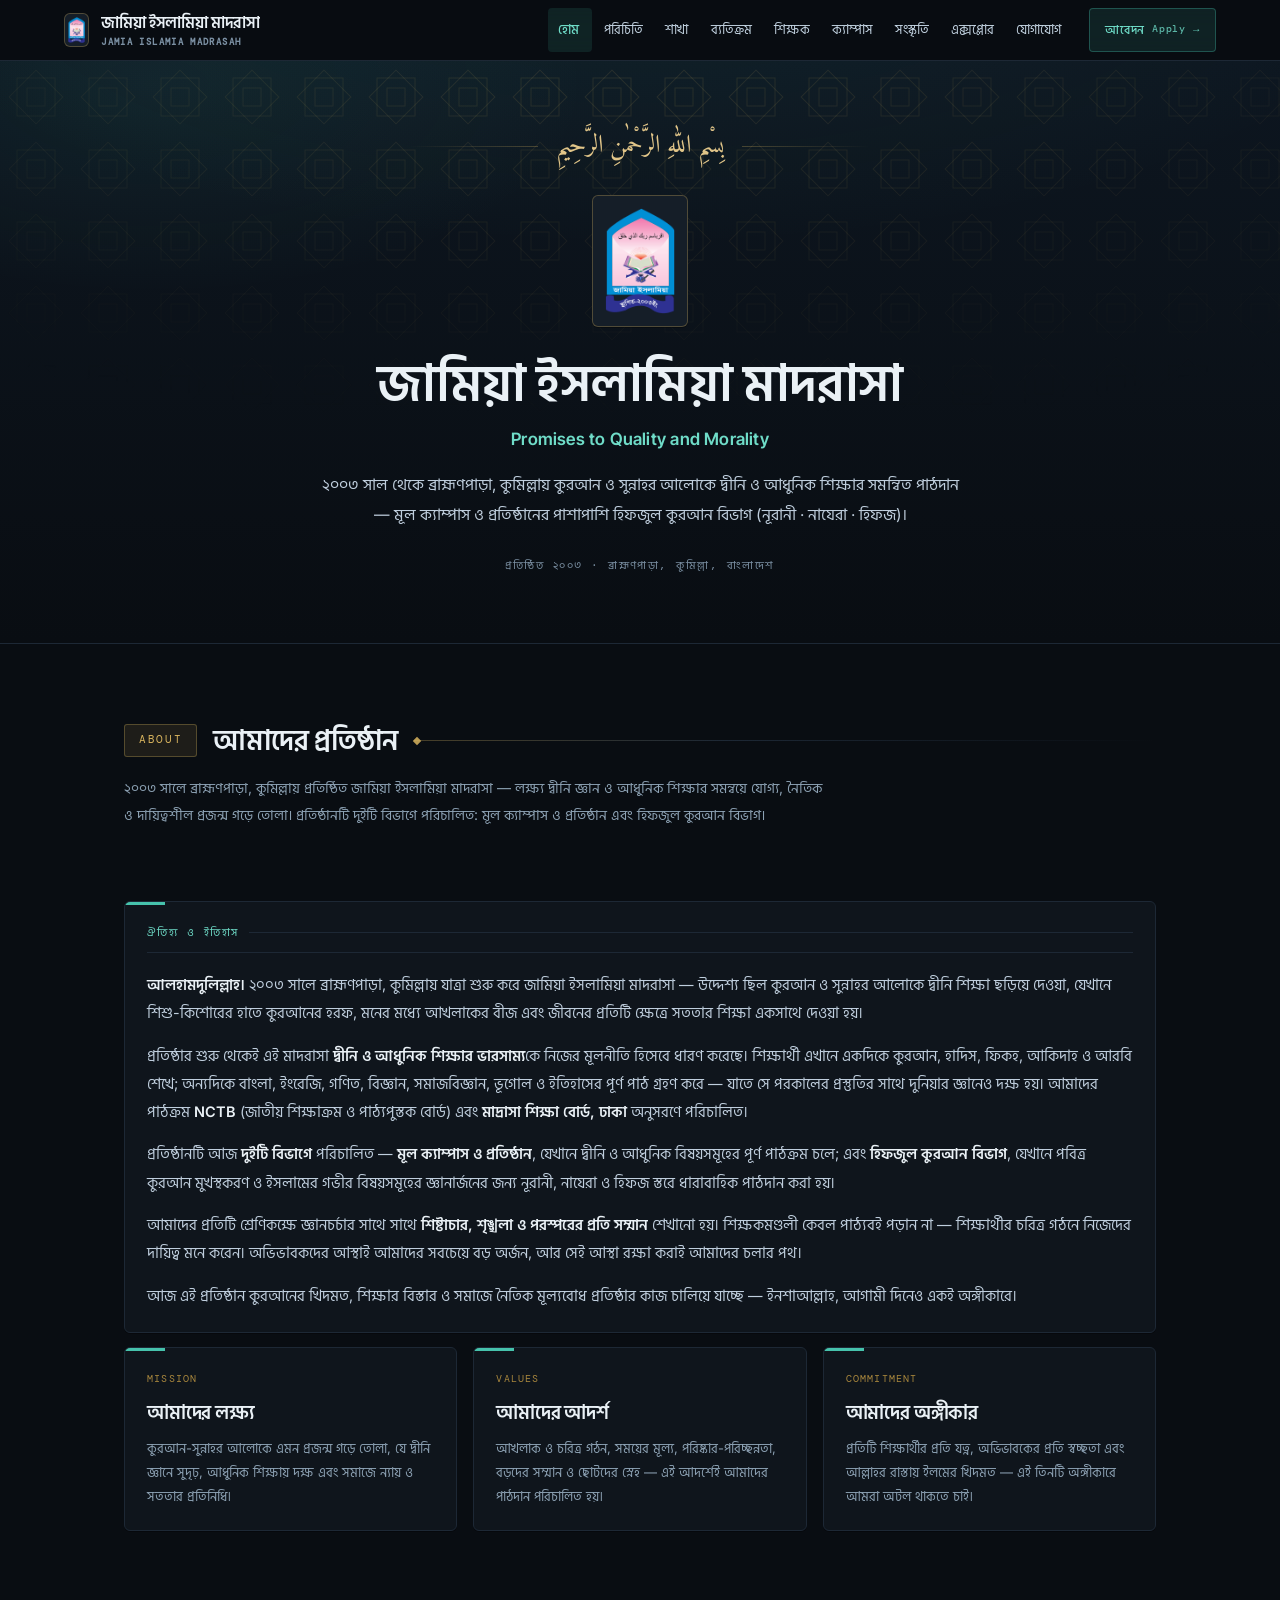
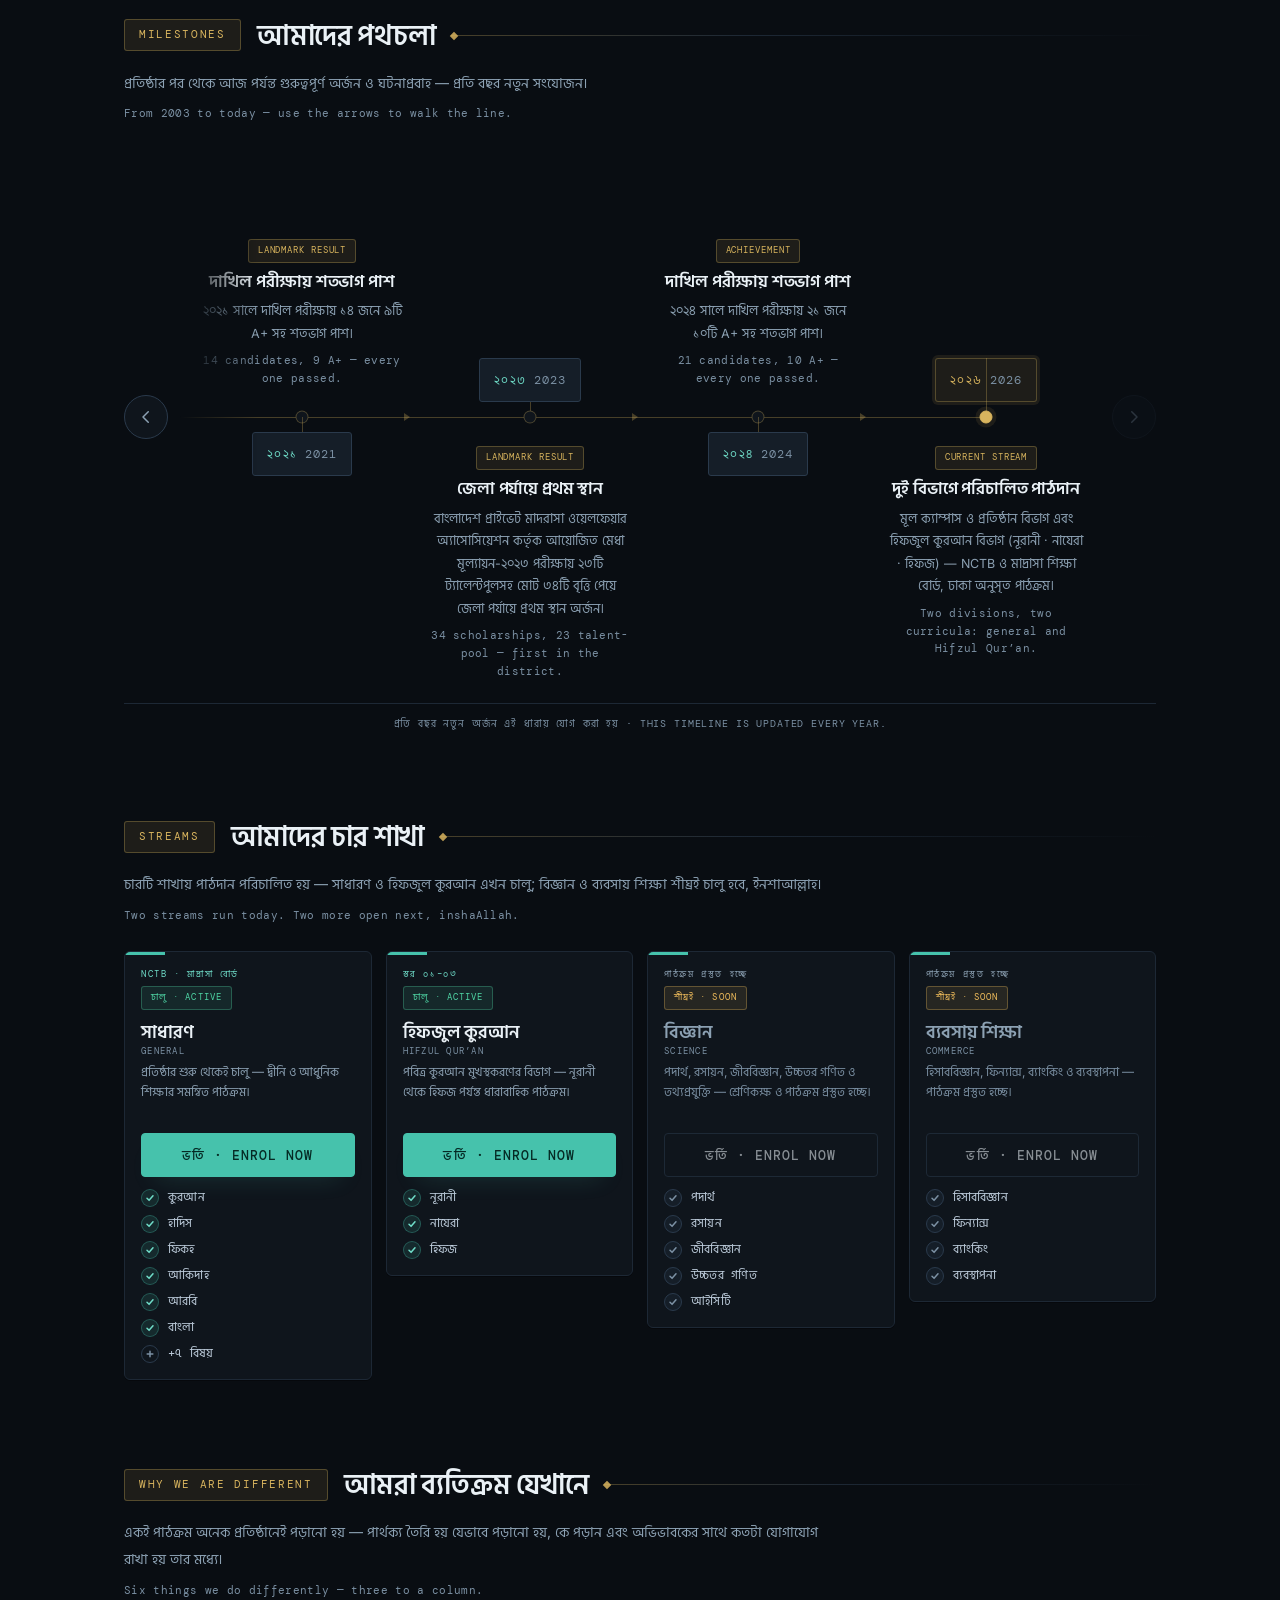
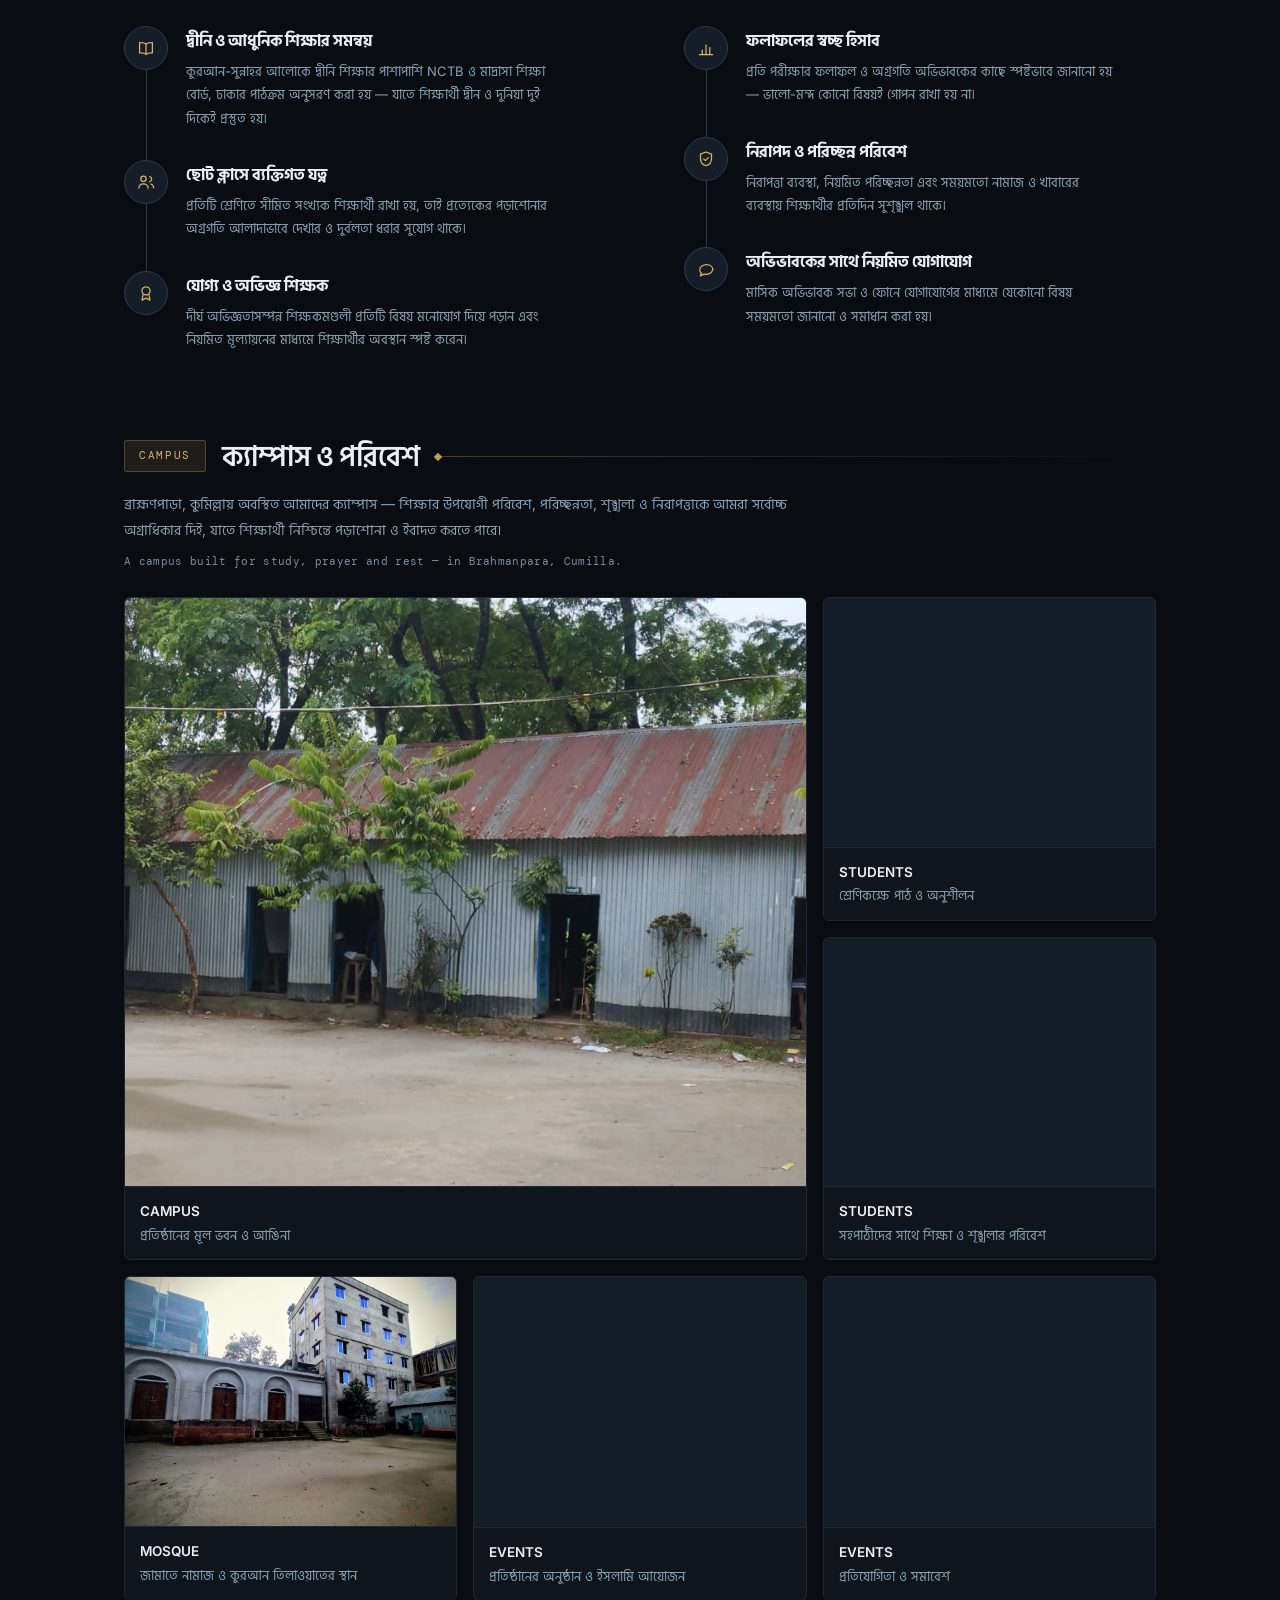
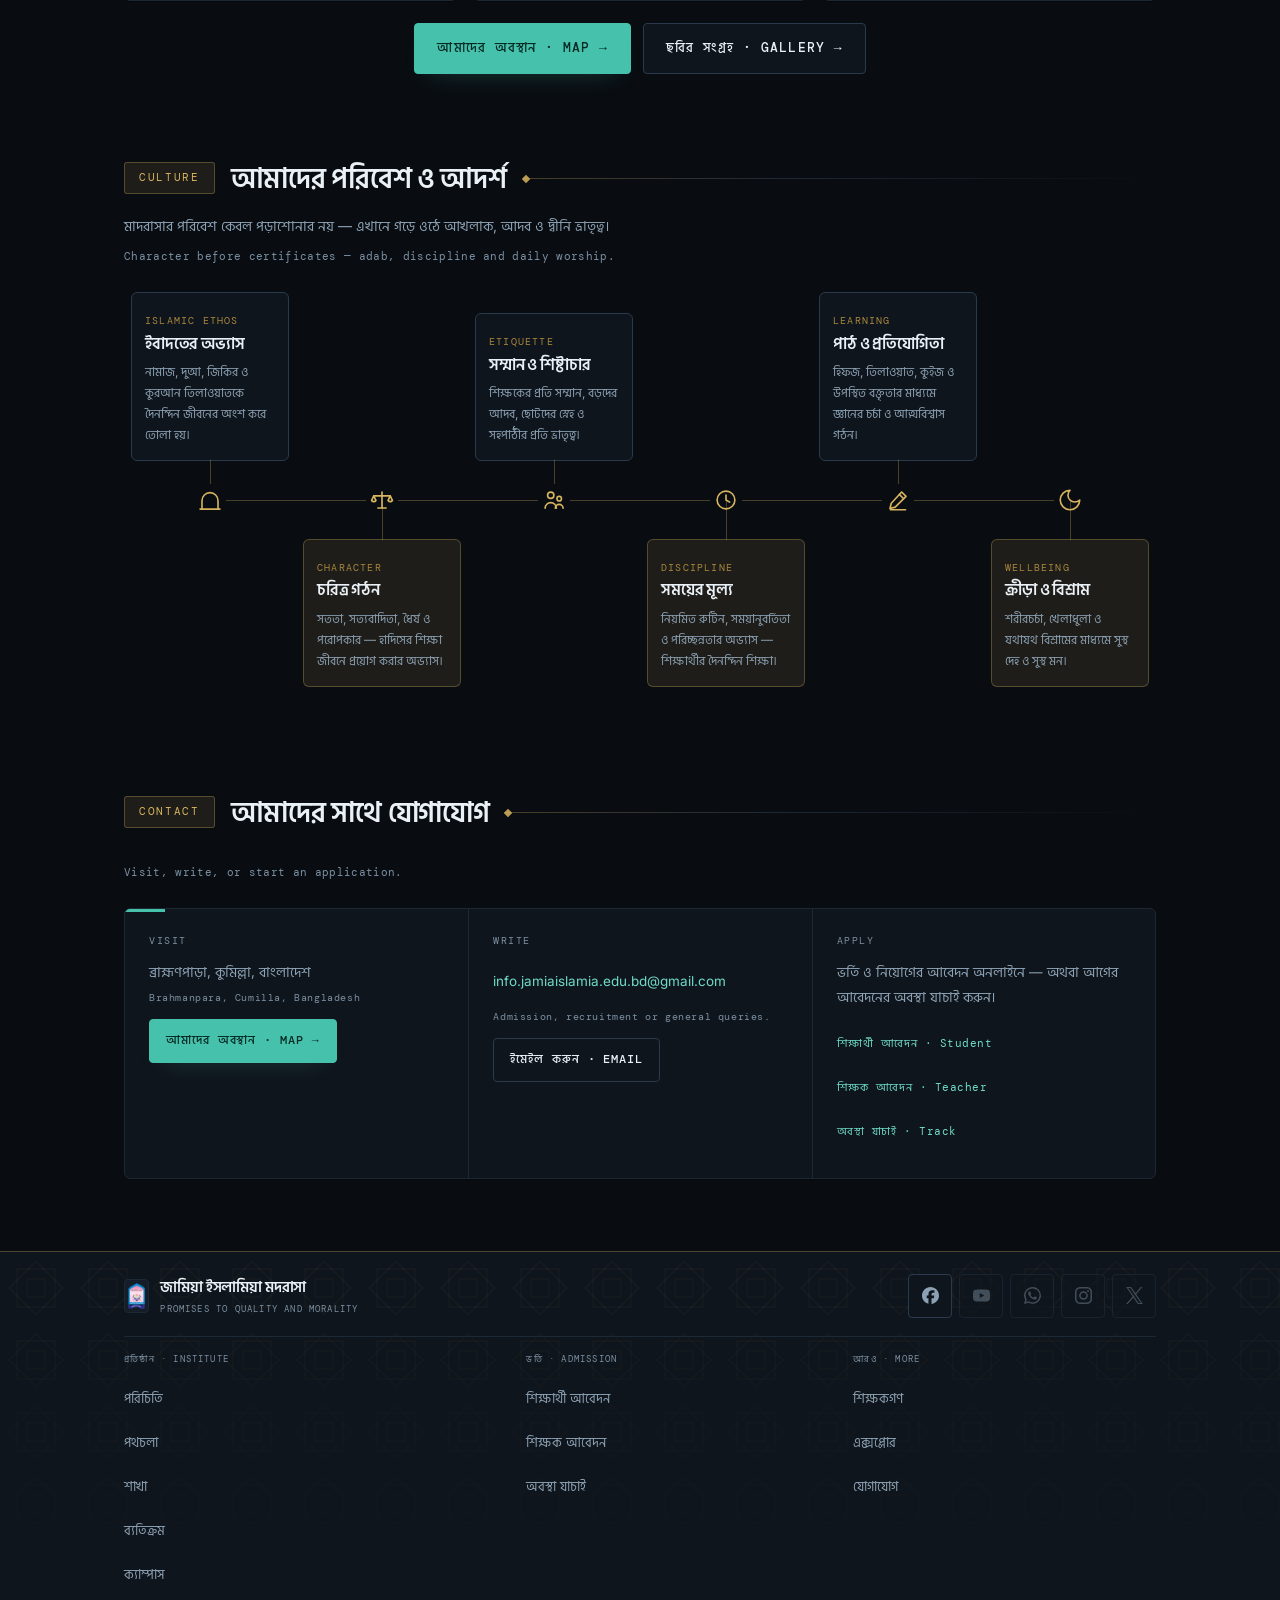
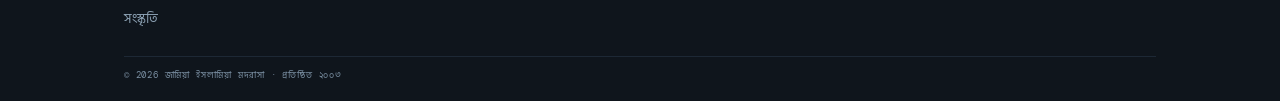
==== commit 07e01a02: "notice: the deadline carries a TIME - expiresAt may now be YYYY-MM-DDTHH:MM on /notice/ (date + opti" ====
--- a/index.html
+++ b/index.html
@@ -11,9 +11,9 @@
 <link rel="preconnect" href="https://fonts.gstatic.com" crossorigin>
 <meta name="theme-color" content="#090d12">
 <link href="https://fonts.googleapis.com/css2?family=Amiri:wght@400&family=DM+Mono:wght@400;500&family=Inter+Tight:wght@500;600;700&family=Hind+Siliguri:wght@400;500;600;700&family=Inter:wght@400;500;600;700&display=swap" rel="stylesheet">
-<link rel="stylesheet" href="assets/css/site.css?v=20261029o">
-<script src="assets/js/loader.js?v=20261029a"></script>
-<script src="assets/js/prefs.js?v=20261029l"></script>
+<link rel="stylesheet" href="assets/css/site.css?v=20261029p">
+<script src="assets/js/loader.js?v=20261029p"></script>
+<script src="assets/js/prefs.js?v=20261029p"></script>
 </head>
 <body>
 <!-- ── boot loader — content loading on a slow link, invisible on a fast one ── -->
@@ -400,11 +400,11 @@
 
 <footer class="site-footer" id="siteFooter"></footer>
 
-<script src="assets/js/site-links.js?v=20261029m"></script>
-<script src="assets/js/social-icons.js?v=20261029l"></script>
-<script src="assets/js/i18n.js?v=20261029m"></script>
-<script src="assets/js/site.js?v=20261029m"></script>
-<script src="assets/js/history.js?v=20261029l"></script>
-<script src="assets/js/different.js?v=20261029l"></script>
+<script src="assets/js/site-links.js?v=20261029p"></script>
+<script src="assets/js/social-icons.js?v=20261029p"></script>
+<script src="assets/js/i18n.js?v=20261029p"></script>
+<script src="assets/js/site.js?v=20261029p"></script>
+<script src="assets/js/history.js?v=20261029p"></script>
+<script src="assets/js/different.js?v=20261029p"></script>
 </body>
 </html>
